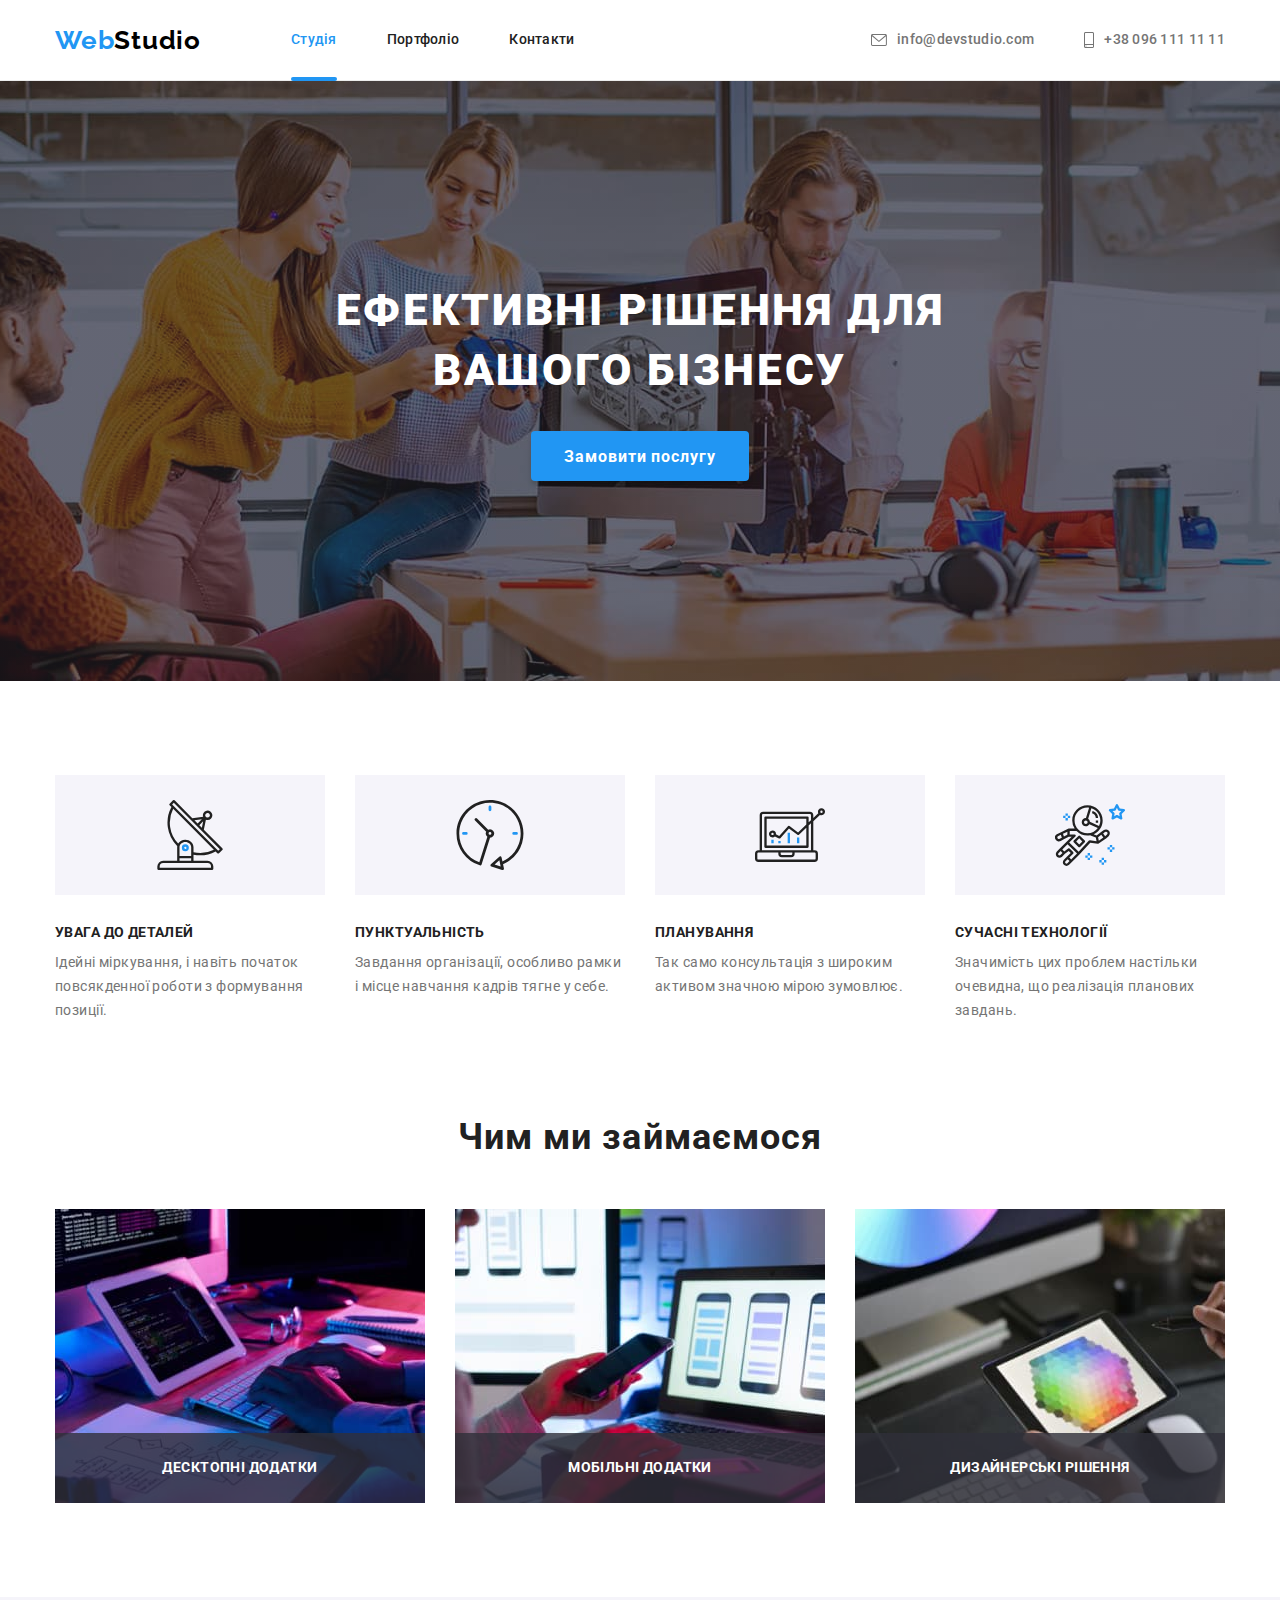
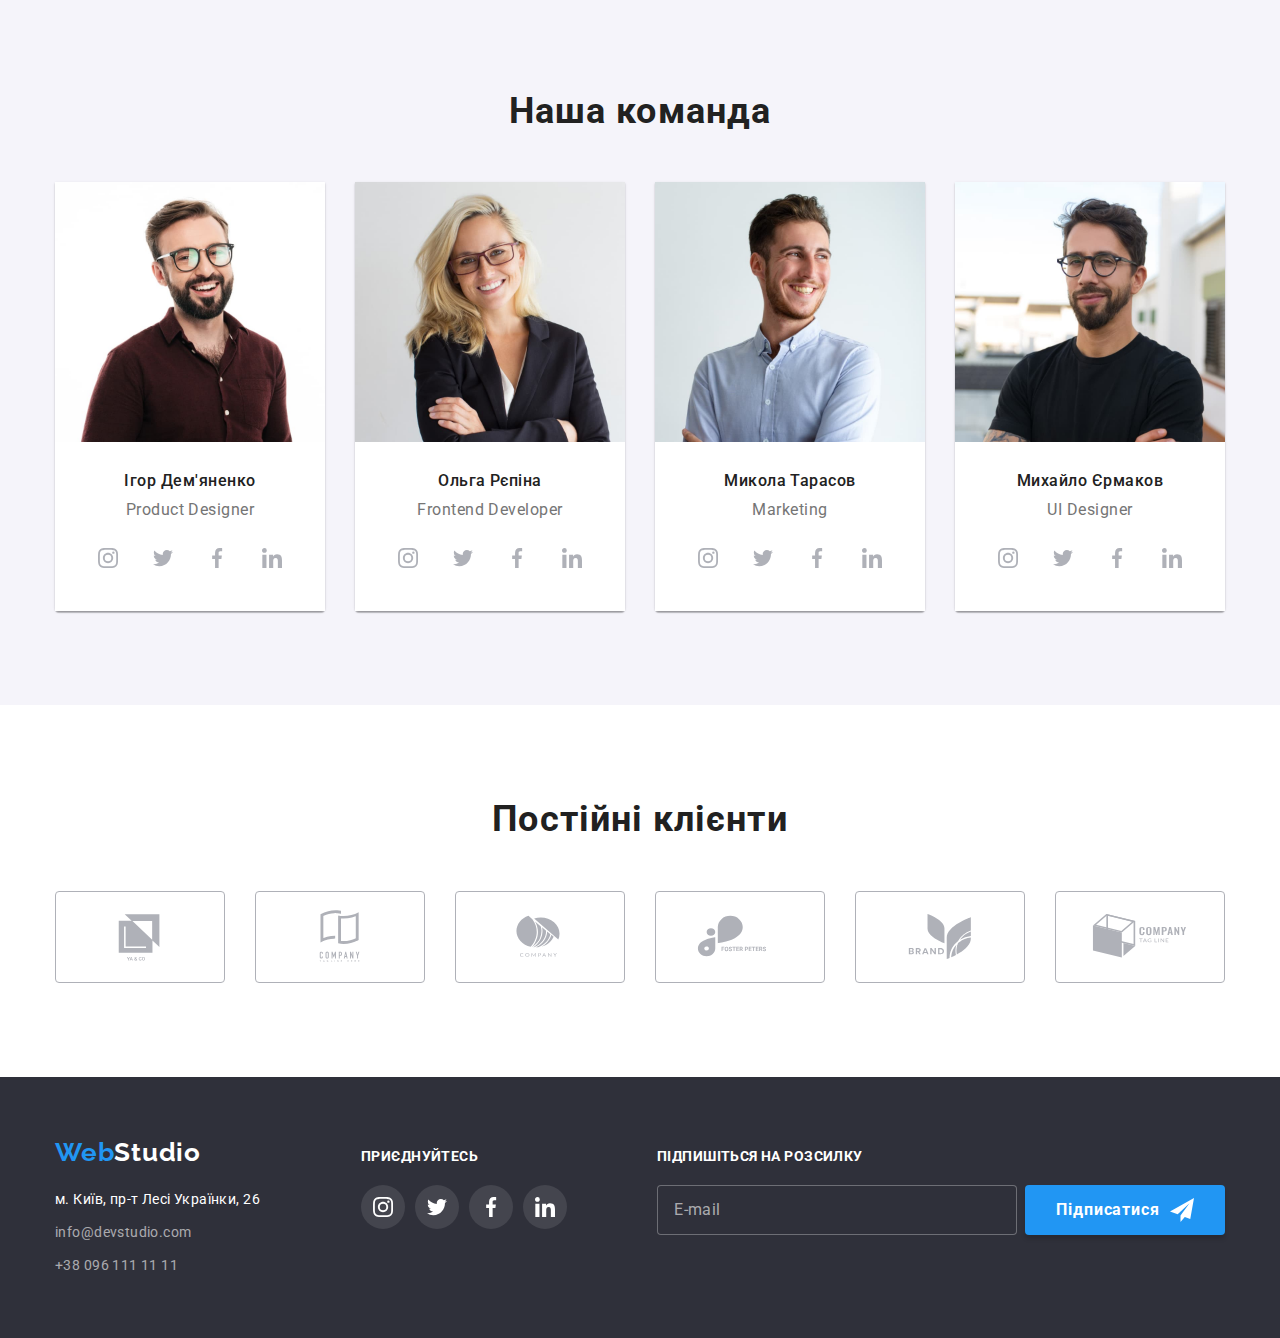
==== index.html @ 919ce1b7 "Initial commit" ====
<!DOCTYPE html>
<html lang="uk">

<head>
  <meta charset="UTF-8">
  <meta http-equiv="X-UA-Compatible" content="IE=edge">
  <meta name="viewport" content="width=device-width, initial-scale=1.0">
  <title>WebStudio</title>
  <link rel="preconnect" href="https://fonts.googleapis.com">
  <link rel="preconnect" href="https://fonts.gstatic.com" crossorigin>
  <link href="https://fonts.googleapis.com/css2?family=Raleway:wght@700&family=Roboto:wght@400;500;700;900&display=swap"
    rel="stylesheet">
  <link rel="stylesheet" href="./css/main.min.css">
</head>

<body>
  <header class="header">
    <div class="header__container container">
      <nav class="header-nav">
        <a href="./index.html" class="logo">
          <span lang="en" class="logo__first-letter">Web</span><span lang="en" class="logo__second-letter">Studio</span>
        </a>
        <ul class="site-nav">
          <li><a href="./index.html" class="site-nav__link site-nav__link--current">Студія</a></li>
          <li><a href="./portfolio.html" class="site-nav__link">Портфоліо</a></li>
          <li><a href="" class="site-nav__link">Контакти</a></li>
        </ul>
      </nav>
      <ul class="header-contacts">
        <li>
          <a class="header-contacts__mail" href="mailto:info@devstudio.com"><svg class="header-contacts__icon-mail"
              width="16" height="12">
              <use href="./images/icons.svg#icon-mail"></use>
            </svg>
            info@devstudio.com</a>
        </li>
        <li>
          <a class="header-contacts__phone" href="tel:+380961111111">
            <svg class="header-contacts__icon-phone" width="10" height="16">
              <use href="./images/icons.svg#icon-smartphone"></use>
            </svg>
            +38 096 111 11 11</a>
        </li>
      </ul>
    </div>
  </header>

  <main>
    <section class="solutions">
      <div class="solutions__container container">
        <h1 class="solutions__title">Ефективні рішення для вашого бізнесу</h1>
        <button type="button" class="button button--solutions" aria-label="Замовити послугу" data-modal-open>
          Замовити послугу
        </button>
      </div>
    </section>

    <section class="features">
      <div class="features__container container">
        <h2 class="hidden">Особливості</h2>
        <ul class="features__list">
          <li>
            <div class="features__background">
              <svg class="features__icon" width="70" height="70">
                <use href="./images/icons.svg#icon-antenna"></use>
              </svg>
            </div>
            <h3 class="features__title">УВАГА ДО ДЕТАЛЕЙ</h3>
            <p class="features__text">
              Ідейні міркування, і навіть початок повсякденної роботи з
              формування позиції.
            </p>
          </li>
          <li>
            <div class="features__background">
              <svg class="features__icon" width="70" height="70">
                <use href="images/icons.svg#icon-clock"></use>
              </svg>
            </div>
            <h3 class="features__title">ПУНКТУАЛЬНІСТЬ</h3>
            <p class="features__text">
              Завдання організації, особливо рамки і місце навчання кадрів
              тягне у себе.
            </p>
          </li>
          <li>
            <div class="features__background">
              <svg class="features__icon" width="70" height="70">
                <use href="./images/icons.svg#icon-diagram"></use>
              </svg>
            </div>
            <h3 class="features__title">ПЛАНУВАННЯ</h3>
            <p class="features__text">
              Так само консультація з широким активом значною мірою зумовлює.
            </p>
          </li>
          <li>
            <div class="features__background">
              <svg class="features__icon" width="70" height="70">
                <use href="./images/icons.svg#icon-astronaut"></use>
              </svg>
            </div>
            <h3 class="features__title">СУЧАСНІ ТЕХНОЛОГІЇ</h3>
            <p class="features__text">
              Значимість цих проблем настільки очевидна, що реалізація
              планових завдань.
            </p>
          </li>
        </ul>
      </div>
    </section>

    <section class="about">
      <div class="about__container container">
        <h2 class="about__title">Чим ми займаємося</h2>
        <ul class="about__itemlist">
          <li class="about__picture">
            <img src="./images/1.jpg" alt="людина займається програмуванням" width="370">
            <p class="about__text">Десктопні додатки</p>
          </li>
          <li class="about__picture">
            <img src="./images/2.jpg" alt="людина вибирає стилі для мобільного додатку" width="370">
            <p class="about__text">Мобільні додатки</p>
          </li>
          <li class="about__picture">
            <img src="./images/3.jpg" alt="дизайнер вибирає колір на палітрі" width="370">
            <p class="about__text">Дизайнерські рішення</p>
          </li>
        </ul>
      </div>
    </section>

    <section class="team">
      <div class="team__container container">
        <h2 class="team__title">Наша команда</h2>
        <ul class="team__members">
          <li class="member-profile">
            <img src="./images/4.jpg" alt="Ігор Дем'яненко" width="270">
            <div class="member-profile__footer">
              <h3 class="member-profile__name">Ігор Дем'яненко</h3>
              <p class="member-profile__position">Product Designer</p>
              <ul class="member-profile__links">
                <li class="member-profile__link-item">
                  <a href="https://instagram.com" class="member-profile__social-link" target="_blank"
                    rel="noopener noreferrer">
                    <svg width="20" height="20" class="member-profile__social-icon">
                      <use href="./images/icons.svg#icon-instagram"></use>
                    </svg>
                  </a>
                </li>
                <li class="member-profile__link-item">
                  <a href="https://twitter.com" class="member-profile__social-link" target="_blank"
                    rel="noopener noreferrer">
                    <svg width="20" height="20" class="member-profile__social-icon">
                      <use href="./images/icons.svg#icon-twitter"></use>
                    </svg>
                  </a>
                </li>
                <li class="member-profile__link-item">
                  <a href="https://facebook.com" class="member-profile__social-link" target="_blank"
                    rel="noopener noreferrer">
                    <svg width="20" height="20" class="member-profile__social-icon">
                      <use href="./images/icons.svg#icon-facebook"></use>
                    </svg>
                  </a>
                </li>
                <li class="member-profile__link-item">
                  <a href="https://linkedin.com" class="member-profile__social-link" target="_blank"
                    rel="noopener noreferrer">
                    <svg width="20" height="20" class="member-profile__social-icon">
                      <use href="./images/icons.svg#icon-linkedin"></use>
                    </svg>
                  </a>
                </li>
              </ul>
            </div>
          </li>
          <li class="member-profile">
            <img src="./images/5.jpg" alt="Ольга Рєпіна" width="270">
            <div class="member-profile__footer">
              <h3 class="member-profile__name">Ольга Рєпіна</h3>
              <p class="member-profile__position">Frontend Developer</p>
              <ul class="member-profile__links">
                <li class="member-profile__link-item">
                  <a href="https://instagram.com" class="member-profile__social-link" target="_blank"
                    rel="noopener noreferrer">
                    <svg width="20" height="20" class="member-profile__social-icon">
                      <use href="./images/icons.svg#icon-instagram"></use>
                    </svg>
                  </a>
                </li>
                <li class="member-profile__link-item">
                  <a href="https://twitter.com" class="member-profile__social-link" target="_blank"
                    rel="noopener noreferrer">
                    <svg width="20" height="20" class="member-profile__social-icon">
                      <use href="./images/icons.svg#icon-twitter"></use>
                    </svg>
                  </a>
                </li>
                <li class="member-profile__link-item">
                  <a href="https://facebook.com" class="member-profile__social-link" target="_blank"
                    rel="noopener noreferrer">
                    <svg width="20" height="20" class="member-profile__social-icon">
                      <use href="./images/icons.svg#icon-facebook"></use>
                    </svg>
                  </a>
                </li>
                <li class="member-profile__link-item">
                  <a href="https://linkedin.com" class="member-profile__social-link" target="_blank"
                    rel="noopener noreferrer">
                    <svg width="20" height="20" class="member-profile__social-icon">
                      <use href="./images/icons.svg#icon-linkedin"></use>
                    </svg>
                  </a>
                </li>
              </ul>
            </div>
          </li>
          <li class="member-profile">
            <img src="./images/6.jpg" alt="Микола Тарасов" width="270">
            <div class="member-profile__footer">
              <h3 class="member-profile__name">Микола Тарасов</h3>
              <p class="member-profile__position">Marketing</p>
              <ul class="member-profile__links">
                <li class="member-profile__link-item">
                  <a href="https://instagram.com" class="member-profile__social-link" target="_blank"
                    rel="noopener noreferrer">
                    <svg width="20" height="20" class="member-profile__social-icon">
                      <use href="./images/icons.svg#icon-instagram"></use>
                    </svg>
                  </a>
                </li>
                <li class="member-profile__link-item">
                  <a href="https://twitter.com" class="member-profile__social-link" target="_blank"
                    rel="noopener noreferrer">
                    <svg width="20" height="20" class="member-profile__social-icon">
                      <use href="./images/icons.svg#icon-twitter"></use>
                    </svg>
                  </a>
                </li>
                <li class="member-profile__link-item">
                  <a href="https://facebook.com" class="member-profile__social-link" target="_blank"
                    rel="noopener noreferrer">
                    <svg width="20" height="20" class="member-profile__social-icon">
                      <use href="./images/icons.svg#icon-facebook"></use>
                    </svg>
                  </a>
                </li>
                <li class="member-profile__link-item">
                  <a href="https://linkedin.com" class="member-profile__social-link" target="_blank"
                    rel="noopener noreferrer">
                    <svg width="20" height="20" class="member-profile__social-icon">
                      <use href="./images/icons.svg#icon-linkedin"></use>
                    </svg>
                  </a>
                </li>
              </ul>
            </div>
          </li>
          <li class="member-profile">
            <img src="./images/7.jpg" alt="Михайло Єрмаков" width="270">
            <div class="member-profile__footer">
              <h3 class="member-profile__name">Михайло Єрмаков</h3>
              <p class="member-profile__position">UI Designer</p>
              <ul class="member-profile__links">
                <li class="member-profile__link-item">
                  <a href="https://instagram.com" class="member-profile__social-link" target="_blank"
                    rel="noopener noreferrer">
                    <svg width="20" height="20" class="member-profile__social-icon">
                      <use href="./images/icons.svg#icon-instagram"></use>
                    </svg>
                  </a>
                </li>
                <li class="member-profile__link-item">
                  <a href="https://twitter.com" class="member-profile__social-link" target="_blank"
                    rel="noopener noreferrer">
                    <svg width="20" height="20" class="member-profile__social-icon">
                      <use href="./images/icons.svg#icon-twitter"></use>
                    </svg>
                  </a>
                </li>
                <li class="member-profile__link-item">
                  <a href="https://facebook.com" class="member-profile__social-link" target="_blank"
                    rel="noopener noreferrer">
                    <svg width="20" height="20" class="member-profile__social-icon">
                      <use href="./images/icons.svg#icon-facebook"></use>
                    </svg>
                  </a>
                </li>
                <li class="member-profile__link-item">
                  <a href="https://linkedin.com" class="member-profile__social-link" target="_blank"
                    rel="noopener noreferrer">
                    <svg width="20" height="20" class="member-profile__social-icon">
                      <use href="./images/icons.svg#icon-linkedin"></use>
                    </svg>
                  </a>
                </li>
              </ul>
            </div>
          </li>
        </ul>
      </div>
    </section>
    <section class="clients">
      <div class="clients__container container">
        <h2 class="clients__title">Постійні клієнти</h2>
        <ul class="company-list">
          <li class="company-list__item">
            <a class="company-list__link" href="">
              <svg class="company-list__logo" width="106" height="60">
                <use href="./images/icons.svg#icon-Logo"></use>
              </svg>
            </a>
          </li>
          <li class="company-list__item">
            <a class="company-list__link" href="">
              <svg class="company-list__logo" width="106" height="60">
                <use href="./images/icons.svg#icon-Logo-1"></use>
              </svg>
            </a>
          </li>
          <li class="company-list__item">
            <a class="company-list__link" href="">
              <svg class="company-list__logo" width="106" height="60">
                <use href="./images/icons.svg#icon-Logo-2"></use>
              </svg>
            </a>
          </li>
          <li class="company-list__item">
            <a class="company-list__link" href="">
              <svg class="company-list__logo" width="106" height="60">
                <use href="./images/icons.svg#icon-Logo-3"></use>
              </svg>
            </a>
          </li>
          <li class="company-list__item">
            <a class="company-list__link" href="">
              <svg class="company-list__logo" width="106" height="60">
                <use href="./images/icons.svg#icon-Logo-4"></use>
              </svg>
            </a>
          </li>
          <li class="company-list__item">
            <a class="company-list__link" href="">
              <svg class="company-list__logo" width="106" height="60">
                <use href="./images/icons.svg#icon-Logo-5"></use>
              </svg>
            </a>
          </li>
        </ul>
      </div>
    </section>
  </main>
  <footer class="footer">
    <div class="footer__container container">
      <div class="adress">
        <a href="./index.html" class="logo logo--footer">
          <span lang="en" class="logo__first-letter">Web</span><span lang="en"
            class="logo__second-letter--footer">Studio</span>
        </a>
        <address class="adress__container">
          <a href="https://goo.gl/maps/vysby4eH8hZGUarZA" target="_blank" rel="noopener noreferrer"
            class="adress__companyLocation">м. Київ, пр-т Лесі Українки, 26</a>
          <ul class="adress__contacts">
            <li>
              <a class="adress__mail" href="mailto:info@devstudio.com">info@devstudio.com</a>
            </li>
            <li>
              <a class="adress__tel" href="tel:+380961111111">+38 096 111 11 11</a>
            </li>
          </ul>
        </address>
      </div>
      <div class="footer-links">
        <p class="footer-links__title">приєднуйтесь</p>
        <ul class="footer-links__container">
          <li class="footer-links__item">
            <a href="https://instagram.com" class="footer-links__social-link" target="_blank" rel="noopener noreferrer">
              <svg width="20" height="20" class="footer-links__social-icon">
                <use href="./images/icons.svg#icon-instagram"></use>
              </svg>
            </a>
          </li>
          <li class="footer-links__item">
            <a href="https://twitter.com" class="footer-links__social-link" target="_blank" rel="noopener noreferrer">
              <svg width="20" height="20" class="footer-links__social-icon">
                <use href="./images/icons.svg#icon-twitter"></use>
              </svg>
            </a>
          </li>
          <li class="footer-links__item">
            <a href="https://facebook.com" class="footer-links__social-link" target="_blank" rel="noopener noreferrer">
              <svg width="20" height="20" class="footer-links__social-icon">
                <use href="./images/icons.svg#icon-facebook"></use>
              </svg>
            </a>
          </li>
          <li class="footer-links__item">
            <a href="https://linkedin.com" class="footer-links__social-link" target="_blank" rel="noopener noreferrer">
              <svg width="20" height="20" class="footer-links__social-icon">
                <use href="./images/icons.svg#icon-linkedin"></use>
              </svg>
            </a>
          </li>
        </ul>
      </div>
      <div>
        <form name="submit" autocomplete="off" class="footer-form">
          <p class="footer-form__label">Підпишіться на розсилку</p>
          <input type="email" name="email" placeholder="E-mail" class="footer-form__input">
          <button type="submit" class="button button--footer">
            Підписатися
            <svg width="24" height="24" class="submit-icon">
              <use href="./images/icons.svg#icon-submit"></use>
            </svg>
          </button>
        </form>
      </div>
    </div>
  </footer>
  <div class="backdrop is-hidden" data-modal>
    <div class="modal">
      <p class="modal__title">Залиште свої дані,ми вам передзвонимо</p>
      <button data-modal-close class="modal__button">
        <svg width="11" height="11" class="modal__icon">
          <use href="./images/icons.svg#icon-close"></use>
        </svg>
      </button>
      <form class="form" autocomplete="off">
        <label class="form__field">
          <input type="text" class="form__input" name="name">
          <span class="form__label">Ім’я</span>
          <svg width="18" height="18" class="form__icon">
            <use href="./images/icons.svg#icon-form-person"></use>
          </svg>
        </label>
        <label class="form__field">
          <input type="tel" class="form__input" name="tel">
          <span class="form__label">Телефон</span>
          <svg width="18" height="18" class="form__icon">
            <use href="./images/icons.svg#icon-form-phone"></use>
          </svg>
        </label>
        <label class="form__field">
          <input type="email" class="form__input" name="email">
          <span class="form__label">Пошта</span>
          <svg width="18" height="18" class="form__icon">
            <use href="./images/icons.svg#icon-form-email"></use>
          </svg>
        </label>
        <label class="form__field">
          <textarea name="feedback" cols="1" rows="4" class="form__textarea" placeholder="Введіть текст"></textarea>
          <span class="form__label">Коментар</span>
        </label>
        <label class="checkbox">
          <input type="checkbox" class="hidden" name="checkbox">
          <span class="checkbox__label">Погоджуюся з розсилкою та приймаю
            <a href="./" class="checkbox__policy">Умови договору</a>
          </span>
          <svg width="16px" height="15px" class="checkbox__icon">
            <use href="./images/icons.svg#icon-checked"></use>
          </svg>
        </label>
        <button type="submit" class="button button--modal">Відправити</button>
      </form>
    </div>
  </div>
  <script src="./js/modal.js"></script>
</body>

</html>
---- css/main.min.css ----
/*! modern-normalize v1.1.0 | MIT License | https://github.com/sindresorhus/modern-normalize */*,::before,::after{box-sizing:border-box}html{line-height:1.15;-webkit-text-size-adjust:100%;-moz-tab-size:4;-o-tab-size:4;tab-size:4}body{margin:0;font-family:system-ui,-apple-system,"Segoe UI",Roboto,Helvetica,Arial,sans-serif,"Apple Color Emoji","Segoe UI Emoji"}hr{height:0;color:inherit}abbr[title]{-webkit-text-decoration:underline dotted;text-decoration:underline dotted}b,strong{font-weight:bolder}code,kbd,samp,pre{font-family:ui-monospace,SFMono-Regular,Consolas,"Liberation Mono",Menlo,monospace;font-size:1em}small{font-size:80%}sub,sup{font-size:75%;line-height:0;position:relative;vertical-align:baseline}sub{bottom:-0.25em}sup{top:-0.5em}table{text-indent:0;border-color:inherit}button,input,optgroup,select,textarea{font-family:inherit;font-size:100%;line-height:1.15;margin:0}button,select{text-transform:none}button,[type=button],[type=reset],[type=submit]{-webkit-appearance:button}::-moz-focus-inner{border-style:none;padding:0}:-moz-focusring{outline:1px dotted ButtonText}:-moz-ui-invalid{box-shadow:none}legend{padding:0}progress{vertical-align:baseline}::-webkit-inner-spin-button,::-webkit-outer-spin-button{height:auto}[type=search]{-webkit-appearance:textfield;outline-offset:-2px}::-webkit-search-decoration{-webkit-appearance:none}::-webkit-file-upload-button{-webkit-appearance:button;font:inherit}summary{display:list-item}body,h1,h2,h3,h4,p,li{margin:0;padding:0}ul{list-style:none;margin:0;padding:0}img{display:block}a{text-decoration:none;font-style:normal}body{font-family:"Roboto",Arial,Helvetica,sans-serif;background-color:#fff;color:#757575}.hidden{position:absolute;white-space:nowrap;width:1px;height:1px;overflow:hidden;border:0;padding:0;clip:rect(0 0 0 0);-webkit-clip-path:inset(50%);clip-path:inset(50%);margin:-1px}.container{width:1200px;margin-left:auto;margin-right:auto;padding:0px 15px}.logo{display:block;margin-right:90px;font-family:Raleway;font-size:26px;font-weight:700;line-height:1.19;letter-spacing:.03em}.logo__first-letter{color:#2196f3}.logo__second-letter{color:#000}.logo__second-letter--footer{color:#fff}.logo--footer{margin-bottom:20px}.button{min-width:200px;height:50px;padding:10px;background-color:#2196f3;color:#fff;font-family:inherit;font-weight:700;font-size:16px;line-height:1.87;letter-spacing:.06em;border:1px solid rgba(0,0,0,0);border-radius:4px;box-shadow:0px 4px 4px rgba(0,0,0,.15);cursor:pointer;transition:background-color 250ms cubic-bezier(0.4, 0, 0.2, 1)}.button:hover,.button:focus{background-color:#188ce8}.button--solutions{padding:10px 32px}.button--footer{display:flex;align-items:center;justify-content:center;gap:10px}.modal__button{position:absolute;display:flex;align-items:center;justify-content:center;right:8px;top:8px;width:30px;height:30px;padding:0;background-color:#fff;border:1px solid rgba(0,0,0,.1);border-radius:50%;cursor:pointer}.button--modal{display:block;margin-left:auto;margin-right:auto}.hero-filters__button{padding:6px 22px;color:#212121;background-color:#f5f4fa;font-weight:500;font-size:16px;line-height:1.63;letter-spacing:.03em;border:1px solid rgba(0,0,0,0);border-radius:4px;cursor:pointer;transition:background-color 250ms cubic-bezier(0.4, 0, 0.2, 1),color 250ms cubic-bezier(0.4, 0, 0.2, 1),box-shadow 250ms cubic-bezier(0.4, 0, 0.2, 1)}.hero-filters__button:hover,.hero-filters__button:focus{background-color:#2196f3;color:#fff;box-shadow:0px 3px 1px rgba(0,0,0,.1),0px 1px 2px rgba(0,0,0,.08),0px 2px 2px rgba(0,0,0,.12)}.header__container,.header-nav{display:flex;justify-content:space-between;align-items:center}.header{border-bottom:1px solid #ececec}.site-nav{display:flex;gap:50px}.site-nav__link{display:block;color:#212121;font-size:14px;line-height:1.14;font-weight:500;letter-spacing:.02em;transition:color 250ms cubic-bezier(0.4, 0, 0.2, 1);padding:32px 0px}.site-nav__link:hover,.site-nav__link:focus{color:#2196f3}.header-contacts{display:flex;gap:50px}.header-contacts__mail,.header-contacts__phone{display:flex;align-items:center;padding:32px 0px;color:#757575;font-style:normal;font-size:14px;line-height:1.14;font-weight:500;letter-spacing:.02em;transition:color 250ms cubic-bezier(0.4, 0, 0.2, 1)}.header-contacts__mail:hover,.header-contacts__mail:focus,.header-contacts__phone:hover,.header-contacts__phone:focus{color:#2196f3}.header-contacts__icon-mail,.header-contacts__icon-phone{fill:#757575;margin-right:10px;transition:fill 250ms cubic-bezier(0.4, 0, 0.2, 1)}.header-contacts__mail:hover .header-contacts__icon-mail,.header-contacts__phone:hover .header-contacts__icon-phone{fill:#2196f3}.site-nav__link--current{color:#2196f3;position:relative}.site-nav__link--current::after{content:"";position:absolute;left:0;bottom:-1px;background-color:#2196f3;width:100%;height:4px;border-radius:2px}.solutions{height:600px;max-width:1600px;padding:200px 0px;background-color:#c4c4c4;background-image:linear-gradient(to bottom, rgba(47, 48, 58, 0.4), rgba(47, 48, 58, 0.4)),url(../images/background.jpg);background-position:center;background-repeat:no-repeat;background-size:cover;margin-right:auto;margin-left:auto}.solutions__container{display:flex;flex-direction:column;align-items:center}.solutions__title{color:#fff;font-weight:900;font-size:44px;line-height:1.36;text-align:center;letter-spacing:.06em;text-transform:uppercase;max-width:700px;margin-bottom:30px}.features{padding:94px 0px}.features__list{display:flex;gap:30px}.features__background{width:270px;height:120px;display:flex;align-items:center;justify-content:center;margin-bottom:30px;background-color:#f5f4fa}.features__title{color:#212121;font-weight:700;font-size:14px;line-height:1.14;letter-spacing:.03em;text-transform:uppercase;margin-bottom:10px}.features__text{font-weight:400;font-size:14px;line-height:1.71;letter-spacing:.03em}.about{padding-bottom:94px}.about__title{color:#212121;font-weight:700;font-size:36px;line-height:1.16;letter-spacing:.03em;text-align:center;margin-bottom:50px}.about__itemlist{display:flex;gap:30px}.about__picture{position:relative}.about__text{position:absolute;display:flex;position:absolute;align-items:center;justify-content:center;left:0;bottom:0;color:#fff;font-weight:700;font-size:14px;line-height:1.14;text-align:center;letter-spacing:.03em;text-transform:uppercase;width:100%;height:70px;background:rgba(47,48,58,.8)}.team{padding:94px 0px;background-color:#f5f4fa}.team__title{color:#212121;font-weight:700;font-size:36px;line-height:1.16;letter-spacing:.03em;text-align:center;margin-bottom:50px}.team__members{display:flex;gap:30px}.member-profile{box-shadow:0px 1px 3px rgba(0,0,0,.12),0px 1px 1px rgba(0,0,0,.14),0px 2px 1px rgba(0,0,0,.2);border-radius:0px 0px 4px 4px}.member-profile__footer{max-width:270px;padding:30px;background-color:#fff;text-align:center;border-right:solid 1px rgba(0,0,0,0);border-bottom:solid 1px rgba(0,0,0,0);border-left:solid 1px rgba(0,0,0,0)}.member-profile__links{display:flex;justify-content:space-between}.member-profile__name{color:#212121;font-weight:500;font-size:16px;line-height:1.18;letter-spacing:.03em;margin-bottom:10px}.member-profile__position{font-weight:400;font-size:16px;line-height:1.18;letter-spacing:.03em;margin-bottom:16px}.member-profile__link-item{width:44px;height:44px}.member-profile__social-link{width:100%;height:100%;display:flex;align-items:center;justify-content:center;border-radius:50%;transition:background-color 250ms cubic-bezier(0.4, 0, 0.2, 1)}.member-profile__social-link:hover,.member-profile__social-link:focus{background-color:#2196f3}.member-profile__social-icon{fill:#afb1b8;transition:fill 250ms cubic-bezier(0.4, 0, 0.2, 1)}.member-profile__social-link:hover .member-profile__social-icon,.member-profile__social-link:focus .member-profile__social-icon{fill:#fff}.clients{padding:94px 0px}.clients__title{color:#212121;font-weight:700;font-size:36px;line-height:1.16;letter-spacing:.03em;text-align:center;margin-bottom:50px}.company-list{display:flex;gap:30px}.company-list__item{width:170px;height:92px;border-radius:4px}.company-list__link{height:100%;width:100%;display:flex;justify-content:center;align-items:center;border:1px solid #afb1b8;border-radius:4px;transition:border 250ms cubic-bezier(0.4, 0, 0.2, 1)}.company-list__link:hover,.company-list__linkfocus{border:1px solid #2196f3}.company-list__logo{fill:#afb1b8;transition:fill 250ms cubic-bezier(0.4, 0, 0.2, 1)}.company-list__link:hover .company-list__logo,.company-list__link:focus .company-list__logo{fill:#2196f3}.company-list__link:hover .company-list__item,.company-list__link:focus .company-list__item{border:1px solid #2196f3}.footer{padding:60px 0px;background-color:#2f303a}.footer__container{display:flex;align-items:baseline}.adress{display:inline-flex;flex-direction:column;margin-right:70px}.adress__companyLocation{display:block;font-style:normal;color:#fff;font-size:14px;line-height:1.71;font-weight:400;letter-spacing:.03em;margin-bottom:9px}.adress__mail,.adress__tel{display:block;color:rgba(255,255,255,.6);font-size:14px;line-height:1.71;font-weight:400;letter-spacing:.03em;transition:color 250ms cubic-bezier(0.4, 0, 0.2, 1)}.adress__mail:hover,.adress__mailfocus,.adress__tel:hover,.adress__telfocus{color:#fff}.adress__mail{margin-bottom:9px}.footer-links{margin-right:90px}.footer-links__title,.footer-form__label{font-weight:700;font-size:14px;line-height:1.14;letter-spacing:.03em;text-transform:uppercase;color:#fff;margin-bottom:20px}.footer-links__container{display:flex;gap:10px}.footer-links__item{width:44px;height:44px;display:flex;justify-content:center;align-items:center}.footer-links__social-link{width:100%;height:100%;border-radius:50%;display:flex;justify-content:center;align-items:center;background-color:rgba(255,255,255,.1);transition:background-color 250ms cubic-bezier(0.4, 0, 0.2, 1)}.footer-links__social-icon{fill:#fff}.footer-links__social-link:hover,.footer-links__social-link:focus{background-color:#2196f3}.footer-form{display:flex;flex-wrap:wrap;justify-content:space-between}.footer-form__label{display:inline-block;width:100%;font-weight:700;font-size:14px;line-height:1.14;letter-spacing:.03em;text-transform:uppercase;color:#fff;margin-bottom:20px}.footer-form__input{width:360px;height:50px;padding:15px 16px;background-color:#2f303a;border:1px solid rgba(255,255,255,.3);border-radius:4px;color:#fff;transition:border 250ms cubic-bezier(0.4, 0, 0.2, 1)}.footer-form__input::-moz-placeholder{font-weight:400;font-size:16px;line-height:1.25;letter-spacing:.03em;color:rgba(255,255,255,.6)}.footer-form__input:-ms-input-placeholder{font-weight:400;font-size:16px;line-height:1.25;letter-spacing:.03em;color:rgba(255,255,255,.6)}.footer-form__input::placeholder{font-weight:400;font-size:16px;line-height:1.25;letter-spacing:.03em;color:rgba(255,255,255,.6)}.footer-form__input:focus{outline:1px solid rgba(0,0,0,0);border:1px solid #fff}.submit-icon{fill:#fff}.backdrop{position:fixed;top:0;left:0;width:100%;height:100%;background:rgba(0,0,0,.2);opacity:1;visibility:visible;transition:opacity 250ms cubic-bezier(0.4, 0, 0.2, 1),visibility 250ms cubic-bezier(0.4, 0, 0.2, 1)}.backdrop.is-hidden{opacity:0;visibility:hidden;pointer-events:none}.modal{position:absolute;top:50%;left:50%;padding:40px;opacity:1;transform:translate(-50%, -50%);width:530px;height:580px;background-color:#fff;box-shadow:0px 1px 3px rgba(0,0,0,.12),0px 1px 1px rgba(0,0,0,.14),0px 2px 1px rgba(0,0,0,.2);border-radius:4px}.modal__title{margin-bottom:12px;font-weight:700;font-size:20px;line-height:1.15;text-align:center;letter-spacing:.03em;color:#212121}.form__field{display:inline-flex;position:relative;flex-direction:column-reverse;width:100%}.form__input{width:100%;height:40px;padding:12px 12px 12px 42px;margin-bottom:10px;border:1px solid rgba(33,33,33,.2);border-radius:4px;transition:border 250ms cubic-bezier(0.4, 0, 0.2, 1)}.form__input:focus{outline:1px solid rgba(0,0,0,0);border:1px solid #2196f3}.form__label{margin-bottom:4px;font-weight:400;font-size:12px;line-height:1.16;letter-spacing:.01em}.form__icon{position:absolute;top:29px;left:12px;transition:fill 250ms cubic-bezier(0.4, 0, 0.2, 1)}.form__field:focus-within .form__icon{fill:#2196f3}.form__textarea{resize:none;height:120px;padding:12px 16px;margin-bottom:20px;border:1px solid rgba(33,33,33,.2);border-radius:4px;transition:border 250ms cubic-bezier(0.4, 0, 0.2, 1)}.form__textarea:focus{outline:1px solid rgba(0,0,0,0);border:1px solid #2196f3}.form__textarea::-moz-placeholder{padding-top:2px;font-weight:400;font-size:12px;line-height:1.16;letter-spacing:.01em;color:rgba(117,117,117,.5)}.form__textarea:-ms-input-placeholder{padding-top:2px;font-weight:400;font-size:12px;line-height:1.16;letter-spacing:.01em;color:rgba(117,117,117,.5)}.form__textarea::placeholder{padding-top:2px;font-weight:400;font-size:12px;line-height:1.16;letter-spacing:.01em;color:rgba(117,117,117,.5)}.checkbox__label{font-weight:400;font-size:14px;line-height:1.71;letter-spacing:.03em}.checkbox__policy{text-decoration:underline;color:#2196f3}.checkbox__icon{fill:#fff;border:2px solid #2a2a2a;border-radius:4px;transition:background-color 250ms cubic-bezier(0.4, 0, 0.2, 1),border 250ms cubic-bezier(0.4, 0, 0.2, 1)}.checkbox{display:flex;flex-direction:row-reverse;align-items:center;justify-content:center;flex-wrap:wrap;gap:7px;margin-bottom:30px}.hidden:checked~.checkbox__icon{fill:#fff;background-color:#2196f3;background-origin:border-box;border:2px solid #2196f3}.hero{padding:94px 0px}.filters{display:flex;justify-content:center;gap:8px;margin-bottom:50px}.projects{display:flex;flex-wrap:wrap;gap:30px}.projects__card{width:370px}.thumb{position:relative;overflow:hidden}.thumb__footer{padding:20px 24px;border-right:1px solid #ececec;border-bottom:1px solid #ececec;border-left:1px solid #ececec}.thumb__lable{color:#212121;font-weight:700;font-size:18px;line-height:2;letter-spacing:.06em;margin-bottom:4px}.thumb__title{color:#757575;font-weight:400;font-size:16px;line-height:1.88;letter-spacing:.03em}.projects__overlay{display:block;position:absolute;left:0;top:100%;width:100%;height:100%;padding:63px 24px;font-weight:400;font-size:18px;line-height:1.56;letter-spacing:.03em;color:#fff;text-align:left;background:rgba(33,150,243,.9);transition:transform 250ms cubic-bezier(0.4, 0, 0.2, 1)}.projecs__link:hover .projects__overlay,.projecs__link:focus .projects__overlay{transform:translateY(-100%)}.projecs__link{display:block;transition:box-shadow 250ms cubic-bezier(0.4, 0, 0.2, 1);overflow:hidden}.projecs__link:hover,.projecs__link:focus{box-shadow:0px 1px 1px rgba(0,0,0,.12),0px 4px 4px rgba(0,0,0,.06),1px 4px 6px rgba(0,0,0,.16)}/*# sourceMappingURL=main.min.css.map */
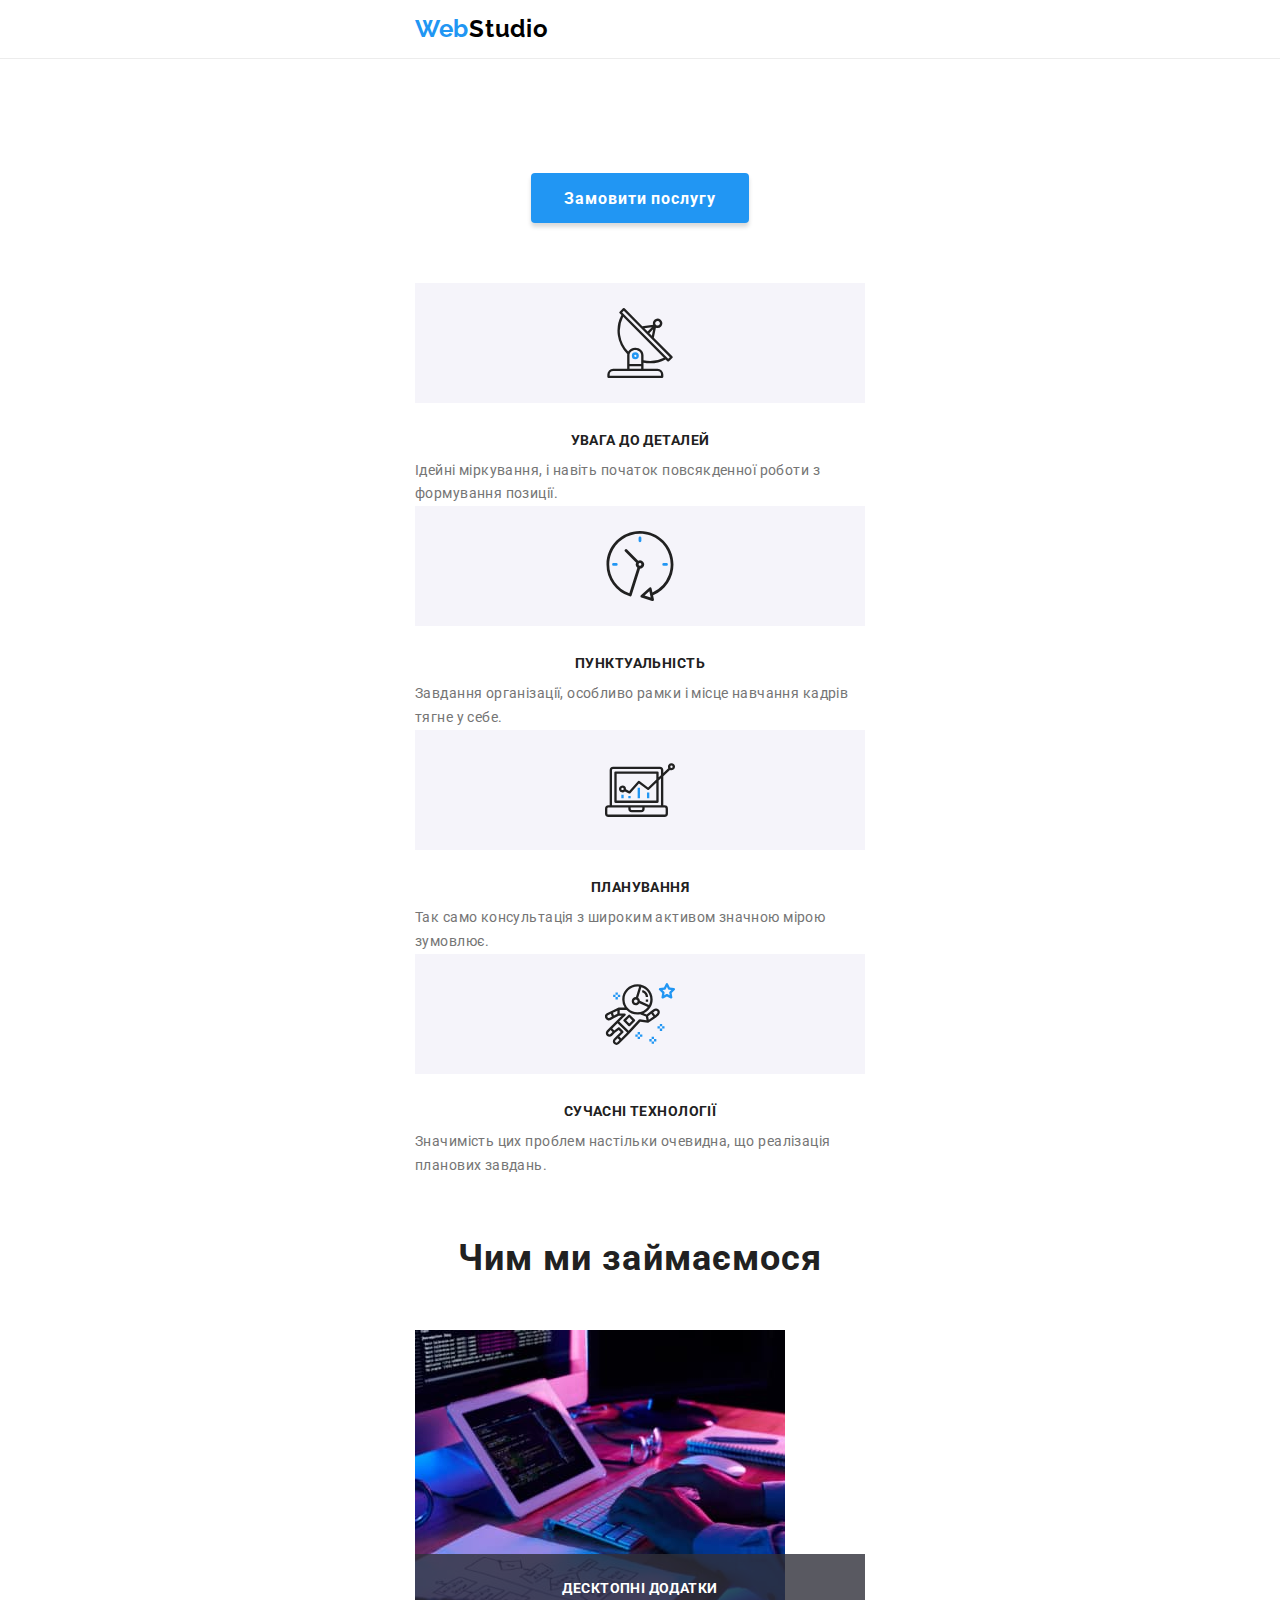
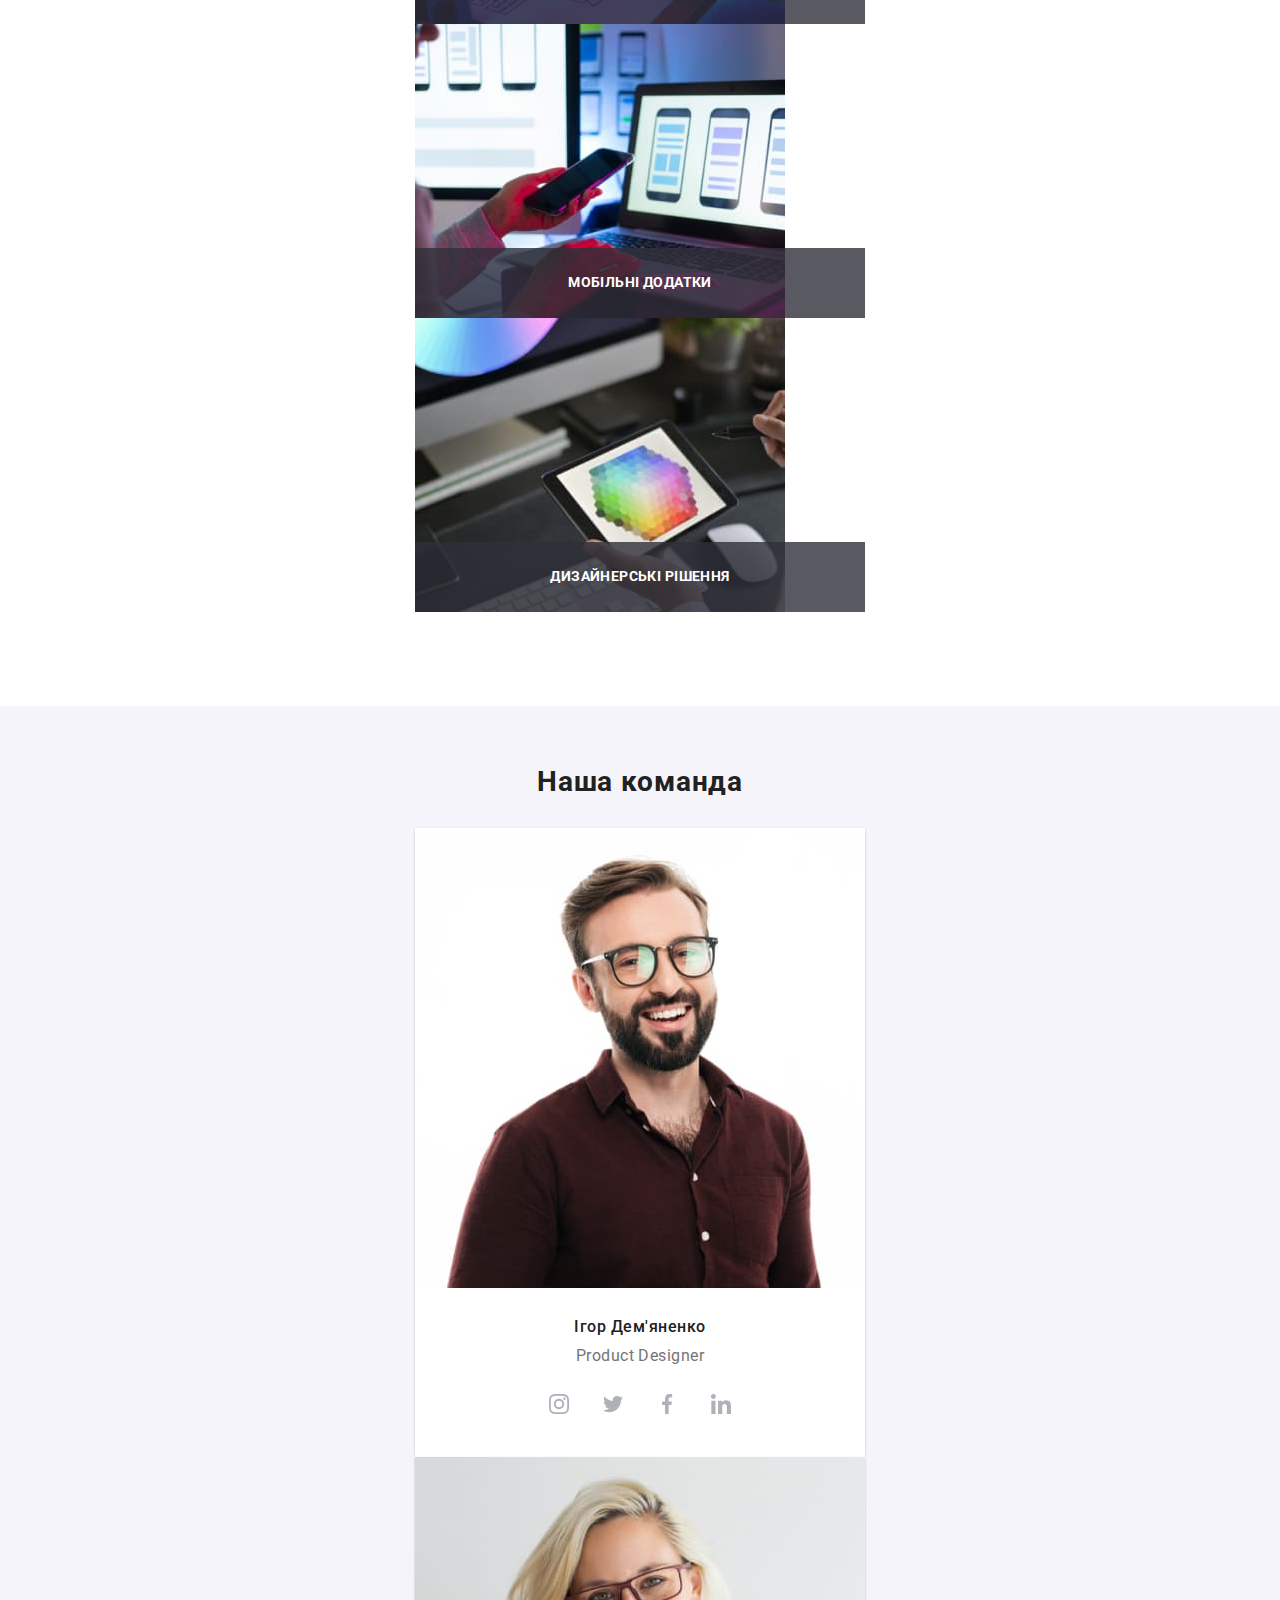
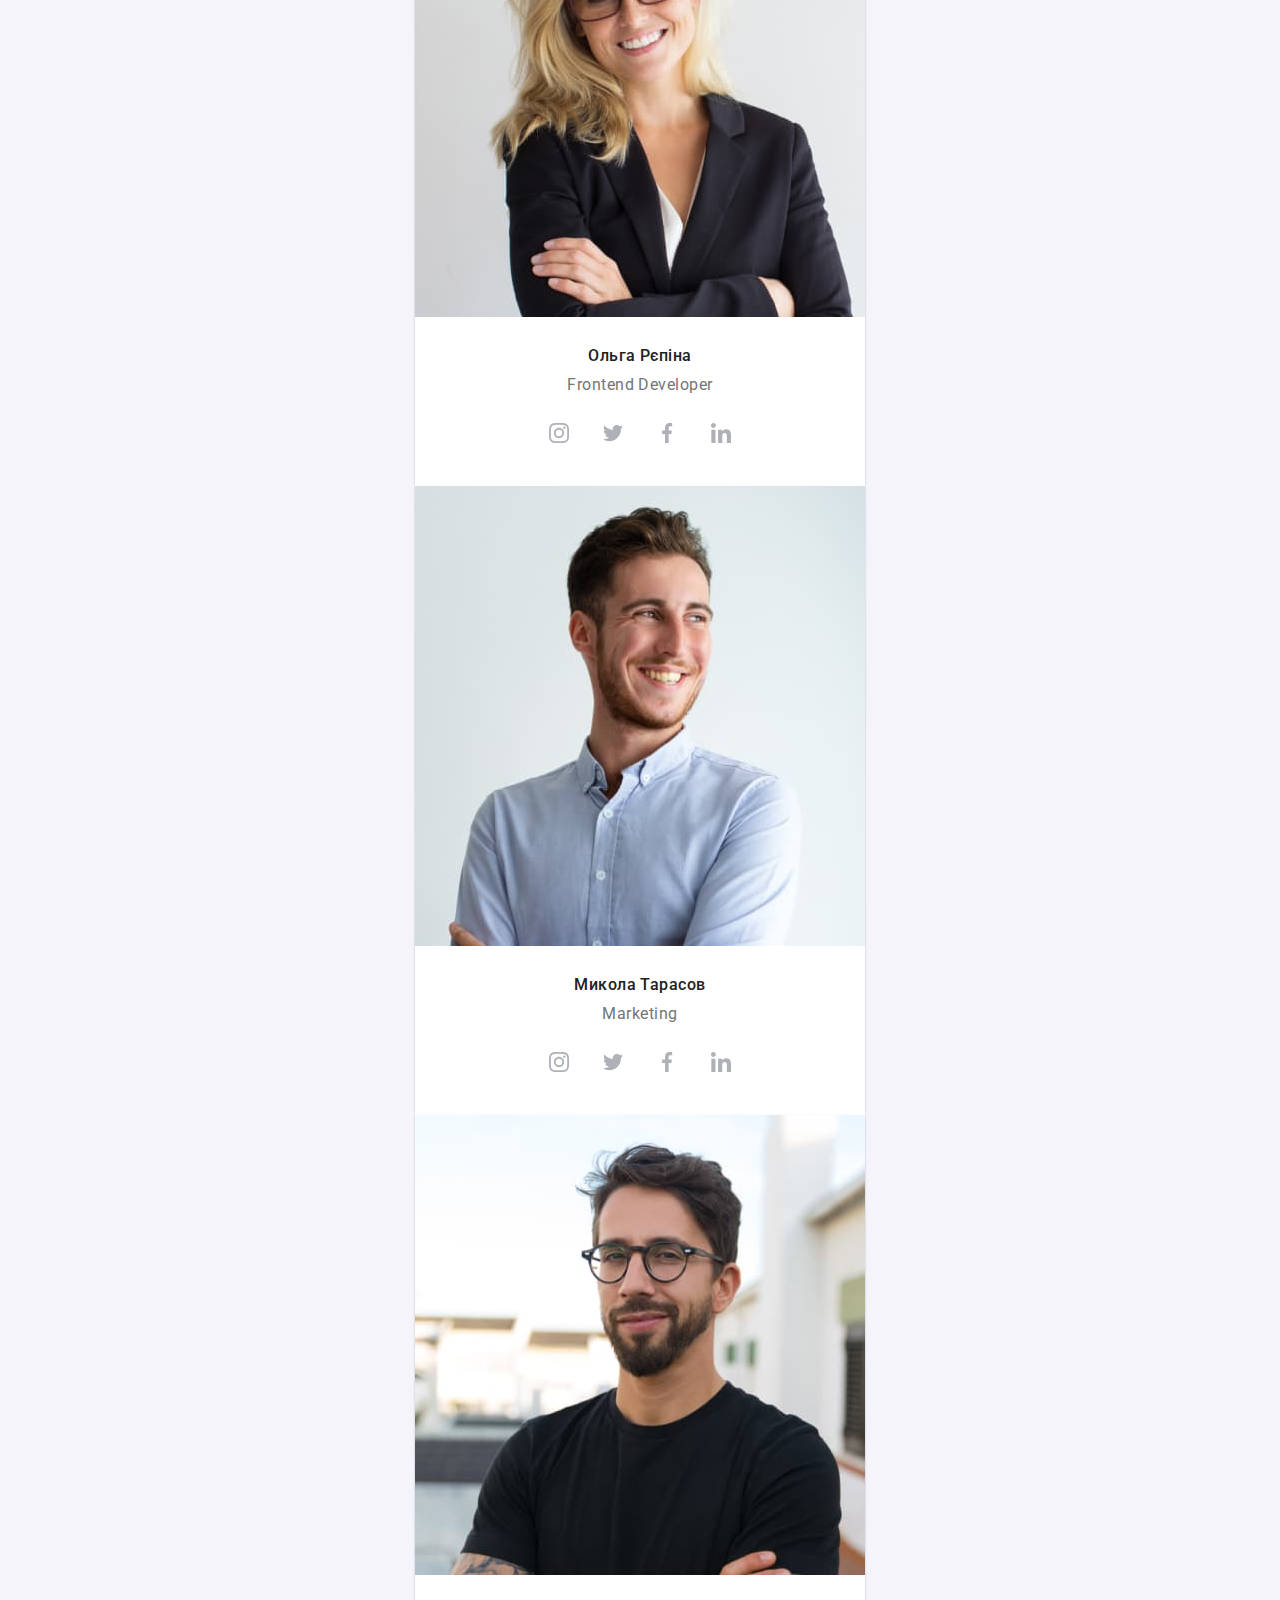
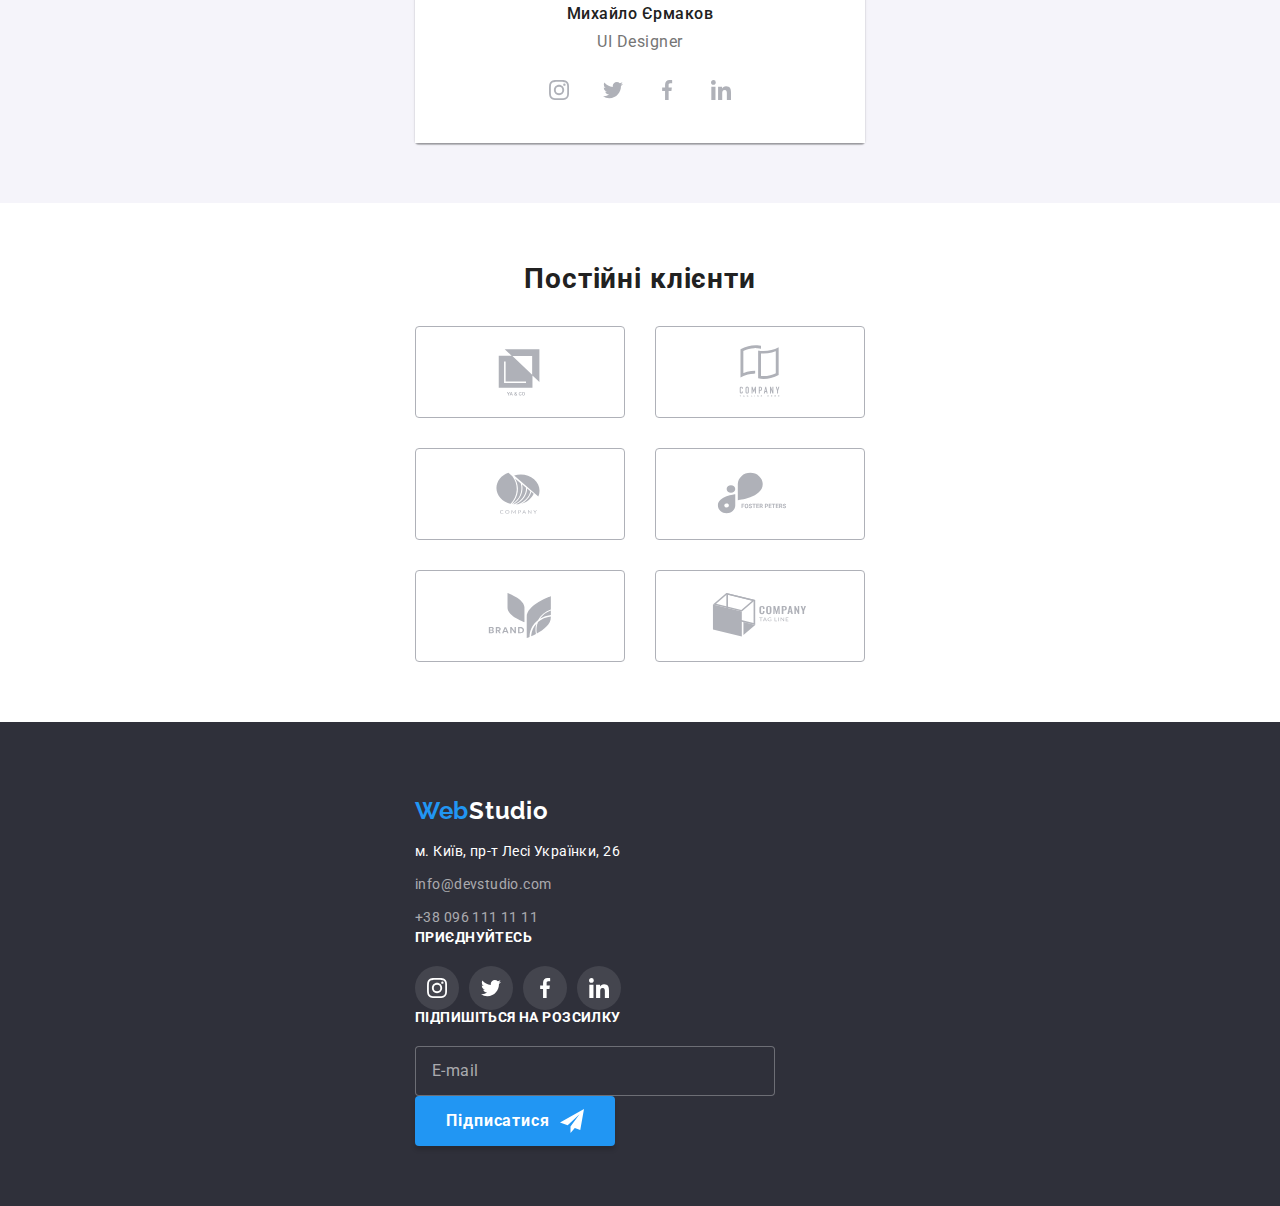
==== commit 2c0d0fce: "start" ====
--- a/index.html
+++ b/index.html
@@ -16,32 +16,35 @@
 <body>
   <header class="header">
     <div class="header__container container">
-      <nav class="header-nav">
-        <a href="./index.html" class="logo">
-          <span lang="en" class="logo__first-letter">Web</span><span lang="en" class="logo__second-letter">Studio</span>
-        </a>
-        <ul class="site-nav">
-          <li><a href="./index.html" class="site-nav__link site-nav__link--current">Студія</a></li>
-          <li><a href="./portfolio.html" class="site-nav__link">Портфоліо</a></li>
-          <li><a href="" class="site-nav__link">Контакти</a></li>
-        </ul>
-      </nav>
-      <ul class="header-contacts">
-        <li>
-          <a class="header-contacts__mail" href="mailto:info@devstudio.com"><svg class="header-contacts__icon-mail"
-              width="16" height="12">
-              <use href="./images/icons.svg#icon-mail"></use>
-            </svg>
-            info@devstudio.com</a>
-        </li>
-        <li>
-          <a class="header-contacts__phone" href="tel:+380961111111">
-            <svg class="header-contacts__icon-phone" width="10" height="16">
-              <use href="./images/icons.svg#icon-smartphone"></use>
-            </svg>
-            +38 096 111 11 11</a>
-        </li>
-      </ul>
+      <a href="./index.html" class="logo">
+        <span lang="en" class="logo__first-letter">Web</span><span lang="en" class="logo__second-letter">Studio</span>
+      </a>
+      <div class="header-nav__container">
+        <nav class="header-nav">
+          <ul class="site-nav">
+            <li><a href="./index.html" class="site-nav__link site-nav__link--current">Студія</a></li>
+            <li><a href="./portfolio.html" class="site-nav__link">Портфоліо</a></li>
+            <li><a href="" class="site-nav__link">Контакти</a></li>
+          </ul>
+        </nav>
+        <ul class="header-contacts">
+          <li>
+            <a class="header-contacts__mail" href="mailto:info@devstudio.com"><svg class="header-contacts__icon-mail"
+                width="16" height="12">
+                <use href="./images/icons.svg#icon-mail"></use>
+              </svg>
+              info@devstudio.com</a>
+          </li>
+          <li>
+            <a class="header-contacts__phone" href="tel:+380961111111">
+              <svg class="header-contacts__icon-phone" width="10" height="16">
+                <use href="./images/icons.svg#icon-smartphone"></use>
+              </svg>
+              +38 096 111 11 11</a>
+          </li>
+        </ul>
+      </div>
+
     </div>
   </header>
 
@@ -135,7 +138,8 @@
         <h2 class="team__title">Наша команда</h2>
         <ul class="team__members">
           <li class="member-profile">
-            <img src="./images/4.jpg" alt="Ігор Дем'яненко" width="270">
+            <img srcset="./images/igor450.jpg 1x, ./images/igor@2x450.jpg 2x" sizes="300px" src="./images/igor450.jpg"
+              alt="Ігор Дем'яненко">
             <div class="member-profile__footer">
               <h3 class="member-profile__name">Ігор Дем'яненко</h3>
               <p class="member-profile__position">Product Designer</p>
@@ -176,7 +180,9 @@
             </div>
           </li>
           <li class="member-profile">
-            <img src="./images/5.jpg" alt="Ольга Рєпіна" width="270">
+            <img srcset="./images/olha450.jpg 1x, ./images/olha@2x450.jpg 2x"
+              sizes="300px" src="./images/igor450.jpg"
+              alt="Ігор Дем'яненко">
             <div class="member-profile__footer">
               <h3 class="member-profile__name">Ольга Рєпіна</h3>
               <p class="member-profile__position">Frontend Developer</p>
@@ -217,7 +223,9 @@
             </div>
           </li>
           <li class="member-profile">
-            <img src="./images/6.jpg" alt="Микола Тарасов" width="270">
+            <img srcset="./images/mykola450.jpg 1x, ./images/mykola@2x450.jpg 2x"
+              sizes="300px" src="./images/igor450.jpg"
+              alt="Ігор Дем'яненко">
             <div class="member-profile__footer">
               <h3 class="member-profile__name">Микола Тарасов</h3>
               <p class="member-profile__position">Marketing</p>
@@ -258,7 +266,9 @@
             </div>
           </li>
           <li class="member-profile">
-            <img src="./images/7.jpg" alt="Михайло Єрмаков" width="270">
+            <img srcset="./images/misha450.jpg 1x, ./images/misha@2x450.jpg 2x" 
+              sizes="300px" src="./images/igor450.jpg"
+              alt="Ігор Дем'яненко">
             <div class="member-profile__footer">
               <h3 class="member-profile__name">Михайло Єрмаков</h3>
               <p class="member-profile__position">UI Designer</p>
--- a/css/main.min.css
+++ b/css/main.min.css
@@ -1 +1 @@
-/*! modern-normalize v1.1.0 | MIT License | https://github.com/sindresorhus/modern-normalize */*,::before,::after{box-sizing:border-box}html{line-height:1.15;-webkit-text-size-adjust:100%;-moz-tab-size:4;-o-tab-size:4;tab-size:4}body{margin:0;font-family:system-ui,-apple-system,"Segoe UI",Roboto,Helvetica,Arial,sans-serif,"Apple Color Emoji","Segoe UI Emoji"}hr{height:0;color:inherit}abbr[title]{-webkit-text-decoration:underline dotted;text-decoration:underline dotted}b,strong{font-weight:bolder}code,kbd,samp,pre{font-family:ui-monospace,SFMono-Regular,Consolas,"Liberation Mono",Menlo,monospace;font-size:1em}small{font-size:80%}sub,sup{font-size:75%;line-height:0;position:relative;vertical-align:baseline}sub{bottom:-0.25em}sup{top:-0.5em}table{text-indent:0;border-color:inherit}button,input,optgroup,select,textarea{font-family:inherit;font-size:100%;line-height:1.15;margin:0}button,select{text-transform:none}button,[type=button],[type=reset],[type=submit]{-webkit-appearance:button}::-moz-focus-inner{border-style:none;padding:0}:-moz-focusring{outline:1px dotted ButtonText}:-moz-ui-invalid{box-shadow:none}legend{padding:0}progress{vertical-align:baseline}::-webkit-inner-spin-button,::-webkit-outer-spin-button{height:auto}[type=search]{-webkit-appearance:textfield;outline-offset:-2px}::-webkit-search-decoration{-webkit-appearance:none}::-webkit-file-upload-button{-webkit-appearance:button;font:inherit}summary{display:list-item}body,h1,h2,h3,h4,p,li{margin:0;padding:0}ul{list-style:none;margin:0;padding:0}img{display:block}a{text-decoration:none;font-style:normal}body{font-family:"Roboto",Arial,Helvetica,sans-serif;background-color:#fff;color:#757575}.hidden{position:absolute;white-space:nowrap;width:1px;height:1px;overflow:hidden;border:0;padding:0;clip:rect(0 0 0 0);-webkit-clip-path:inset(50%);clip-path:inset(50%);margin:-1px}.container{width:1200px;margin-left:auto;margin-right:auto;padding:0px 15px}.logo{display:block;margin-right:90px;font-family:Raleway;font-size:26px;font-weight:700;line-height:1.19;letter-spacing:.03em}.logo__first-letter{color:#2196f3}.logo__second-letter{color:#000}.logo__second-letter--footer{color:#fff}.logo--footer{margin-bottom:20px}.button{min-width:200px;height:50px;padding:10px;background-color:#2196f3;color:#fff;font-family:inherit;font-weight:700;font-size:16px;line-height:1.87;letter-spacing:.06em;border:1px solid rgba(0,0,0,0);border-radius:4px;box-shadow:0px 4px 4px rgba(0,0,0,.15);cursor:pointer;transition:background-color 250ms cubic-bezier(0.4, 0, 0.2, 1)}.button:hover,.button:focus{background-color:#188ce8}.button--solutions{padding:10px 32px}.button--footer{display:flex;align-items:center;justify-content:center;gap:10px}.modal__button{position:absolute;display:flex;align-items:center;justify-content:center;right:8px;top:8px;width:30px;height:30px;padding:0;background-color:#fff;border:1px solid rgba(0,0,0,.1);border-radius:50%;cursor:pointer}.button--modal{display:block;margin-left:auto;margin-right:auto}.hero-filters__button{padding:6px 22px;color:#212121;background-color:#f5f4fa;font-weight:500;font-size:16px;line-height:1.63;letter-spacing:.03em;border:1px solid rgba(0,0,0,0);border-radius:4px;cursor:pointer;transition:background-color 250ms cubic-bezier(0.4, 0, 0.2, 1),color 250ms cubic-bezier(0.4, 0, 0.2, 1),box-shadow 250ms cubic-bezier(0.4, 0, 0.2, 1)}.hero-filters__button:hover,.hero-filters__button:focus{background-color:#2196f3;color:#fff;box-shadow:0px 3px 1px rgba(0,0,0,.1),0px 1px 2px rgba(0,0,0,.08),0px 2px 2px rgba(0,0,0,.12)}.header__container,.header-nav{display:flex;justify-content:space-between;align-items:center}.header{border-bottom:1px solid #ececec}.site-nav{display:flex;gap:50px}.site-nav__link{display:block;color:#212121;font-size:14px;line-height:1.14;font-weight:500;letter-spacing:.02em;transition:color 250ms cubic-bezier(0.4, 0, 0.2, 1);padding:32px 0px}.site-nav__link:hover,.site-nav__link:focus{color:#2196f3}.header-contacts{display:flex;gap:50px}.header-contacts__mail,.header-contacts__phone{display:flex;align-items:center;padding:32px 0px;color:#757575;font-style:normal;font-size:14px;line-height:1.14;font-weight:500;letter-spacing:.02em;transition:color 250ms cubic-bezier(0.4, 0, 0.2, 1)}.header-contacts__mail:hover,.header-contacts__mail:focus,.header-contacts__phone:hover,.header-contacts__phone:focus{color:#2196f3}.header-contacts__icon-mail,.header-contacts__icon-phone{fill:#757575;margin-right:10px;transition:fill 250ms cubic-bezier(0.4, 0, 0.2, 1)}.header-contacts__mail:hover .header-contacts__icon-mail,.header-contacts__phone:hover .header-contacts__icon-phone{fill:#2196f3}.site-nav__link--current{color:#2196f3;position:relative}.site-nav__link--current::after{content:"";position:absolute;left:0;bottom:-1px;background-color:#2196f3;width:100%;height:4px;border-radius:2px}.solutions{height:600px;max-width:1600px;padding:200px 0px;background-color:#c4c4c4;background-image:linear-gradient(to bottom, rgba(47, 48, 58, 0.4), rgba(47, 48, 58, 0.4)),url(../images/background.jpg);background-position:center;background-repeat:no-repeat;background-size:cover;margin-right:auto;margin-left:auto}.solutions__container{display:flex;flex-direction:column;align-items:center}.solutions__title{color:#fff;font-weight:900;font-size:44px;line-height:1.36;text-align:center;letter-spacing:.06em;text-transform:uppercase;max-width:700px;margin-bottom:30px}.features{padding:94px 0px}.features__list{display:flex;gap:30px}.features__background{width:270px;height:120px;display:flex;align-items:center;justify-content:center;margin-bottom:30px;background-color:#f5f4fa}.features__title{color:#212121;font-weight:700;font-size:14px;line-height:1.14;letter-spacing:.03em;text-transform:uppercase;margin-bottom:10px}.features__text{font-weight:400;font-size:14px;line-height:1.71;letter-spacing:.03em}.about{padding-bottom:94px}.about__title{color:#212121;font-weight:700;font-size:36px;line-height:1.16;letter-spacing:.03em;text-align:center;margin-bottom:50px}.about__itemlist{display:flex;gap:30px}.about__picture{position:relative}.about__text{position:absolute;display:flex;position:absolute;align-items:center;justify-content:center;left:0;bottom:0;color:#fff;font-weight:700;font-size:14px;line-height:1.14;text-align:center;letter-spacing:.03em;text-transform:uppercase;width:100%;height:70px;background:rgba(47,48,58,.8)}.team{padding:94px 0px;background-color:#f5f4fa}.team__title{color:#212121;font-weight:700;font-size:36px;line-height:1.16;letter-spacing:.03em;text-align:center;margin-bottom:50px}.team__members{display:flex;gap:30px}.member-profile{box-shadow:0px 1px 3px rgba(0,0,0,.12),0px 1px 1px rgba(0,0,0,.14),0px 2px 1px rgba(0,0,0,.2);border-radius:0px 0px 4px 4px}.member-profile__footer{max-width:270px;padding:30px;background-color:#fff;text-align:center;border-right:solid 1px rgba(0,0,0,0);border-bottom:solid 1px rgba(0,0,0,0);border-left:solid 1px rgba(0,0,0,0)}.member-profile__links{display:flex;justify-content:space-between}.member-profile__name{color:#212121;font-weight:500;font-size:16px;line-height:1.18;letter-spacing:.03em;margin-bottom:10px}.member-profile__position{font-weight:400;font-size:16px;line-height:1.18;letter-spacing:.03em;margin-bottom:16px}.member-profile__link-item{width:44px;height:44px}.member-profile__social-link{width:100%;height:100%;display:flex;align-items:center;justify-content:center;border-radius:50%;transition:background-color 250ms cubic-bezier(0.4, 0, 0.2, 1)}.member-profile__social-link:hover,.member-profile__social-link:focus{background-color:#2196f3}.member-profile__social-icon{fill:#afb1b8;transition:fill 250ms cubic-bezier(0.4, 0, 0.2, 1)}.member-profile__social-link:hover .member-profile__social-icon,.member-profile__social-link:focus .member-profile__social-icon{fill:#fff}.clients{padding:94px 0px}.clients__title{color:#212121;font-weight:700;font-size:36px;line-height:1.16;letter-spacing:.03em;text-align:center;margin-bottom:50px}.company-list{display:flex;gap:30px}.company-list__item{width:170px;height:92px;border-radius:4px}.company-list__link{height:100%;width:100%;display:flex;justify-content:center;align-items:center;border:1px solid #afb1b8;border-radius:4px;transition:border 250ms cubic-bezier(0.4, 0, 0.2, 1)}.company-list__link:hover,.company-list__linkfocus{border:1px solid #2196f3}.company-list__logo{fill:#afb1b8;transition:fill 250ms cubic-bezier(0.4, 0, 0.2, 1)}.company-list__link:hover .company-list__logo,.company-list__link:focus .company-list__logo{fill:#2196f3}.company-list__link:hover .company-list__item,.company-list__link:focus .company-list__item{border:1px solid #2196f3}.footer{padding:60px 0px;background-color:#2f303a}.footer__container{display:flex;align-items:baseline}.adress{display:inline-flex;flex-direction:column;margin-right:70px}.adress__companyLocation{display:block;font-style:normal;color:#fff;font-size:14px;line-height:1.71;font-weight:400;letter-spacing:.03em;margin-bottom:9px}.adress__mail,.adress__tel{display:block;color:rgba(255,255,255,.6);font-size:14px;line-height:1.71;font-weight:400;letter-spacing:.03em;transition:color 250ms cubic-bezier(0.4, 0, 0.2, 1)}.adress__mail:hover,.adress__mailfocus,.adress__tel:hover,.adress__telfocus{color:#fff}.adress__mail{margin-bottom:9px}.footer-links{margin-right:90px}.footer-links__title,.footer-form__label{font-weight:700;font-size:14px;line-height:1.14;letter-spacing:.03em;text-transform:uppercase;color:#fff;margin-bottom:20px}.footer-links__container{display:flex;gap:10px}.footer-links__item{width:44px;height:44px;display:flex;justify-content:center;align-items:center}.footer-links__social-link{width:100%;height:100%;border-radius:50%;display:flex;justify-content:center;align-items:center;background-color:rgba(255,255,255,.1);transition:background-color 250ms cubic-bezier(0.4, 0, 0.2, 1)}.footer-links__social-icon{fill:#fff}.footer-links__social-link:hover,.footer-links__social-link:focus{background-color:#2196f3}.footer-form{display:flex;flex-wrap:wrap;justify-content:space-between}.footer-form__label{display:inline-block;width:100%;font-weight:700;font-size:14px;line-height:1.14;letter-spacing:.03em;text-transform:uppercase;color:#fff;margin-bottom:20px}.footer-form__input{width:360px;height:50px;padding:15px 16px;background-color:#2f303a;border:1px solid rgba(255,255,255,.3);border-radius:4px;color:#fff;transition:border 250ms cubic-bezier(0.4, 0, 0.2, 1)}.footer-form__input::-moz-placeholder{font-weight:400;font-size:16px;line-height:1.25;letter-spacing:.03em;color:rgba(255,255,255,.6)}.footer-form__input:-ms-input-placeholder{font-weight:400;font-size:16px;line-height:1.25;letter-spacing:.03em;color:rgba(255,255,255,.6)}.footer-form__input::placeholder{font-weight:400;font-size:16px;line-height:1.25;letter-spacing:.03em;color:rgba(255,255,255,.6)}.footer-form__input:focus{outline:1px solid rgba(0,0,0,0);border:1px solid #fff}.submit-icon{fill:#fff}.backdrop{position:fixed;top:0;left:0;width:100%;height:100%;background:rgba(0,0,0,.2);opacity:1;visibility:visible;transition:opacity 250ms cubic-bezier(0.4, 0, 0.2, 1),visibility 250ms cubic-bezier(0.4, 0, 0.2, 1)}.backdrop.is-hidden{opacity:0;visibility:hidden;pointer-events:none}.modal{position:absolute;top:50%;left:50%;padding:40px;opacity:1;transform:translate(-50%, -50%);width:530px;height:580px;background-color:#fff;box-shadow:0px 1px 3px rgba(0,0,0,.12),0px 1px 1px rgba(0,0,0,.14),0px 2px 1px rgba(0,0,0,.2);border-radius:4px}.modal__title{margin-bottom:12px;font-weight:700;font-size:20px;line-height:1.15;text-align:center;letter-spacing:.03em;color:#212121}.form__field{display:inline-flex;position:relative;flex-direction:column-reverse;width:100%}.form__input{width:100%;height:40px;padding:12px 12px 12px 42px;margin-bottom:10px;border:1px solid rgba(33,33,33,.2);border-radius:4px;transition:border 250ms cubic-bezier(0.4, 0, 0.2, 1)}.form__input:focus{outline:1px solid rgba(0,0,0,0);border:1px solid #2196f3}.form__label{margin-bottom:4px;font-weight:400;font-size:12px;line-height:1.16;letter-spacing:.01em}.form__icon{position:absolute;top:29px;left:12px;transition:fill 250ms cubic-bezier(0.4, 0, 0.2, 1)}.form__field:focus-within .form__icon{fill:#2196f3}.form__textarea{resize:none;height:120px;padding:12px 16px;margin-bottom:20px;border:1px solid rgba(33,33,33,.2);border-radius:4px;transition:border 250ms cubic-bezier(0.4, 0, 0.2, 1)}.form__textarea:focus{outline:1px solid rgba(0,0,0,0);border:1px solid #2196f3}.form__textarea::-moz-placeholder{padding-top:2px;font-weight:400;font-size:12px;line-height:1.16;letter-spacing:.01em;color:rgba(117,117,117,.5)}.form__textarea:-ms-input-placeholder{padding-top:2px;font-weight:400;font-size:12px;line-height:1.16;letter-spacing:.01em;color:rgba(117,117,117,.5)}.form__textarea::placeholder{padding-top:2px;font-weight:400;font-size:12px;line-height:1.16;letter-spacing:.01em;color:rgba(117,117,117,.5)}.checkbox__label{font-weight:400;font-size:14px;line-height:1.71;letter-spacing:.03em}.checkbox__policy{text-decoration:underline;color:#2196f3}.checkbox__icon{fill:#fff;border:2px solid #2a2a2a;border-radius:4px;transition:background-color 250ms cubic-bezier(0.4, 0, 0.2, 1),border 250ms cubic-bezier(0.4, 0, 0.2, 1)}.checkbox{display:flex;flex-direction:row-reverse;align-items:center;justify-content:center;flex-wrap:wrap;gap:7px;margin-bottom:30px}.hidden:checked~.checkbox__icon{fill:#fff;background-color:#2196f3;background-origin:border-box;border:2px solid #2196f3}.hero{padding:94px 0px}.filters{display:flex;justify-content:center;gap:8px;margin-bottom:50px}.projects{display:flex;flex-wrap:wrap;gap:30px}.projects__card{width:370px}.thumb{position:relative;overflow:hidden}.thumb__footer{padding:20px 24px;border-right:1px solid #ececec;border-bottom:1px solid #ececec;border-left:1px solid #ececec}.thumb__lable{color:#212121;font-weight:700;font-size:18px;line-height:2;letter-spacing:.06em;margin-bottom:4px}.thumb__title{color:#757575;font-weight:400;font-size:16px;line-height:1.88;letter-spacing:.03em}.projects__overlay{display:block;position:absolute;left:0;top:100%;width:100%;height:100%;padding:63px 24px;font-weight:400;font-size:18px;line-height:1.56;letter-spacing:.03em;color:#fff;text-align:left;background:rgba(33,150,243,.9);transition:transform 250ms cubic-bezier(0.4, 0, 0.2, 1)}.projecs__link:hover .projects__overlay,.projecs__link:focus .projects__overlay{transform:translateY(-100%)}.projecs__link{display:block;transition:box-shadow 250ms cubic-bezier(0.4, 0, 0.2, 1);overflow:hidden}.projecs__link:hover,.projecs__link:focus{box-shadow:0px 1px 1px rgba(0,0,0,.12),0px 4px 4px rgba(0,0,0,.06),1px 4px 6px rgba(0,0,0,.16)}/*# sourceMappingURL=main.min.css.map */+/*! modern-normalize v1.1.0 | MIT License | https://github.com/sindresorhus/modern-normalize */*,::before,::after{box-sizing:border-box}html{line-height:1.15;-webkit-text-size-adjust:100%;-moz-tab-size:4;-o-tab-size:4;tab-size:4}body{margin:0;font-family:system-ui,-apple-system,"Segoe UI",Roboto,Helvetica,Arial,sans-serif,"Apple Color Emoji","Segoe UI Emoji"}hr{height:0;color:inherit}abbr[title]{-webkit-text-decoration:underline dotted;text-decoration:underline dotted}b,strong{font-weight:bolder}code,kbd,samp,pre{font-family:ui-monospace,SFMono-Regular,Consolas,"Liberation Mono",Menlo,monospace;font-size:1em}small{font-size:80%}sub,sup{font-size:75%;line-height:0;position:relative;vertical-align:baseline}sub{bottom:-0.25em}sup{top:-0.5em}table{text-indent:0;border-color:inherit}button,input,optgroup,select,textarea{font-family:inherit;font-size:100%;line-height:1.15;margin:0}button,select{text-transform:none}button,[type=button],[type=reset],[type=submit]{-webkit-appearance:button}::-moz-focus-inner{border-style:none;padding:0}:-moz-focusring{outline:1px dotted ButtonText}:-moz-ui-invalid{box-shadow:none}legend{padding:0}progress{vertical-align:baseline}::-webkit-inner-spin-button,::-webkit-outer-spin-button{height:auto}[type=search]{-webkit-appearance:textfield;outline-offset:-2px}::-webkit-search-decoration{-webkit-appearance:none}::-webkit-file-upload-button{-webkit-appearance:button;font:inherit}summary{display:list-item}body,h1,h2,h3,h4,p,li{margin:0;padding:0}ul{list-style:none;margin:0;padding:0}img{display:block}a{text-decoration:none;font-style:normal}img{display:block;max-width:100%;height:auto}body{font-family:"Roboto",Arial,Helvetica,sans-serif;background-color:#fff;color:#757575}.hidden{position:absolute;white-space:nowrap;width:1px;height:1px;overflow:hidden;border:0;padding:0;clip:rect(0 0 0 0);-webkit-clip-path:inset(50%);clip-path:inset(50%);margin:-1px}.container{padding:0px 15px}@media screen and (min-width: 480px){.container{max-width:480px;margin-left:auto;margin-right:auto}}@media screen and (min-width: 768px){.container{max-width:480px;margin-left:auto;margin-right:auto}}.logo{display:block;width:135px;font-family:Raleway;font-style:normal;font-weight:700;font-size:24px;line-height:1.16;letter-spacing:.03em}.logo__first-letter{color:#2196f3}.logo__second-letter{color:#000}.logo__second-letter--footer{color:#fff}.logo--footer{margin-bottom:20px}.button{min-width:200px;height:50px;padding:10px;background-color:#2196f3;color:#fff;font-family:inherit;font-weight:700;font-size:16px;line-height:1.87;letter-spacing:.06em;border:1px solid rgba(0,0,0,0);border-radius:4px;box-shadow:0px 4px 4px rgba(0,0,0,.15);cursor:pointer;transition:background-color 250ms cubic-bezier(0.4, 0, 0.2, 1)}.button:hover,.button:focus{background-color:#188ce8}.button--solutions{padding:10px 32px}.button--footer{display:flex;align-items:center;justify-content:center;gap:10px}.modal__button{position:absolute;display:flex;align-items:center;justify-content:center;right:8px;top:8px;width:30px;height:30px;padding:0;background-color:#fff;border:1px solid rgba(0,0,0,.1);border-radius:50%;cursor:pointer}.button--modal{display:block;margin-left:auto;margin-right:auto}.hero-filters__button{padding:6px 22px;color:#212121;background-color:#f5f4fa;font-weight:500;font-size:16px;line-height:1.63;letter-spacing:.03em;border:1px solid rgba(0,0,0,0);border-radius:4px;cursor:pointer;transition:background-color 250ms cubic-bezier(0.4, 0, 0.2, 1),color 250ms cubic-bezier(0.4, 0, 0.2, 1),box-shadow 250ms cubic-bezier(0.4, 0, 0.2, 1)}.hero-filters__button:hover,.hero-filters__button:focus{background-color:#2196f3;color:#fff;box-shadow:0px 3px 1px rgba(0,0,0,.1),0px 1px 2px rgba(0,0,0,.08),0px 2px 2px rgba(0,0,0,.12)}.logo{display:block;margin:15px 0px}.header-nav__container{display:none}.header{border-bottom:1px solid #ececec}.site-nav{display:flex;gap:50px}.site-nav__link{display:block;color:#212121;font-size:14px;line-height:1.14;font-weight:500;letter-spacing:.02em;transition:color 250ms cubic-bezier(0.4, 0, 0.2, 1);padding:32px 0px}.site-nav__link:hover,.site-nav__link:focus{color:#2196f3}.header-contacts{display:flex;gap:50px}.header-contacts__mail,.header-contacts__phone{display:flex;align-items:center;padding:32px 0px;color:#757575;font-style:normal;font-size:14px;line-height:1.14;font-weight:500;letter-spacing:.02em;transition:color 250ms cubic-bezier(0.4, 0, 0.2, 1)}.header-contacts__mail:hover,.header-contacts__mail:focus,.header-contacts__phone:hover,.header-contacts__phone:focus{color:#2196f3}.header-contacts__icon-mail,.header-contacts__icon-phone{fill:#757575;margin-right:10px;transition:fill 250ms cubic-bezier(0.4, 0, 0.2, 1)}.header-contacts__mail:hover .header-contacts__icon-mail,.header-contacts__phone:hover .header-contacts__icon-phone{fill:#2196f3}.site-nav__link--current{color:#2196f3;position:relative}.site-nav__link--current::after{content:"";position:absolute;left:0;bottom:-1px;background-color:#2196f3;width:100%;height:4px;border-radius:2px}.solutions__container{display:flex;flex-direction:column;align-items:center}.solutions__title{color:#fff;font-weight:900;font-size:26px;line-height:1.61;text-align:center;letter-spacing:.06em;text-transform:uppercase;max-width:700px;margin-bottom:30px}.features{padding:60px 0px}.features__background{display:flex;align-items:center;justify-content:center;margin-bottom:30px;padding:25px;background-color:#f5f4fa}.features__title{text-align:center;color:#212121;font-weight:700;font-size:14px;line-height:1.14;letter-spacing:.03em;text-transform:uppercase;margin-bottom:10px}.features__text{font-weight:400;font-size:14px;line-height:1.71;letter-spacing:.03em}.about{padding-bottom:94px}@media screen and (max-width: 1200px){.about{display:none}}.about__title{color:#212121;font-weight:700;font-size:36px;line-height:1.16;letter-spacing:.03em;text-align:center;margin-bottom:50px}.about__picture{position:relative}.about__text{position:absolute;display:flex;position:absolute;align-items:center;justify-content:center;left:0;bottom:0;color:#fff;font-weight:700;font-size:14px;line-height:1.14;text-align:center;letter-spacing:.03em;text-transform:uppercase;width:100%;height:70px;background:rgba(47,48,58,.8)}.team{padding:60px 0px;background-color:#f5f4fa}.team__title{margin-bottom:30px;color:#212121;font-weight:700;font-size:28px;line-height:1.17;text-align:center;letter-spacing:.03em}.member-profile{box-shadow:0px 1px 3px rgba(0,0,0,.12),0px 1px 1px rgba(0,0,0,.14),0px 2px 1px rgba(0,0,0,.2);border-radius:0px 0px 4px 4px}.member-profile__footer{padding:30px;background-color:#fff;text-align:center;border-right:solid 1px rgba(0,0,0,0);border-bottom:solid 1px rgba(0,0,0,0);border-left:solid 1px rgba(0,0,0,0)}.member-profile__links{display:flex;justify-content:center;gap:10px}.member-profile__name{color:#212121;font-weight:500;font-size:16px;line-height:1.18;letter-spacing:.03em;margin-bottom:10px}.member-profile__position{font-weight:400;font-size:16px;line-height:1.18;letter-spacing:.03em;margin-bottom:16px}.member-profile__link-item{width:44px;height:44px}.member-profile__social-link{width:100%;height:100%;display:flex;align-items:center;justify-content:center;border-radius:50%;transition:background-color 250ms cubic-bezier(0.4, 0, 0.2, 1)}.member-profile__social-link:hover,.member-profile__social-link:focus{background-color:#2196f3}.member-profile__social-icon{fill:#afb1b8;transition:fill 250ms cubic-bezier(0.4, 0, 0.2, 1)}.member-profile__social-link:hover .member-profile__social-icon,.member-profile__social-link:focus .member-profile__social-icon{fill:#fff}.clients{padding:60px 0px}.clients__title{margin-bottom:30px;color:#212121;font-weight:700;font-size:28px;line-height:1.17;text-align:center;letter-spacing:.03em}.company-list{display:flex;flex-wrap:wrap;gap:30px}.company-list__item{width:210px;height:92px;border-radius:4px}.company-list__link{height:100%;width:100%;display:flex;justify-content:center;align-items:center;border:1px solid #afb1b8;border-radius:4px;transition:border 250ms cubic-bezier(0.4, 0, 0.2, 1)}.company-list__link:hover,.company-list__linkfocus{border:1px solid #2196f3}.company-list__logo{fill:#afb1b8;transition:fill 250ms cubic-bezier(0.4, 0, 0.2, 1)}.company-list__link:hover .company-list__logo,.company-list__link:focus .company-list__logo{fill:#2196f3}.company-list__link:hover .company-list__item,.company-list__link:focus .company-list__item{border:1px solid #2196f3}.footer{padding:60px 0px;background-color:#2f303a}.adress{display:inline-flex;flex-direction:column;margin-right:70px}.adress__companyLocation{display:block;font-style:normal;color:#fff;font-size:14px;line-height:1.71;font-weight:400;letter-spacing:.03em;margin-bottom:9px}.adress__mail,.adress__tel{display:block;color:rgba(255,255,255,.6);font-size:14px;line-height:1.71;font-weight:400;letter-spacing:.03em;transition:color 250ms cubic-bezier(0.4, 0, 0.2, 1)}.adress__mail:hover,.adress__mailfocus,.adress__tel:hover,.adress__telfocus{color:#fff}.adress__mail{margin-bottom:9px}.footer-links{margin-right:90px}.footer-links__title,.footer-form__label{font-weight:700;font-size:14px;line-height:1.14;letter-spacing:.03em;text-transform:uppercase;color:#fff;margin-bottom:20px}.footer-links__container{display:flex;gap:10px}.footer-links__item{width:44px;height:44px;display:flex;justify-content:center;align-items:center}.footer-links__social-link{width:100%;height:100%;border-radius:50%;display:flex;justify-content:center;align-items:center;background-color:rgba(255,255,255,.1);transition:background-color 250ms cubic-bezier(0.4, 0, 0.2, 1)}.footer-links__social-icon{fill:#fff}.footer-links__social-link:hover,.footer-links__social-link:focus{background-color:#2196f3}.footer-form{display:flex;flex-wrap:wrap;justify-content:space-between}.footer-form__label{display:inline-block;width:100%;font-weight:700;font-size:14px;line-height:1.14;letter-spacing:.03em;text-transform:uppercase;color:#fff;margin-bottom:20px}.footer-form__input{width:360px;height:50px;padding:15px 16px;background-color:#2f303a;border:1px solid rgba(255,255,255,.3);border-radius:4px;color:#fff;transition:border 250ms cubic-bezier(0.4, 0, 0.2, 1)}.footer-form__input::-moz-placeholder{font-weight:400;font-size:16px;line-height:1.25;letter-spacing:.03em;color:rgba(255,255,255,.6)}.footer-form__input:-ms-input-placeholder{font-weight:400;font-size:16px;line-height:1.25;letter-spacing:.03em;color:rgba(255,255,255,.6)}.footer-form__input::placeholder{font-weight:400;font-size:16px;line-height:1.25;letter-spacing:.03em;color:rgba(255,255,255,.6)}.footer-form__input:focus{outline:1px solid rgba(0,0,0,0);border:1px solid #fff}.submit-icon{fill:#fff}.backdrop{position:fixed;top:0;left:0;width:100%;height:100%;background:rgba(0,0,0,.2);opacity:1;visibility:visible;transition:opacity 250ms cubic-bezier(0.4, 0, 0.2, 1),visibility 250ms cubic-bezier(0.4, 0, 0.2, 1)}.backdrop.is-hidden{opacity:0;visibility:hidden;pointer-events:none}.modal{position:absolute;top:50%;left:50%;padding:40px;opacity:1;transform:translate(-50%, -50%);width:530px;height:580px;background-color:#fff;box-shadow:0px 1px 3px rgba(0,0,0,.12),0px 1px 1px rgba(0,0,0,.14),0px 2px 1px rgba(0,0,0,.2);border-radius:4px}.modal__title{margin-bottom:12px;font-weight:700;font-size:20px;line-height:1.15;text-align:center;letter-spacing:.03em;color:#212121}.form__field{display:inline-flex;position:relative;flex-direction:column-reverse;width:100%}.form__input{width:100%;height:40px;padding:12px 12px 12px 42px;margin-bottom:10px;border:1px solid rgba(33,33,33,.2);border-radius:4px;transition:border 250ms cubic-bezier(0.4, 0, 0.2, 1)}.form__input:focus{outline:1px solid rgba(0,0,0,0);border:1px solid #2196f3}.form__label{margin-bottom:4px;font-weight:400;font-size:12px;line-height:1.16;letter-spacing:.01em}.form__icon{position:absolute;top:29px;left:12px;transition:fill 250ms cubic-bezier(0.4, 0, 0.2, 1)}.form__field:focus-within .form__icon{fill:#2196f3}.form__textarea{resize:none;height:120px;padding:12px 16px;margin-bottom:20px;border:1px solid rgba(33,33,33,.2);border-radius:4px;transition:border 250ms cubic-bezier(0.4, 0, 0.2, 1)}.form__textarea:focus{outline:1px solid rgba(0,0,0,0);border:1px solid #2196f3}.form__textarea::-moz-placeholder{padding-top:2px;font-weight:400;font-size:12px;line-height:1.16;letter-spacing:.01em;color:rgba(117,117,117,.5)}.form__textarea:-ms-input-placeholder{padding-top:2px;font-weight:400;font-size:12px;line-height:1.16;letter-spacing:.01em;color:rgba(117,117,117,.5)}.form__textarea::placeholder{padding-top:2px;font-weight:400;font-size:12px;line-height:1.16;letter-spacing:.01em;color:rgba(117,117,117,.5)}.checkbox__label{font-weight:400;font-size:14px;line-height:1.71;letter-spacing:.03em}.checkbox__policy{text-decoration:underline;color:#2196f3}.checkbox__icon{fill:#fff;border:2px solid #2a2a2a;border-radius:4px;transition:background-color 250ms cubic-bezier(0.4, 0, 0.2, 1),border 250ms cubic-bezier(0.4, 0, 0.2, 1)}.checkbox{display:flex;flex-direction:row-reverse;align-items:center;justify-content:center;flex-wrap:wrap;gap:7px;margin-bottom:30px}.hidden:checked~.checkbox__icon{fill:#fff;background-color:#2196f3;background-origin:border-box;border:2px solid #2196f3}.hero{padding:94px 0px}.filters{display:flex;justify-content:center;gap:8px;margin-bottom:50px}.projects{display:flex;flex-wrap:wrap;gap:30px}.projects__card{width:370px}.thumb{position:relative;overflow:hidden}.thumb__footer{padding:20px 24px;border-right:1px solid #ececec;border-bottom:1px solid #ececec;border-left:1px solid #ececec}.thumb__lable{color:#212121;font-weight:700;font-size:18px;line-height:2;letter-spacing:.06em;margin-bottom:4px}.thumb__title{color:#757575;font-weight:400;font-size:16px;line-height:1.88;letter-spacing:.03em}.projects__overlay{display:block;position:absolute;left:0;top:100%;width:100%;height:100%;padding:63px 24px;font-weight:400;font-size:18px;line-height:1.56;letter-spacing:.03em;color:#fff;text-align:left;background:rgba(33,150,243,.9);transition:transform 250ms cubic-bezier(0.4, 0, 0.2, 1)}.projecs__link:hover .projects__overlay,.projecs__link:focus .projects__overlay{transform:translateY(-100%)}.projecs__link{display:block;transition:box-shadow 250ms cubic-bezier(0.4, 0, 0.2, 1);overflow:hidden}.projecs__link:hover,.projecs__link:focus{box-shadow:0px 1px 1px rgba(0,0,0,.12),0px 4px 4px rgba(0,0,0,.06),1px 4px 6px rgba(0,0,0,.16)}/*# sourceMappingURL=main.min.css.map */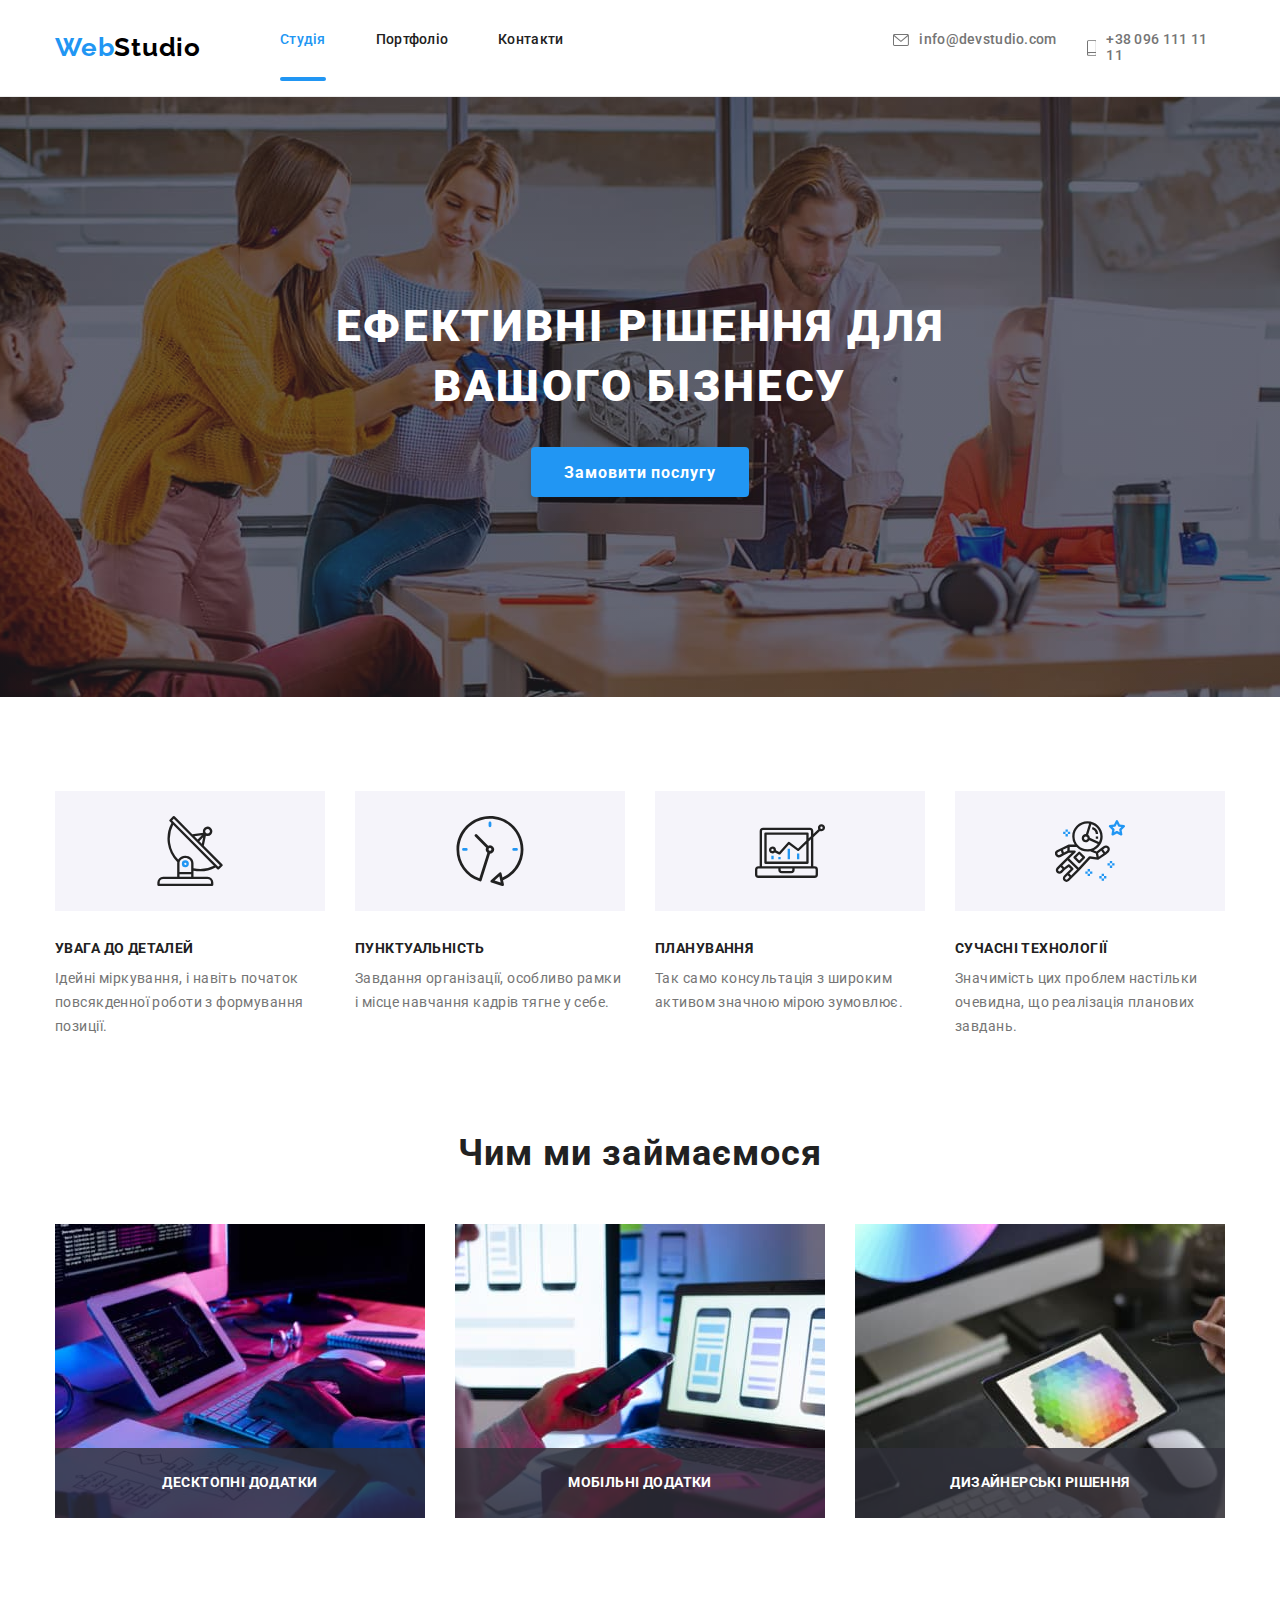
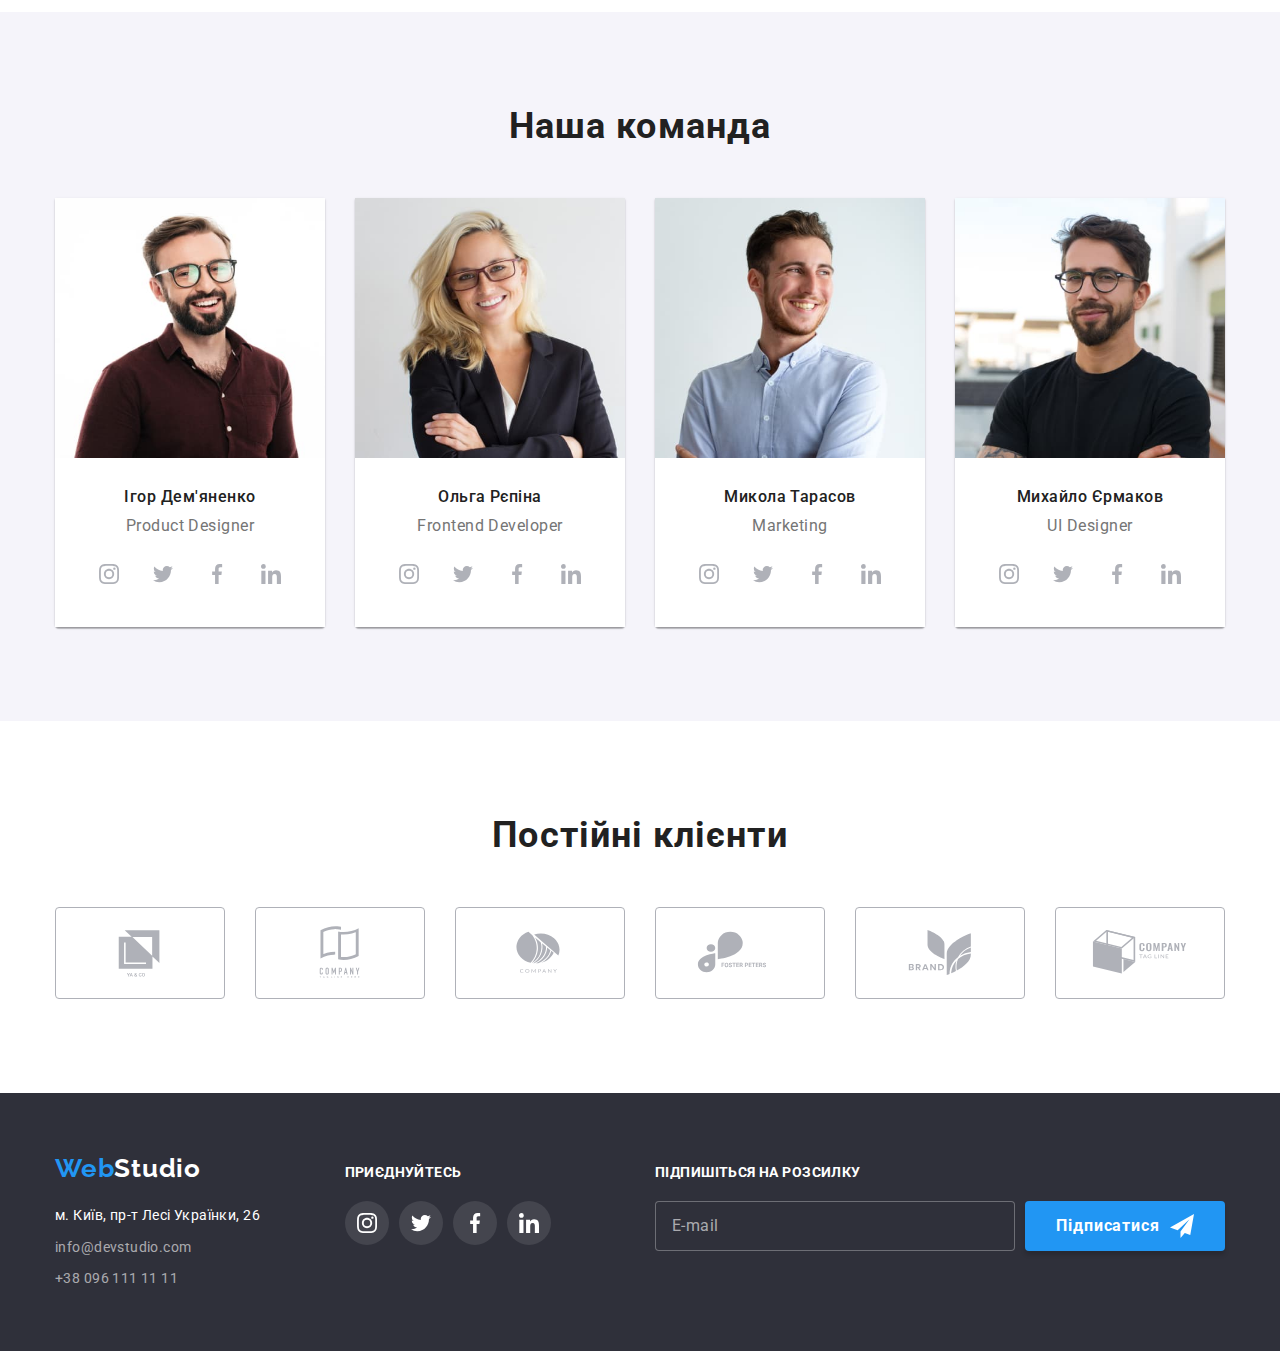
==== commit eddb47ee: "no menu" ====
--- a/index.html
+++ b/index.html
@@ -16,7 +16,7 @@
 <body>
   <header class="header">
     <div class="header__container container">
-      <a href="./index.html" class="logo">
+      <a href="./index.html" class="logo logo--header">
         <span lang="en" class="logo__first-letter">Web</span><span lang="en" class="logo__second-letter">Studio</span>
       </a>
       <div class="header-nav__container">
@@ -29,8 +29,7 @@
         </nav>
         <ul class="header-contacts">
           <li>
-            <a class="header-contacts__mail" href="mailto:info@devstudio.com"><svg class="header-contacts__icon-mail"
-                width="16" height="12">
+            <a class="header-contacts__mail" href="mailto:info@devstudio.com"><svg class="header-contacts__icon-mail">
                 <use href="./images/icons.svg#icon-mail"></use>
               </svg>
               info@devstudio.com</a>
@@ -61,8 +60,8 @@
     <section class="features">
       <div class="features__container container">
         <h2 class="hidden">Особливості</h2>
-        <ul class="features__list">
-          <li>
+        <ul class="features-list">
+          <li class="features-list__item">
             <div class="features__background">
               <svg class="features__icon" width="70" height="70">
                 <use href="./images/icons.svg#icon-antenna"></use>
@@ -74,7 +73,7 @@
               формування позиції.
             </p>
           </li>
-          <li>
+          <li class="features-list__item">
             <div class="features__background">
               <svg class="features__icon" width="70" height="70">
                 <use href="images/icons.svg#icon-clock"></use>
@@ -86,7 +85,7 @@
               тягне у себе.
             </p>
           </li>
-          <li>
+          <li class="features-list__item">
             <div class="features__background">
               <svg class="features__icon" width="70" height="70">
                 <use href="./images/icons.svg#icon-diagram"></use>
@@ -97,7 +96,7 @@
               Так само консультація з широким активом значною мірою зумовлює.
             </p>
           </li>
-          <li>
+          <li class="features-list__item">
             <div class="features__background">
               <svg class="features__icon" width="70" height="70">
                 <use href="./images/icons.svg#icon-astronaut"></use>
@@ -180,8 +179,7 @@
             </div>
           </li>
           <li class="member-profile">
-            <img srcset="./images/olha450.jpg 1x, ./images/olha@2x450.jpg 2x"
-              sizes="300px" src="./images/igor450.jpg"
+            <img srcset="./images/olha450.jpg 1x, ./images/olha@2x450.jpg 2x" sizes="300px" src="./images/igor450.jpg"
               alt="Ігор Дем'яненко">
             <div class="member-profile__footer">
               <h3 class="member-profile__name">Ольга Рєпіна</h3>
@@ -223,9 +221,8 @@
             </div>
           </li>
           <li class="member-profile">
-            <img srcset="./images/mykola450.jpg 1x, ./images/mykola@2x450.jpg 2x"
-              sizes="300px" src="./images/igor450.jpg"
-              alt="Ігор Дем'яненко">
+            <img srcset="./images/mykola450.jpg 1x, ./images/mykola@2x450.jpg 2x" sizes="300px"
+              src="./images/igor450.jpg" alt="Ігор Дем'яненко">
             <div class="member-profile__footer">
               <h3 class="member-profile__name">Микола Тарасов</h3>
               <p class="member-profile__position">Marketing</p>
@@ -266,8 +263,7 @@
             </div>
           </li>
           <li class="member-profile">
-            <img srcset="./images/misha450.jpg 1x, ./images/misha@2x450.jpg 2x" 
-              sizes="300px" src="./images/igor450.jpg"
+            <img srcset="./images/misha450.jpg 1x, ./images/misha@2x450.jpg 2x" sizes="300px" src="./images/igor450.jpg"
               alt="Ігор Дем'яненко">
             <div class="member-profile__footer">
               <h3 class="member-profile__name">Михайло Єрмаков</h3>
--- a/css/main.min.css
+++ b/css/main.min.css
@@ -1 +1 @@
-/*! modern-normalize v1.1.0 | MIT License | https://github.com/sindresorhus/modern-normalize */*,::before,::after{box-sizing:border-box}html{line-height:1.15;-webkit-text-size-adjust:100%;-moz-tab-size:4;-o-tab-size:4;tab-size:4}body{margin:0;font-family:system-ui,-apple-system,"Segoe UI",Roboto,Helvetica,Arial,sans-serif,"Apple Color Emoji","Segoe UI Emoji"}hr{height:0;color:inherit}abbr[title]{-webkit-text-decoration:underline dotted;text-decoration:underline dotted}b,strong{font-weight:bolder}code,kbd,samp,pre{font-family:ui-monospace,SFMono-Regular,Consolas,"Liberation Mono",Menlo,monospace;font-size:1em}small{font-size:80%}sub,sup{font-size:75%;line-height:0;position:relative;vertical-align:baseline}sub{bottom:-0.25em}sup{top:-0.5em}table{text-indent:0;border-color:inherit}button,input,optgroup,select,textarea{font-family:inherit;font-size:100%;line-height:1.15;margin:0}button,select{text-transform:none}button,[type=button],[type=reset],[type=submit]{-webkit-appearance:button}::-moz-focus-inner{border-style:none;padding:0}:-moz-focusring{outline:1px dotted ButtonText}:-moz-ui-invalid{box-shadow:none}legend{padding:0}progress{vertical-align:baseline}::-webkit-inner-spin-button,::-webkit-outer-spin-button{height:auto}[type=search]{-webkit-appearance:textfield;outline-offset:-2px}::-webkit-search-decoration{-webkit-appearance:none}::-webkit-file-upload-button{-webkit-appearance:button;font:inherit}summary{display:list-item}body,h1,h2,h3,h4,p,li{margin:0;padding:0}ul{list-style:none;margin:0;padding:0}img{display:block}a{text-decoration:none;font-style:normal}img{display:block;max-width:100%;height:auto}body{font-family:"Roboto",Arial,Helvetica,sans-serif;background-color:#fff;color:#757575}.hidden{position:absolute;white-space:nowrap;width:1px;height:1px;overflow:hidden;border:0;padding:0;clip:rect(0 0 0 0);-webkit-clip-path:inset(50%);clip-path:inset(50%);margin:-1px}.container{padding:0px 15px}@media screen and (min-width: 480px){.container{max-width:480px;margin-left:auto;margin-right:auto}}@media screen and (min-width: 768px){.container{max-width:480px;margin-left:auto;margin-right:auto}}.logo{display:block;width:135px;font-family:Raleway;font-style:normal;font-weight:700;font-size:24px;line-height:1.16;letter-spacing:.03em}.logo__first-letter{color:#2196f3}.logo__second-letter{color:#000}.logo__second-letter--footer{color:#fff}.logo--footer{margin-bottom:20px}.button{min-width:200px;height:50px;padding:10px;background-color:#2196f3;color:#fff;font-family:inherit;font-weight:700;font-size:16px;line-height:1.87;letter-spacing:.06em;border:1px solid rgba(0,0,0,0);border-radius:4px;box-shadow:0px 4px 4px rgba(0,0,0,.15);cursor:pointer;transition:background-color 250ms cubic-bezier(0.4, 0, 0.2, 1)}.button:hover,.button:focus{background-color:#188ce8}.button--solutions{padding:10px 32px}.button--footer{display:flex;align-items:center;justify-content:center;gap:10px}.modal__button{position:absolute;display:flex;align-items:center;justify-content:center;right:8px;top:8px;width:30px;height:30px;padding:0;background-color:#fff;border:1px solid rgba(0,0,0,.1);border-radius:50%;cursor:pointer}.button--modal{display:block;margin-left:auto;margin-right:auto}.hero-filters__button{padding:6px 22px;color:#212121;background-color:#f5f4fa;font-weight:500;font-size:16px;line-height:1.63;letter-spacing:.03em;border:1px solid rgba(0,0,0,0);border-radius:4px;cursor:pointer;transition:background-color 250ms cubic-bezier(0.4, 0, 0.2, 1),color 250ms cubic-bezier(0.4, 0, 0.2, 1),box-shadow 250ms cubic-bezier(0.4, 0, 0.2, 1)}.hero-filters__button:hover,.hero-filters__button:focus{background-color:#2196f3;color:#fff;box-shadow:0px 3px 1px rgba(0,0,0,.1),0px 1px 2px rgba(0,0,0,.08),0px 2px 2px rgba(0,0,0,.12)}.logo{display:block;margin:15px 0px}.header-nav__container{display:none}.header{border-bottom:1px solid #ececec}.site-nav{display:flex;gap:50px}.site-nav__link{display:block;color:#212121;font-size:14px;line-height:1.14;font-weight:500;letter-spacing:.02em;transition:color 250ms cubic-bezier(0.4, 0, 0.2, 1);padding:32px 0px}.site-nav__link:hover,.site-nav__link:focus{color:#2196f3}.header-contacts{display:flex;gap:50px}.header-contacts__mail,.header-contacts__phone{display:flex;align-items:center;padding:32px 0px;color:#757575;font-style:normal;font-size:14px;line-height:1.14;font-weight:500;letter-spacing:.02em;transition:color 250ms cubic-bezier(0.4, 0, 0.2, 1)}.header-contacts__mail:hover,.header-contacts__mail:focus,.header-contacts__phone:hover,.header-contacts__phone:focus{color:#2196f3}.header-contacts__icon-mail,.header-contacts__icon-phone{fill:#757575;margin-right:10px;transition:fill 250ms cubic-bezier(0.4, 0, 0.2, 1)}.header-contacts__mail:hover .header-contacts__icon-mail,.header-contacts__phone:hover .header-contacts__icon-phone{fill:#2196f3}.site-nav__link--current{color:#2196f3;position:relative}.site-nav__link--current::after{content:"";position:absolute;left:0;bottom:-1px;background-color:#2196f3;width:100%;height:4px;border-radius:2px}.solutions__container{display:flex;flex-direction:column;align-items:center}.solutions__title{color:#fff;font-weight:900;font-size:26px;line-height:1.61;text-align:center;letter-spacing:.06em;text-transform:uppercase;max-width:700px;margin-bottom:30px}.features{padding:60px 0px}.features__background{display:flex;align-items:center;justify-content:center;margin-bottom:30px;padding:25px;background-color:#f5f4fa}.features__title{text-align:center;color:#212121;font-weight:700;font-size:14px;line-height:1.14;letter-spacing:.03em;text-transform:uppercase;margin-bottom:10px}.features__text{font-weight:400;font-size:14px;line-height:1.71;letter-spacing:.03em}.about{padding-bottom:94px}@media screen and (max-width: 1200px){.about{display:none}}.about__title{color:#212121;font-weight:700;font-size:36px;line-height:1.16;letter-spacing:.03em;text-align:center;margin-bottom:50px}.about__picture{position:relative}.about__text{position:absolute;display:flex;position:absolute;align-items:center;justify-content:center;left:0;bottom:0;color:#fff;font-weight:700;font-size:14px;line-height:1.14;text-align:center;letter-spacing:.03em;text-transform:uppercase;width:100%;height:70px;background:rgba(47,48,58,.8)}.team{padding:60px 0px;background-color:#f5f4fa}.team__title{margin-bottom:30px;color:#212121;font-weight:700;font-size:28px;line-height:1.17;text-align:center;letter-spacing:.03em}.member-profile{box-shadow:0px 1px 3px rgba(0,0,0,.12),0px 1px 1px rgba(0,0,0,.14),0px 2px 1px rgba(0,0,0,.2);border-radius:0px 0px 4px 4px}.member-profile__footer{padding:30px;background-color:#fff;text-align:center;border-right:solid 1px rgba(0,0,0,0);border-bottom:solid 1px rgba(0,0,0,0);border-left:solid 1px rgba(0,0,0,0)}.member-profile__links{display:flex;justify-content:center;gap:10px}.member-profile__name{color:#212121;font-weight:500;font-size:16px;line-height:1.18;letter-spacing:.03em;margin-bottom:10px}.member-profile__position{font-weight:400;font-size:16px;line-height:1.18;letter-spacing:.03em;margin-bottom:16px}.member-profile__link-item{width:44px;height:44px}.member-profile__social-link{width:100%;height:100%;display:flex;align-items:center;justify-content:center;border-radius:50%;transition:background-color 250ms cubic-bezier(0.4, 0, 0.2, 1)}.member-profile__social-link:hover,.member-profile__social-link:focus{background-color:#2196f3}.member-profile__social-icon{fill:#afb1b8;transition:fill 250ms cubic-bezier(0.4, 0, 0.2, 1)}.member-profile__social-link:hover .member-profile__social-icon,.member-profile__social-link:focus .member-profile__social-icon{fill:#fff}.clients{padding:60px 0px}.clients__title{margin-bottom:30px;color:#212121;font-weight:700;font-size:28px;line-height:1.17;text-align:center;letter-spacing:.03em}.company-list{display:flex;flex-wrap:wrap;gap:30px}.company-list__item{width:210px;height:92px;border-radius:4px}.company-list__link{height:100%;width:100%;display:flex;justify-content:center;align-items:center;border:1px solid #afb1b8;border-radius:4px;transition:border 250ms cubic-bezier(0.4, 0, 0.2, 1)}.company-list__link:hover,.company-list__linkfocus{border:1px solid #2196f3}.company-list__logo{fill:#afb1b8;transition:fill 250ms cubic-bezier(0.4, 0, 0.2, 1)}.company-list__link:hover .company-list__logo,.company-list__link:focus .company-list__logo{fill:#2196f3}.company-list__link:hover .company-list__item,.company-list__link:focus .company-list__item{border:1px solid #2196f3}.footer{padding:60px 0px;background-color:#2f303a}.adress{display:inline-flex;flex-direction:column;margin-right:70px}.adress__companyLocation{display:block;font-style:normal;color:#fff;font-size:14px;line-height:1.71;font-weight:400;letter-spacing:.03em;margin-bottom:9px}.adress__mail,.adress__tel{display:block;color:rgba(255,255,255,.6);font-size:14px;line-height:1.71;font-weight:400;letter-spacing:.03em;transition:color 250ms cubic-bezier(0.4, 0, 0.2, 1)}.adress__mail:hover,.adress__mailfocus,.adress__tel:hover,.adress__telfocus{color:#fff}.adress__mail{margin-bottom:9px}.footer-links{margin-right:90px}.footer-links__title,.footer-form__label{font-weight:700;font-size:14px;line-height:1.14;letter-spacing:.03em;text-transform:uppercase;color:#fff;margin-bottom:20px}.footer-links__container{display:flex;gap:10px}.footer-links__item{width:44px;height:44px;display:flex;justify-content:center;align-items:center}.footer-links__social-link{width:100%;height:100%;border-radius:50%;display:flex;justify-content:center;align-items:center;background-color:rgba(255,255,255,.1);transition:background-color 250ms cubic-bezier(0.4, 0, 0.2, 1)}.footer-links__social-icon{fill:#fff}.footer-links__social-link:hover,.footer-links__social-link:focus{background-color:#2196f3}.footer-form{display:flex;flex-wrap:wrap;justify-content:space-between}.footer-form__label{display:inline-block;width:100%;font-weight:700;font-size:14px;line-height:1.14;letter-spacing:.03em;text-transform:uppercase;color:#fff;margin-bottom:20px}.footer-form__input{width:360px;height:50px;padding:15px 16px;background-color:#2f303a;border:1px solid rgba(255,255,255,.3);border-radius:4px;color:#fff;transition:border 250ms cubic-bezier(0.4, 0, 0.2, 1)}.footer-form__input::-moz-placeholder{font-weight:400;font-size:16px;line-height:1.25;letter-spacing:.03em;color:rgba(255,255,255,.6)}.footer-form__input:-ms-input-placeholder{font-weight:400;font-size:16px;line-height:1.25;letter-spacing:.03em;color:rgba(255,255,255,.6)}.footer-form__input::placeholder{font-weight:400;font-size:16px;line-height:1.25;letter-spacing:.03em;color:rgba(255,255,255,.6)}.footer-form__input:focus{outline:1px solid rgba(0,0,0,0);border:1px solid #fff}.submit-icon{fill:#fff}.backdrop{position:fixed;top:0;left:0;width:100%;height:100%;background:rgba(0,0,0,.2);opacity:1;visibility:visible;transition:opacity 250ms cubic-bezier(0.4, 0, 0.2, 1),visibility 250ms cubic-bezier(0.4, 0, 0.2, 1)}.backdrop.is-hidden{opacity:0;visibility:hidden;pointer-events:none}.modal{position:absolute;top:50%;left:50%;padding:40px;opacity:1;transform:translate(-50%, -50%);width:530px;height:580px;background-color:#fff;box-shadow:0px 1px 3px rgba(0,0,0,.12),0px 1px 1px rgba(0,0,0,.14),0px 2px 1px rgba(0,0,0,.2);border-radius:4px}.modal__title{margin-bottom:12px;font-weight:700;font-size:20px;line-height:1.15;text-align:center;letter-spacing:.03em;color:#212121}.form__field{display:inline-flex;position:relative;flex-direction:column-reverse;width:100%}.form__input{width:100%;height:40px;padding:12px 12px 12px 42px;margin-bottom:10px;border:1px solid rgba(33,33,33,.2);border-radius:4px;transition:border 250ms cubic-bezier(0.4, 0, 0.2, 1)}.form__input:focus{outline:1px solid rgba(0,0,0,0);border:1px solid #2196f3}.form__label{margin-bottom:4px;font-weight:400;font-size:12px;line-height:1.16;letter-spacing:.01em}.form__icon{position:absolute;top:29px;left:12px;transition:fill 250ms cubic-bezier(0.4, 0, 0.2, 1)}.form__field:focus-within .form__icon{fill:#2196f3}.form__textarea{resize:none;height:120px;padding:12px 16px;margin-bottom:20px;border:1px solid rgba(33,33,33,.2);border-radius:4px;transition:border 250ms cubic-bezier(0.4, 0, 0.2, 1)}.form__textarea:focus{outline:1px solid rgba(0,0,0,0);border:1px solid #2196f3}.form__textarea::-moz-placeholder{padding-top:2px;font-weight:400;font-size:12px;line-height:1.16;letter-spacing:.01em;color:rgba(117,117,117,.5)}.form__textarea:-ms-input-placeholder{padding-top:2px;font-weight:400;font-size:12px;line-height:1.16;letter-spacing:.01em;color:rgba(117,117,117,.5)}.form__textarea::placeholder{padding-top:2px;font-weight:400;font-size:12px;line-height:1.16;letter-spacing:.01em;color:rgba(117,117,117,.5)}.checkbox__label{font-weight:400;font-size:14px;line-height:1.71;letter-spacing:.03em}.checkbox__policy{text-decoration:underline;color:#2196f3}.checkbox__icon{fill:#fff;border:2px solid #2a2a2a;border-radius:4px;transition:background-color 250ms cubic-bezier(0.4, 0, 0.2, 1),border 250ms cubic-bezier(0.4, 0, 0.2, 1)}.checkbox{display:flex;flex-direction:row-reverse;align-items:center;justify-content:center;flex-wrap:wrap;gap:7px;margin-bottom:30px}.hidden:checked~.checkbox__icon{fill:#fff;background-color:#2196f3;background-origin:border-box;border:2px solid #2196f3}.hero{padding:94px 0px}.filters{display:flex;justify-content:center;gap:8px;margin-bottom:50px}.projects{display:flex;flex-wrap:wrap;gap:30px}.projects__card{width:370px}.thumb{position:relative;overflow:hidden}.thumb__footer{padding:20px 24px;border-right:1px solid #ececec;border-bottom:1px solid #ececec;border-left:1px solid #ececec}.thumb__lable{color:#212121;font-weight:700;font-size:18px;line-height:2;letter-spacing:.06em;margin-bottom:4px}.thumb__title{color:#757575;font-weight:400;font-size:16px;line-height:1.88;letter-spacing:.03em}.projects__overlay{display:block;position:absolute;left:0;top:100%;width:100%;height:100%;padding:63px 24px;font-weight:400;font-size:18px;line-height:1.56;letter-spacing:.03em;color:#fff;text-align:left;background:rgba(33,150,243,.9);transition:transform 250ms cubic-bezier(0.4, 0, 0.2, 1)}.projecs__link:hover .projects__overlay,.projecs__link:focus .projects__overlay{transform:translateY(-100%)}.projecs__link{display:block;transition:box-shadow 250ms cubic-bezier(0.4, 0, 0.2, 1);overflow:hidden}.projecs__link:hover,.projecs__link:focus{box-shadow:0px 1px 1px rgba(0,0,0,.12),0px 4px 4px rgba(0,0,0,.06),1px 4px 6px rgba(0,0,0,.16)}/*# sourceMappingURL=main.min.css.map */+/*! modern-normalize v1.1.0 | MIT License | https://github.com/sindresorhus/modern-normalize */*,::before,::after{box-sizing:border-box}html{line-height:1.15;-webkit-text-size-adjust:100%;-moz-tab-size:4;-o-tab-size:4;tab-size:4}body{margin:0;font-family:system-ui,-apple-system,"Segoe UI",Roboto,Helvetica,Arial,sans-serif,"Apple Color Emoji","Segoe UI Emoji"}hr{height:0;color:inherit}abbr[title]{-webkit-text-decoration:underline dotted;text-decoration:underline dotted}b,strong{font-weight:bolder}code,kbd,samp,pre{font-family:ui-monospace,SFMono-Regular,Consolas,"Liberation Mono",Menlo,monospace;font-size:1em}small{font-size:80%}sub,sup{font-size:75%;line-height:0;position:relative;vertical-align:baseline}sub{bottom:-0.25em}sup{top:-0.5em}table{text-indent:0;border-color:inherit}button,input,optgroup,select,textarea{font-family:inherit;font-size:100%;line-height:1.15;margin:0}button,select{text-transform:none}button,[type=button],[type=reset],[type=submit]{-webkit-appearance:button}::-moz-focus-inner{border-style:none;padding:0}:-moz-focusring{outline:1px dotted ButtonText}:-moz-ui-invalid{box-shadow:none}legend{padding:0}progress{vertical-align:baseline}::-webkit-inner-spin-button,::-webkit-outer-spin-button{height:auto}[type=search]{-webkit-appearance:textfield;outline-offset:-2px}::-webkit-search-decoration{-webkit-appearance:none}::-webkit-file-upload-button{-webkit-appearance:button;font:inherit}summary{display:list-item}body,h1,h2,h3,h4,p,li{margin:0;padding:0}ul{list-style:none;margin:0;padding:0}img{display:block}a{text-decoration:none;font-style:normal}img{display:block;max-width:100%;height:auto}body{font-family:"Roboto",Arial,Helvetica,sans-serif;background-color:#fff;color:#757575}.hidden{position:absolute;white-space:nowrap;width:1px;height:1px;overflow:hidden;border:0;padding:0;clip:rect(0 0 0 0);-webkit-clip-path:inset(50%);clip-path:inset(50%);margin:-1px}.container{padding:0px 15px}@media screen and (min-width: 480px){.container{max-width:480px;margin-left:auto;margin-right:auto}}@media screen and (min-width: 768px){.container{max-width:768px;margin-left:auto;margin-right:auto}}@media screen and (min-width: 1200px){.container{max-width:1200px;margin-left:auto;margin-right:auto}}.logo{display:block;width:135px;font-family:Raleway;font-style:normal;font-weight:700;font-size:24px;line-height:1.16;letter-spacing:.03em}@media screen and (min-width: 768px){.logo{margin-right:90px}}@media screen and (min-width: 1200px){.logo{font-size:26px;line-height:1.19}}.logo__first-letter{color:#2196f3}.logo__second-letter{color:#000}.logo__second-letter--footer{color:#fff}@media screen and (max-width: 767px){.logo--header{margin-top:16px;margin-bottom:16px}}.logo--footer{display:block;margin-left:auto;margin-right:auto;margin-bottom:20px}@media screen and (min-width: 1200px){.logo--footer{margin:0 0 20px 0}}.button{min-width:200px;height:50px;padding:10px;background-color:#2196f3;color:#fff;font-family:inherit;font-weight:700;font-size:16px;line-height:1.87;letter-spacing:.06em;border:1px solid rgba(0,0,0,0);border-radius:4px;box-shadow:0px 4px 4px rgba(0,0,0,.15);cursor:pointer;transition:background-color 250ms cubic-bezier(0.4, 0, 0.2, 1)}.button:hover,.button:focus{background-color:#188ce8}.button--solutions{padding:10px 32px}.button--footer{display:flex;align-items:center;justify-content:center;gap:10px}.modal__button{position:absolute;display:flex;align-items:center;justify-content:center;right:8px;top:8px;width:30px;height:30px;padding:0;background-color:#fff;border:1px solid rgba(0,0,0,.1);border-radius:50%;cursor:pointer}.button--modal{display:block;margin-left:auto;margin-right:auto}.hero-filters__button{padding:6px 22px;color:#212121;background-color:#f5f4fa;font-weight:500;font-size:16px;line-height:1.63;letter-spacing:.03em;border:1px solid rgba(0,0,0,0);border-radius:4px;cursor:pointer;transition:background-color 250ms cubic-bezier(0.4, 0, 0.2, 1),color 250ms cubic-bezier(0.4, 0, 0.2, 1),box-shadow 250ms cubic-bezier(0.4, 0, 0.2, 1)}.hero-filters__button:hover,.hero-filters__button:focus{background-color:#2196f3;color:#fff;box-shadow:0px 3px 1px rgba(0,0,0,.1),0px 1px 2px rgba(0,0,0,.08),0px 2px 2px rgba(0,0,0,.12)}.header__container{display:flex;align-items:center}@media screen and (min-width: 768px){.header__container{justify-content:space-between}}@media screen and (min-width: 1200px){.header__container{justify-content:flex-start}}@media screen and (max-width: 767px){.header-nav__container{display:none}}@media screen and (min-width: 768px){.header-nav__container{display:flex;gap:88px}}@media screen and (min-width: 1200px){.header-nav__container{gap:330px}}.header{border-bottom:1px solid #ececec}.site-nav{display:flex;gap:50px}.site-nav__link{display:block;color:#212121;font-size:14px;line-height:1.14;font-weight:500;letter-spacing:.02em;transition:color 250ms cubic-bezier(0.4, 0, 0.2, 1);padding:32px 0px}.site-nav__link:hover,.site-nav__link:focus{color:#2196f3}.header-contacts{display:flex;gap:50px}@media screen and (min-width: 768px){.header-contacts{flex-direction:column;justify-content:center;gap:10px}}@media screen and (min-width: 1200px){.header-contacts{flex-direction:row;gap:30px}}.header-contacts__mail,.header-contacts__phone{display:flex;align-items:center;color:#757575;font-style:normal;font-size:12px;line-height:1.16;font-weight:500;letter-spacing:.02em;transition:color 250ms cubic-bezier(0.4, 0, 0.2, 1)}.header-contacts__mail:hover,.header-contacts__mail:focus,.header-contacts__phone:hover,.header-contacts__phone:focus{color:#2196f3}@media screen and (min-width: 1200px){.header-contacts__mail,.header-contacts__phone{padding:32px 0px;font-size:14px;line-height:1.14}}.header-contacts__icon-mail,.header-contacts__icon-phone{fill:#757575;margin-right:10px;transition:fill 250ms cubic-bezier(0.4, 0, 0.2, 1)}@media screen and (min-width: 768px){.header-contacts__icon-mail{width:14px;height:10px}}@media screen and (min-width: 1200px){.header-contacts__icon-mail{width:16px;height:12px}}@media screen and (min-width: 768px){.header-contacts__icon-phone{width:10px;height:14px}}@media screen and (min-width: 1200px){.header-contacts__icon-phone{width:10px;height:16px}}.header-contacts__mail:hover .header-contacts__icon-mail,.header-contacts__phone:hover .header-contacts__icon-phone{fill:#2196f3}.site-nav__link--current{color:#2196f3;position:relative}.site-nav__link--current::after{content:"";position:absolute;left:0;bottom:-1px;background-color:#2196f3;width:100%;height:4px;border-radius:2px}.solutions{height:400px;padding:118px 60px;background-color:#c4c4c4;background-image:linear-gradient(to bottom, rgba(47, 48, 58, 0.4), rgba(47, 48, 58, 0.4)),url(../images/backgroundmobile.jpg);background-position:center;background-repeat:no-repeat;background-size:480px 400px}@media screen and (max-width: 479px){.solutions{display:flex;align-items:center;padding:20px}}@media(min-device-pixel-ratio: 2),(-webkit-min-device-pixel-ratio: 2),(min-resolution: 192dpi),(min-resolution: 2dppx){.solutions{background-image:linear-gradient(to bottom, rgba(47, 48, 58, 0.4), rgba(47, 48, 58, 0.4)),url(../images/backgroundmobile@2x.jpg)}}@media screen and (min-width: 768px){.solutions{background-image:linear-gradient(to bottom, rgba(47, 48, 58, 0.4), rgba(47, 48, 58, 0.4)),url(../images/backgroundtablet.jpg);background-size:768px 400px}}@media screen and (min-width: 768px)and (min-device-pixel-ratio: 2),screen and (min-width: 768px)and (-webkit-min-device-pixel-ratio: 2),screen and (min-width: 768px)and (min-resolution: 192dpi),screen and (min-width: 768px)and (min-resolution: 2dppx){.solutions{background-image:linear-gradient(to bottom, rgba(47, 48, 58, 0.4), rgba(47, 48, 58, 0.4)),url(../images/backgroundtablet@2x.jpg)}}@media screen and (min-width: 1200px){.solutions{height:600px;padding:200px 0px;background-image:linear-gradient(to bottom, rgba(47, 48, 58, 0.4), rgba(47, 48, 58, 0.4)),url(../images/backgrounddesktop.jpg);background-size:1600px 600px}}@media screen and (min-width: 1200px)and (min-device-pixel-ratio: 2),screen and (min-width: 1200px)and (-webkit-min-device-pixel-ratio: 2),screen and (min-width: 1200px)and (min-resolution: 192dpi),screen and (min-width: 1200px)and (min-resolution: 2dppx){.solutions{background-image:linear-gradient(to bottom, rgba(47, 48, 58, 0.4), rgba(47, 48, 58, 0.4)),url(../images/backgrounddesktop@2x.jpg)}}.solutions__container{display:flex;flex-direction:column;align-items:center}@media screen and (max-width: 479px){.solutions__container{gap:50px}}.solutions__title{color:#fff;font-weight:900;font-size:26px;line-height:1.61;text-align:center;letter-spacing:.06em;text-transform:uppercase;text-align:center;margin-bottom:30px}@media screen and (max-width: 1199px){.solutions__title{width:360px}}@media screen and (min-width: 1200px){.solutions__title{font-size:44px;line-height:1.36;max-width:700px}}.features{padding:60px 0px}@media screen and (min-width: 1200px){.features{padding:94px 0px}}@media screen and (max-width: 767px){.features-list__item:not(:last-child){margin-bottom:30px}}@media screen and (min-width: 768px){.features-list{display:flex;flex-wrap:wrap;gap:30px}}@media screen and (min-width: 768px){.features-list__item{width:calc((100% - 30px)/2)}}@media screen and (min-width: 1200px){.features-list__item{width:calc((100% - 90px)/4)}}.features__background{display:flex;align-items:center;justify-content:center;margin-bottom:30px;padding:25px;background-color:#f5f4fa}.features__title{text-align:center;color:#212121;font-weight:700;font-size:14px;line-height:1.14;letter-spacing:.03em;text-transform:uppercase;margin-bottom:10px}@media screen and (min-width: 768px){.features__title{text-align:start}}.features__text{font-weight:400;font-size:14px;line-height:1.71;letter-spacing:.03em}.about{display:block;padding-bottom:94px}@media screen and (max-width: 1199px){.about{display:none}}.about__title{color:#212121;font-weight:700;font-size:36px;line-height:1.16;letter-spacing:.03em;text-align:center;margin-bottom:50px}.about__itemlist{display:flex;gap:30px}.about__picture{position:relative}.about__text{position:absolute;display:flex;position:absolute;align-items:center;justify-content:center;left:0;bottom:0;color:#fff;font-weight:700;font-size:14px;line-height:1.14;text-align:center;letter-spacing:.03em;text-transform:uppercase;width:100%;height:70px;background:rgba(47,48,58,.8)}.team{padding:60px 0px;background-color:#f5f4fa}@media screen and (min-width: 1200px){.team{padding:94px 0px}}.team__title{margin-bottom:30px;color:#212121;font-weight:700;font-size:28px;line-height:1.17;text-align:center;letter-spacing:.03em}@media screen and (min-width: 1200px){.team__title{font-size:36px;line-height:1.16;margin-bottom:50px}}@media screen and (min-width: 768px){.team__members{display:flex;flex-wrap:wrap;gap:30px}}.member-profile{box-shadow:0px 1px 3px rgba(0,0,0,.12),0px 1px 1px rgba(0,0,0,.14),0px 2px 1px rgba(0,0,0,.2);border-radius:0px 0px 4px 4px}@media screen and (max-width: 767px){.member-profile:not(:last-child){margin-bottom:30px}}@media screen and (min-width: 768px){.member-profile{width:calc((100% - 30px)/2)}.member-profile img{height:374px}}@media screen and (min-width: 1200px){.member-profile{width:calc((100% - 90px)/4)}.member-profile img{height:260px;width:270px}}.member-profile__footer{padding:30px;background-color:#fff;text-align:center;border-right:solid 1px rgba(0,0,0,0);border-bottom:solid 1px rgba(0,0,0,0);border-left:solid 1px rgba(0,0,0,0)}.member-profile__links{display:flex;justify-content:center;gap:10px}.member-profile__name{color:#212121;font-weight:500;font-size:16px;line-height:1.18;letter-spacing:.03em;margin-bottom:10px}.member-profile__position{font-weight:400;font-size:16px;line-height:1.18;letter-spacing:.03em;margin-bottom:16px}.member-profile__link-item{width:44px;height:44px}.member-profile__social-link{width:100%;height:100%;display:flex;align-items:center;justify-content:center;border-radius:50%;transition:background-color 250ms cubic-bezier(0.4, 0, 0.2, 1)}.member-profile__social-link:hover,.member-profile__social-link:focus{background-color:#2196f3}.member-profile__social-icon{fill:#afb1b8;transition:fill 250ms cubic-bezier(0.4, 0, 0.2, 1)}.member-profile__social-link:hover .member-profile__social-icon,.member-profile__social-link:focus .member-profile__social-icon{fill:#fff}.clients{padding:60px 0px}@media screen and (min-width: 1200px){.clients{padding:94px 0px}}.clients__title{margin-bottom:30px;color:#212121;font-weight:700;font-size:28px;line-height:1.17;text-align:center;letter-spacing:.03em}@media screen and (min-width: 1200px){.clients__title{font-size:36px;line-height:1.16;margin-bottom:50px}}.company-list{display:flex;flex-wrap:wrap;gap:30px}.company-list__item{height:92px;border-radius:4px}@media screen and (max-width: 767px){.company-list__item{width:calc((100% - 30px)/2)}}@media screen and (min-width: 768px){.company-list__item{width:calc((100% - 60px)/3)}}@media screen and (min-width: 1200px){.company-list__item{width:calc((100% - 150px)/6)}}.company-list__link{height:100%;width:100%;display:flex;justify-content:center;align-items:center;border:1px solid #afb1b8;border-radius:4px;transition:border 250ms cubic-bezier(0.4, 0, 0.2, 1)}.company-list__link:hover,.company-list__linkfocus{border:1px solid #2196f3}.company-list__logo{fill:#afb1b8;transition:fill 250ms cubic-bezier(0.4, 0, 0.2, 1)}.company-list__link:hover .company-list__logo,.company-list__link:focus .company-list__logo{fill:#2196f3}.company-list__link:hover .company-list__item,.company-list__link:focus .company-list__item{border:1px solid #2196f3}.footer{padding:60px 0px;background-color:#2f303a}@media screen and (min-width: 768px){.footer__container{display:flex;justify-content:space-between;align-items:baseline}}@media screen and (min-width: 1200px){.adress{display:inline-flex;flex-direction:column;margin-right:70px}}.adress__companyLocation{display:block;font-style:normal;color:#fff;font-size:14px;line-height:1.71;font-weight:400;letter-spacing:.03em;margin-bottom:8px;text-align:center}@media screen and (max-width: 1199px){.adress__contacts{text-align:center}}.adress__mail,.adress__tel{display:block;color:rgba(255,255,255,.6);font-size:14px;line-height:1.71;font-weight:400;letter-spacing:.03em;transition:color 250ms cubic-bezier(0.4, 0, 0.2, 1)}.adress__mail:hover,.adress__mailfocus,.adress__tel:hover,.adress__telfocus{color:#fff}.adress__mail{margin-bottom:8px}@media screen and (min-width: 1200px){.footer-links{margin-right:90px}}.footer-links__title,.footer-form__label{margin-bottom:20px;margin-top:60px;font-weight:700;font-size:14px;line-height:1.14;letter-spacing:.03em;text-transform:uppercase;color:#fff}@media screen and (max-width: 1199px){.footer-links__title,.footer-form__label{text-align:center}}@media screen and (min-width: 768px){.footer-links__title{margin-top:0}}@media screen and (min-width: 1200px){.footer-form__label{margin-top:0}}.footer-links__container{display:flex;gap:10px}.footer-links__item{width:44px;height:44px;display:flex;justify-content:center;align-items:center}.footer-links__social-link{width:100%;height:100%;border-radius:50%;display:flex;justify-content:center;align-items:center;background-color:rgba(255,255,255,.1);transition:background-color 250ms cubic-bezier(0.4, 0, 0.2, 1)}.footer-links__social-icon{fill:#fff}.footer-links__social-link:hover,.footer-links__social-link:focus{background-color:#2196f3}.footer-form{display:flex;flex-wrap:wrap;justify-content:space-between}@media screen and (min-width: 1200px){.footer-form{max-width:570px}}.footer-form__label{display:inline-block;width:100%;font-weight:700;font-size:14px;line-height:1.14;letter-spacing:.03em;text-transform:uppercase;color:#fff;margin-bottom:20px}.footer-form__input{width:100%;max-width:450px;height:50px;padding:15px 16px;margin-bottom:20px;background-color:#2f303a;border:1px solid rgba(255,255,255,.3);border-radius:4px;color:#fff;transition:border 250ms cubic-bezier(0.4, 0, 0.2, 1)}@media screen and (min-width: 1200px){.footer-form__input{width:360px;margin-bottom:0}}.footer-form__input::-moz-placeholder{font-weight:400;font-size:16px;line-height:1.25;letter-spacing:.03em;color:rgba(255,255,255,.6)}.footer-form__input:-ms-input-placeholder{font-weight:400;font-size:16px;line-height:1.25;letter-spacing:.03em;color:rgba(255,255,255,.6)}.footer-form__input::placeholder{font-weight:400;font-size:16px;line-height:1.25;letter-spacing:.03em;color:rgba(255,255,255,.6)}.footer-form__input:focus{outline:1px solid rgba(0,0,0,0);border:1px solid #fff}.submit-icon{fill:#fff}.backdrop{position:fixed;top:0;left:0;width:100%;height:100%;background:rgba(0,0,0,.2);opacity:1;visibility:visible;transition:opacity 250ms cubic-bezier(0.4, 0, 0.2, 1),visibility 250ms cubic-bezier(0.4, 0, 0.2, 1)}.backdrop.is-hidden{opacity:0;visibility:hidden;pointer-events:none}.modal{position:absolute;top:50%;left:50%;padding:40px;opacity:1;transform:translate(-50%, -50%);background-color:#fff;box-shadow:0px 1px 3px rgba(0,0,0,.12),0px 1px 1px rgba(0,0,0,.14),0px 2px 1px rgba(0,0,0,.2);border-radius:4px}@media screen and (max-width: 1199px){.modal{width:450px;margin-left:auto}}.modal__title{margin-bottom:12px;font-weight:700;font-size:20px;text-align:center;letter-spacing:.03em;color:#212121}@media screen and (max-width: 1199px){.modal__title{line-height:1.5}}.form__field{display:inline-flex;position:relative;flex-direction:column-reverse;width:100%}.form__input{width:100%;height:40px;padding:12px 12px 12px 42px;margin-bottom:10px;border:1px solid rgba(33,33,33,.2);border-radius:4px;transition:border 250ms cubic-bezier(0.4, 0, 0.2, 1)}.form__input:focus{outline:1px solid rgba(0,0,0,0);border:1px solid #2196f3}.form__label{margin-bottom:4px;font-weight:400;font-size:12px;line-height:1.16;letter-spacing:.01em}.form__icon{position:absolute;top:29px;left:12px;transition:fill 250ms cubic-bezier(0.4, 0, 0.2, 1)}.form__field:focus-within .form__icon{fill:#2196f3}.form__textarea{resize:none;height:120px;padding:12px 16px;margin-bottom:20px;border:1px solid rgba(33,33,33,.2);border-radius:4px;transition:border 250ms cubic-bezier(0.4, 0, 0.2, 1)}.form__textarea:focus{outline:1px solid rgba(0,0,0,0);border:1px solid #2196f3}.form__textarea::-moz-placeholder{padding-top:2px;font-weight:400;font-size:12px;line-height:1.16;letter-spacing:.01em;color:rgba(117,117,117,.5)}.form__textarea:-ms-input-placeholder{padding-top:2px;font-weight:400;font-size:12px;line-height:1.16;letter-spacing:.01em;color:rgba(117,117,117,.5)}.form__textarea::placeholder{padding-top:2px;font-weight:400;font-size:12px;line-height:1.16;letter-spacing:.01em;color:rgba(117,117,117,.5)}.checkbox__label{font-weight:400;font-size:14px;line-height:1.71;letter-spacing:.03em}@media screen and (max-width: 1199px){.checkbox__label{font-size:12px;line-height:1.16}}.checkbox__policy{text-decoration:underline;color:#2196f3}.checkbox__icon{fill:#fff;border:2px solid #2a2a2a;border-radius:4px;transition:background-color 250ms cubic-bezier(0.4, 0, 0.2, 1),border 250ms cubic-bezier(0.4, 0, 0.2, 1)}.checkbox{display:flex;flex-direction:row-reverse;align-items:center;justify-content:center;flex-wrap:wrap;gap:7px;margin-bottom:30px}.hidden:checked~.checkbox__icon{fill:#fff;background-color:#2196f3;background-origin:border-box;border:2px solid #2196f3}.hero{padding:94px 0px}.filters{display:flex;justify-content:center;gap:8px;margin-bottom:50px}.projects{display:flex;flex-wrap:wrap;gap:30px}.projects__card{width:370px}.thumb{position:relative;overflow:hidden}.thumb__footer{padding:20px 24px;border-right:1px solid #ececec;border-bottom:1px solid #ececec;border-left:1px solid #ececec}.thumb__lable{color:#212121;font-weight:700;font-size:18px;line-height:2;letter-spacing:.06em;margin-bottom:4px}.thumb__title{color:#757575;font-weight:400;font-size:16px;line-height:1.88;letter-spacing:.03em}.projects__overlay{display:block;position:absolute;left:0;top:100%;width:100%;height:100%;padding:63px 24px;font-weight:400;font-size:18px;line-height:1.56;letter-spacing:.03em;color:#fff;text-align:left;background:rgba(33,150,243,.9);transition:transform 250ms cubic-bezier(0.4, 0, 0.2, 1)}.projecs__link:hover .projects__overlay,.projecs__link:focus .projects__overlay{transform:translateY(-100%)}.projecs__link{display:block;transition:box-shadow 250ms cubic-bezier(0.4, 0, 0.2, 1);overflow:hidden}.projecs__link:hover,.projecs__link:focus{box-shadow:0px 1px 1px rgba(0,0,0,.12),0px 4px 4px rgba(0,0,0,.06),1px 4px 6px rgba(0,0,0,.16)}/*# sourceMappingURL=main.min.css.map */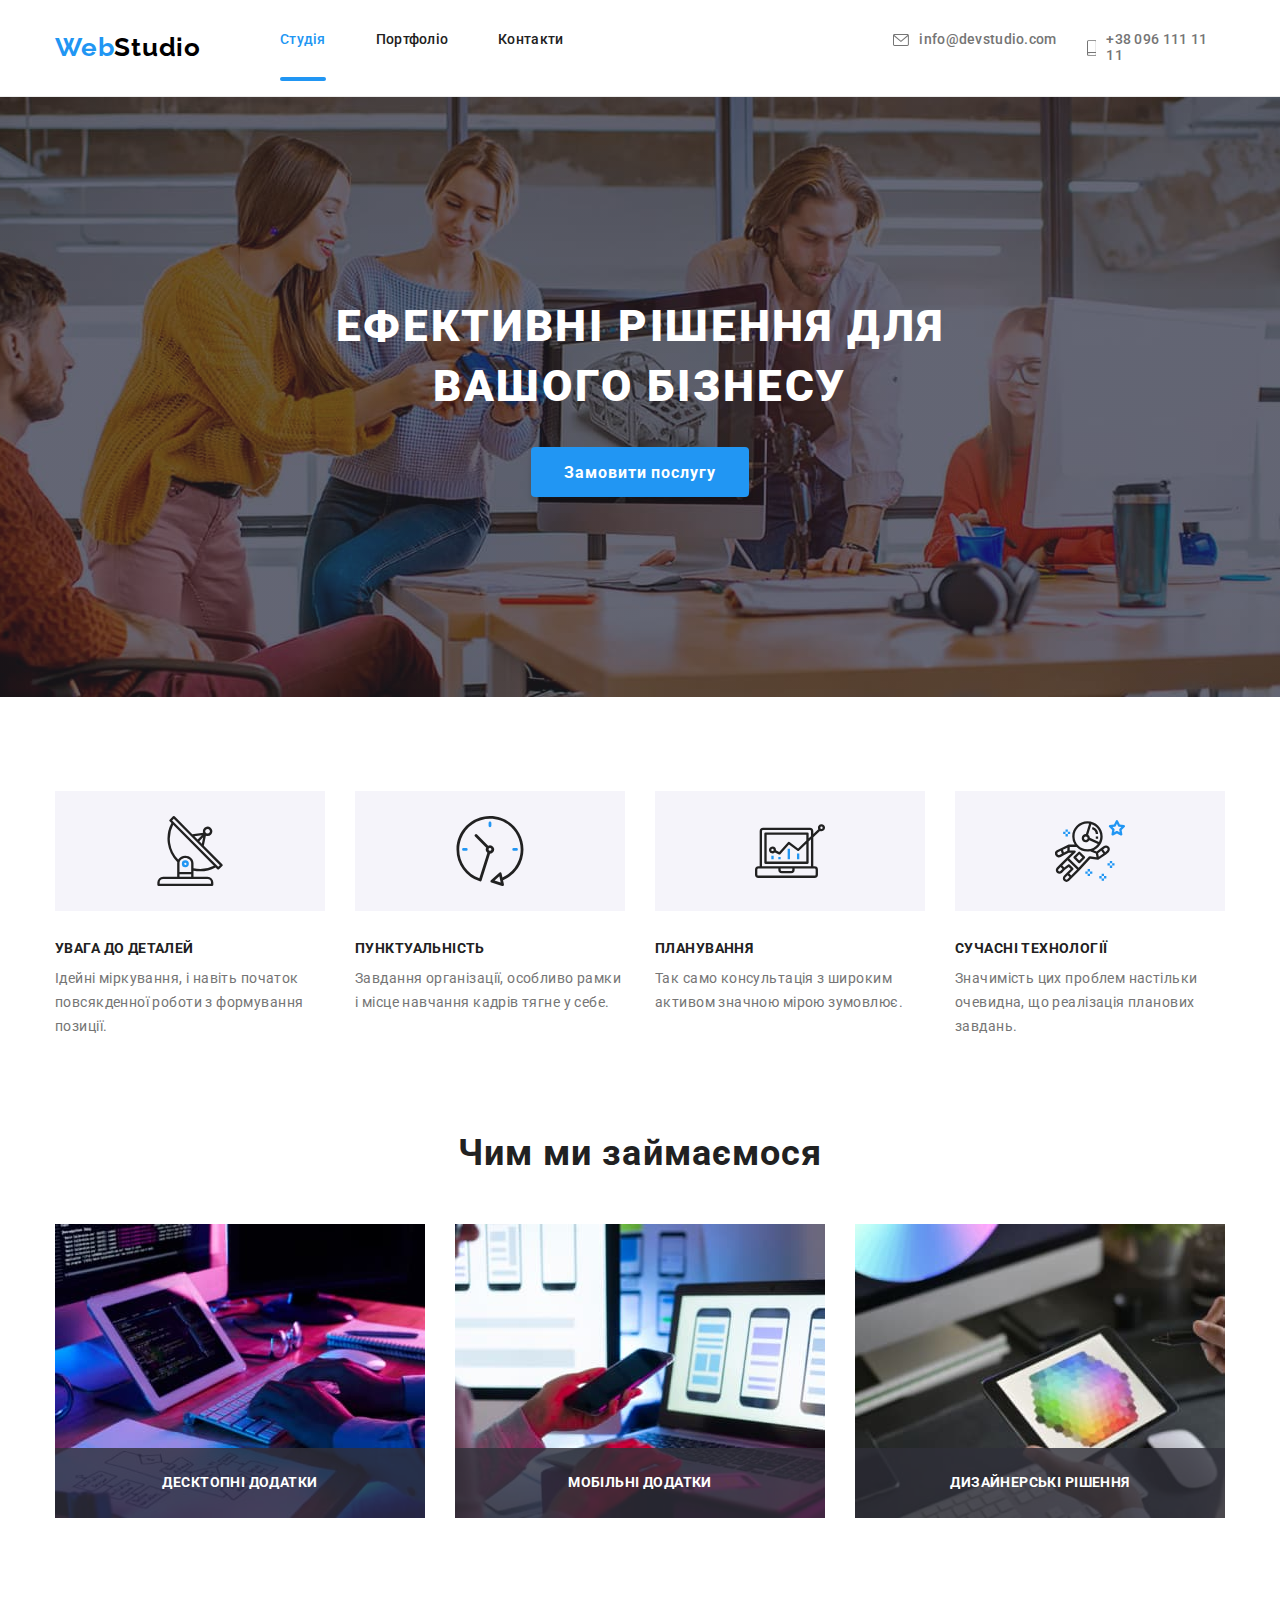
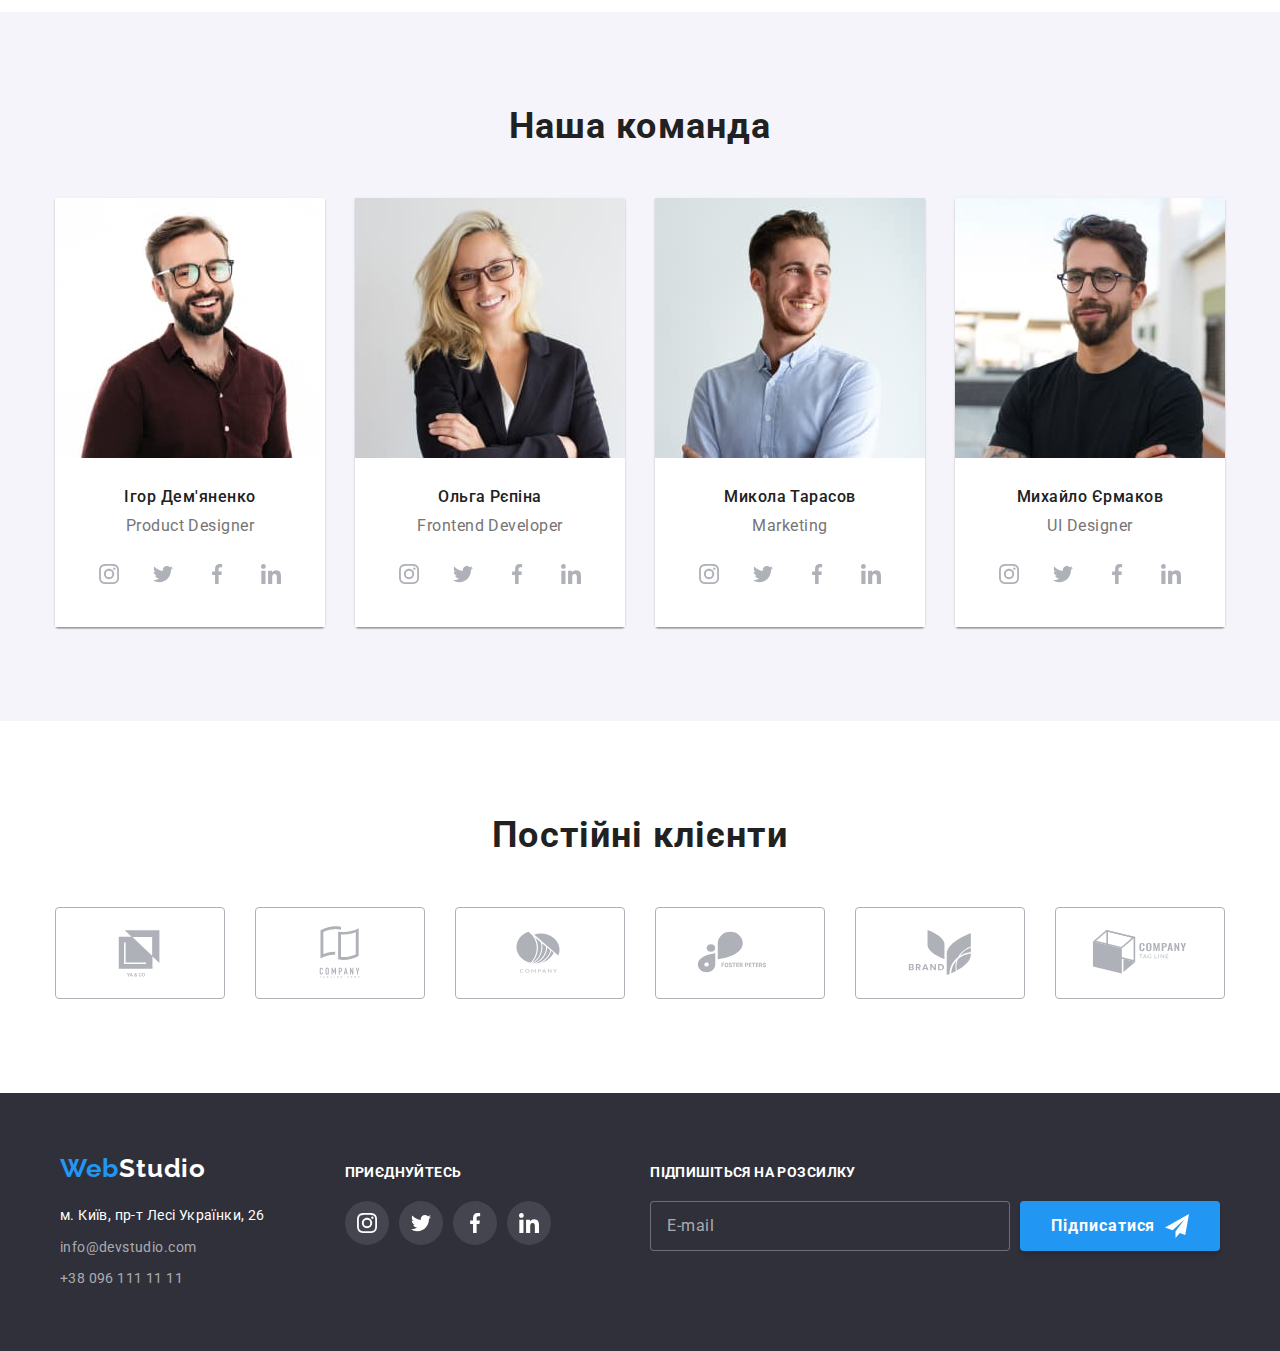
==== commit ad44512f: "fin" ====
--- a/index.html
+++ b/index.html
@@ -19,9 +19,15 @@
       <a href="./index.html" class="logo logo--header">
         <span lang="en" class="logo__first-letter">Web</span><span lang="en" class="logo__second-letter">Studio</span>
       </a>
-      <div class="header-nav__container">
+      <div class="header-nav__container js-menu-container">
         <nav class="header-nav">
+          <button type="button" class="menu-button menu-button--close is-open js-close-menu">
+            <svg class="icon-cross" width="19" height="19" aria-label="Кнопка меню">
+              <use href="./images/icons.svg#icon-cross"></use>
+            </svg>
+          </button>
           <ul class="site-nav">
+            
             <li><a href="./index.html" class="site-nav__link site-nav__link--current">Студія</a></li>
             <li><a href="./portfolio.html" class="site-nav__link">Портфоліо</a></li>
             <li><a href="" class="site-nav__link">Контакти</a></li>
@@ -41,9 +47,30 @@
               </svg>
               +38 096 111 11 11</a>
           </li>
-        </ul>
-      </div>
-
+          
+        </ul>
+        <ul class="menu-contacts">
+          <li class="menu-contacts__item">
+            <a class="menu-contacts__link" href="">Instagram</a>
+          </li>
+          <li class="menu-contacts__item">
+            <a class="menu-contacts__link" href="">Twitter</a>
+          </li>
+          <li class="menu-contacts__item">
+            <a class="menu-contacts__link" href="">Facebook</a>
+          </li>
+          <li class="menu-contacts__item">
+            <a class="menu-contacts__link" href="">LinkedIn</a>
+          </li>
+        </ul>
+        
+      </div>
+      <button type="button" class="menu-button is-open js-open-menu">
+        <svg class="icon-menu" width="24" height="16" aria-label="Кнопка меню">
+          <use  href="./images/icons.svg#icon-menu"></use>
+          
+        </svg>
+      </button>
     </div>
   </header>
 
@@ -117,15 +144,21 @@
         <h2 class="about__title">Чим ми займаємося</h2>
         <ul class="about__itemlist">
           <li class="about__picture">
-            <img src="./images/1.jpg" alt="людина займається програмуванням" width="370">
+            <img 
+            srcset="./images/1.jpg 1x, ./images/1@2x.jpg 2x"
+            src="./images/1.jpg" alt="людина займається програмуванням" width="370">
             <p class="about__text">Десктопні додатки</p>
           </li>
           <li class="about__picture">
-            <img src="./images/2.jpg" alt="людина вибирає стилі для мобільного додатку" width="370">
+            <img
+            srcset="./images/2.jpg 1x, ./images/2@2x.jpg 2x"
+            src="./images/2.jpg" alt="людина вибирає стилі для мобільного додатку" width="370">
             <p class="about__text">Мобільні додатки</p>
           </li>
           <li class="about__picture">
-            <img src="./images/3.jpg" alt="дизайнер вибирає колір на палітрі" width="370">
+            <img 
+            srcset="./images/3.jpg 1x, ./images/3@2x.jpg 2x"
+            src="./images/3.jpg" alt="дизайнер вибирає колір на палітрі" width="370">
             <p class="about__text">Дизайнерські рішення</p>
           </li>
         </ul>
@@ -137,8 +170,13 @@
         <h2 class="team__title">Наша команда</h2>
         <ul class="team__members">
           <li class="member-profile">
-            <img srcset="./images/igor450.jpg 1x, ./images/igor@2x450.jpg 2x" sizes="300px" src="./images/igor450.jpg"
-              alt="Ігор Дем'яненко">
+            <picture>
+              <source srcset="./images/igor270.jpg 1x, ./images/igor270@2x.jpg 2x" media="(min-width: 1200px)">
+              <source srcset="./images/igor354.jpg 1x, ./images/igor354@2x.jpg 2x" media="(min-width: 768px)">
+              <source srcset="./images/igor450.jpg 1x, ./images/igor450@2x.jpg 2x" media="(max-width: 767px)">
+              <img src="./images/igor270.jpg" alt="Ігор Дем'яненко">
+            </picture>
+
             <div class="member-profile__footer">
               <h3 class="member-profile__name">Ігор Дем'яненко</h3>
               <p class="member-profile__position">Product Designer</p>
@@ -179,8 +217,13 @@
             </div>
           </li>
           <li class="member-profile">
-            <img srcset="./images/olha450.jpg 1x, ./images/olha@2x450.jpg 2x" sizes="300px" src="./images/igor450.jpg"
-              alt="Ігор Дем'яненко">
+            <picture>
+              <source srcset="./images/olha270.jpg 1x, ./images/olha270@2x.jpg 2x" media="(min-width: 1200px)">
+              <source srcset="./images/olha354.jpg 1x, ./images/olha354@2x.jpg 2x" media="(min-width: 768px)">
+              <source srcset="./images/olha450.jpg 1x, ./images/olha450@2x.jpg 2x" media="(max-width: 767px)">
+              <img src="./images/olha270.jpg" alt="Ольга Рєпіна">
+            </picture>
+
             <div class="member-profile__footer">
               <h3 class="member-profile__name">Ольга Рєпіна</h3>
               <p class="member-profile__position">Frontend Developer</p>
@@ -221,8 +264,13 @@
             </div>
           </li>
           <li class="member-profile">
-            <img srcset="./images/mykola450.jpg 1x, ./images/mykola@2x450.jpg 2x" sizes="300px"
-              src="./images/igor450.jpg" alt="Ігор Дем'яненко">
+            <picture>
+              <source srcset="./images/mykola270.jpg 1x, ./images/mykola270@2x.jpg 2x" media="(min-width: 1200px)">
+              <source srcset="./images/mykola354.jpg 1x, ./images/mykola354@2x.jpg 2x" media="(min-width: 768px)">
+              <source srcset="./images/mykola450.jpg 1x, ./images/mykola450@2x.jpg 2x" media="(max-width: 767px)">
+              <img src="./images/mykola270.jpg" alt="Микола Тарасов">
+            </picture>
+
             <div class="member-profile__footer">
               <h3 class="member-profile__name">Микола Тарасов</h3>
               <p class="member-profile__position">Marketing</p>
@@ -263,8 +311,12 @@
             </div>
           </li>
           <li class="member-profile">
-            <img srcset="./images/misha450.jpg 1x, ./images/misha@2x450.jpg 2x" sizes="300px" src="./images/igor450.jpg"
-              alt="Ігор Дем'яненко">
+            <picture>
+              <source srcset="./images/misha270.jpg 1x, ./images/misha270@2x.jpg 2x" media="(min-width: 1200px)">
+              <source srcset="./images/misha354.jpg 1x, ./images/misha354@2x.jpg 2x" media="(min-width: 768px)">
+              <source srcset="./images/misha450.jpg 1x, ./images/misha450@2x.jpg 2x" media="(max-width: 767px)">
+              <img src="./images/misha270.jpg" alt="Михайло Єрмаков">
+            </picture>
             <div class="member-profile__footer">
               <h3 class="member-profile__name">Михайло Єрмаков</h3>
               <p class="member-profile__position">UI Designer</p>
@@ -472,6 +524,7 @@
     </div>
   </div>
   <script src="./js/modal.js"></script>
+  <script src="./js/mobileMenu.js"></script>
 </body>
 
 </html>--- a/css/main.min.css
+++ b/css/main.min.css
@@ -1 +1 @@
-/*! modern-normalize v1.1.0 | MIT License | https://github.com/sindresorhus/modern-normalize */*,::before,::after{box-sizing:border-box}html{line-height:1.15;-webkit-text-size-adjust:100%;-moz-tab-size:4;-o-tab-size:4;tab-size:4}body{margin:0;font-family:system-ui,-apple-system,"Segoe UI",Roboto,Helvetica,Arial,sans-serif,"Apple Color Emoji","Segoe UI Emoji"}hr{height:0;color:inherit}abbr[title]{-webkit-text-decoration:underline dotted;text-decoration:underline dotted}b,strong{font-weight:bolder}code,kbd,samp,pre{font-family:ui-monospace,SFMono-Regular,Consolas,"Liberation Mono",Menlo,monospace;font-size:1em}small{font-size:80%}sub,sup{font-size:75%;line-height:0;position:relative;vertical-align:baseline}sub{bottom:-0.25em}sup{top:-0.5em}table{text-indent:0;border-color:inherit}button,input,optgroup,select,textarea{font-family:inherit;font-size:100%;line-height:1.15;margin:0}button,select{text-transform:none}button,[type=button],[type=reset],[type=submit]{-webkit-appearance:button}::-moz-focus-inner{border-style:none;padding:0}:-moz-focusring{outline:1px dotted ButtonText}:-moz-ui-invalid{box-shadow:none}legend{padding:0}progress{vertical-align:baseline}::-webkit-inner-spin-button,::-webkit-outer-spin-button{height:auto}[type=search]{-webkit-appearance:textfield;outline-offset:-2px}::-webkit-search-decoration{-webkit-appearance:none}::-webkit-file-upload-button{-webkit-appearance:button;font:inherit}summary{display:list-item}body,h1,h2,h3,h4,p,li{margin:0;padding:0}ul{list-style:none;margin:0;padding:0}img{display:block}a{text-decoration:none;font-style:normal}img{display:block;max-width:100%;height:auto}body{font-family:"Roboto",Arial,Helvetica,sans-serif;background-color:#fff;color:#757575}.hidden{position:absolute;white-space:nowrap;width:1px;height:1px;overflow:hidden;border:0;padding:0;clip:rect(0 0 0 0);-webkit-clip-path:inset(50%);clip-path:inset(50%);margin:-1px}.container{padding:0px 15px}@media screen and (min-width: 480px){.container{max-width:480px;margin-left:auto;margin-right:auto}}@media screen and (min-width: 768px){.container{max-width:768px;margin-left:auto;margin-right:auto}}@media screen and (min-width: 1200px){.container{max-width:1200px;margin-left:auto;margin-right:auto}}.logo{display:block;width:135px;font-family:Raleway;font-style:normal;font-weight:700;font-size:24px;line-height:1.16;letter-spacing:.03em}@media screen and (min-width: 768px){.logo{margin-right:90px}}@media screen and (min-width: 1200px){.logo{font-size:26px;line-height:1.19}}.logo__first-letter{color:#2196f3}.logo__second-letter{color:#000}.logo__second-letter--footer{color:#fff}@media screen and (max-width: 767px){.logo--header{margin-top:16px;margin-bottom:16px}}.logo--footer{display:block;margin-left:auto;margin-right:auto;margin-bottom:20px}@media screen and (min-width: 1200px){.logo--footer{margin:0 0 20px 0}}.button{min-width:200px;height:50px;padding:10px;background-color:#2196f3;color:#fff;font-family:inherit;font-weight:700;font-size:16px;line-height:1.87;letter-spacing:.06em;border:1px solid rgba(0,0,0,0);border-radius:4px;box-shadow:0px 4px 4px rgba(0,0,0,.15);cursor:pointer;transition:background-color 250ms cubic-bezier(0.4, 0, 0.2, 1)}.button:hover,.button:focus{background-color:#188ce8}.button--solutions{padding:10px 32px}.button--footer{display:flex;align-items:center;justify-content:center;gap:10px}.modal__button{position:absolute;display:flex;align-items:center;justify-content:center;right:8px;top:8px;width:30px;height:30px;padding:0;background-color:#fff;border:1px solid rgba(0,0,0,.1);border-radius:50%;cursor:pointer}.button--modal{display:block;margin-left:auto;margin-right:auto}.hero-filters__button{padding:6px 22px;color:#212121;background-color:#f5f4fa;font-weight:500;font-size:16px;line-height:1.63;letter-spacing:.03em;border:1px solid rgba(0,0,0,0);border-radius:4px;cursor:pointer;transition:background-color 250ms cubic-bezier(0.4, 0, 0.2, 1),color 250ms cubic-bezier(0.4, 0, 0.2, 1),box-shadow 250ms cubic-bezier(0.4, 0, 0.2, 1)}.hero-filters__button:hover,.hero-filters__button:focus{background-color:#2196f3;color:#fff;box-shadow:0px 3px 1px rgba(0,0,0,.1),0px 1px 2px rgba(0,0,0,.08),0px 2px 2px rgba(0,0,0,.12)}.header__container{display:flex;align-items:center}@media screen and (min-width: 768px){.header__container{justify-content:space-between}}@media screen and (min-width: 1200px){.header__container{justify-content:flex-start}}@media screen and (max-width: 767px){.header-nav__container{display:none}}@media screen and (min-width: 768px){.header-nav__container{display:flex;gap:88px}}@media screen and (min-width: 1200px){.header-nav__container{gap:330px}}.header{border-bottom:1px solid #ececec}.site-nav{display:flex;gap:50px}.site-nav__link{display:block;color:#212121;font-size:14px;line-height:1.14;font-weight:500;letter-spacing:.02em;transition:color 250ms cubic-bezier(0.4, 0, 0.2, 1);padding:32px 0px}.site-nav__link:hover,.site-nav__link:focus{color:#2196f3}.header-contacts{display:flex;gap:50px}@media screen and (min-width: 768px){.header-contacts{flex-direction:column;justify-content:center;gap:10px}}@media screen and (min-width: 1200px){.header-contacts{flex-direction:row;gap:30px}}.header-contacts__mail,.header-contacts__phone{display:flex;align-items:center;color:#757575;font-style:normal;font-size:12px;line-height:1.16;font-weight:500;letter-spacing:.02em;transition:color 250ms cubic-bezier(0.4, 0, 0.2, 1)}.header-contacts__mail:hover,.header-contacts__mail:focus,.header-contacts__phone:hover,.header-contacts__phone:focus{color:#2196f3}@media screen and (min-width: 1200px){.header-contacts__mail,.header-contacts__phone{padding:32px 0px;font-size:14px;line-height:1.14}}.header-contacts__icon-mail,.header-contacts__icon-phone{fill:#757575;margin-right:10px;transition:fill 250ms cubic-bezier(0.4, 0, 0.2, 1)}@media screen and (min-width: 768px){.header-contacts__icon-mail{width:14px;height:10px}}@media screen and (min-width: 1200px){.header-contacts__icon-mail{width:16px;height:12px}}@media screen and (min-width: 768px){.header-contacts__icon-phone{width:10px;height:14px}}@media screen and (min-width: 1200px){.header-contacts__icon-phone{width:10px;height:16px}}.header-contacts__mail:hover .header-contacts__icon-mail,.header-contacts__phone:hover .header-contacts__icon-phone{fill:#2196f3}.site-nav__link--current{color:#2196f3;position:relative}.site-nav__link--current::after{content:"";position:absolute;left:0;bottom:-1px;background-color:#2196f3;width:100%;height:4px;border-radius:2px}.solutions{height:400px;padding:118px 60px;background-color:#c4c4c4;background-image:linear-gradient(to bottom, rgba(47, 48, 58, 0.4), rgba(47, 48, 58, 0.4)),url(../images/backgroundmobile.jpg);background-position:center;background-repeat:no-repeat;background-size:480px 400px}@media screen and (max-width: 479px){.solutions{display:flex;align-items:center;padding:20px}}@media(min-device-pixel-ratio: 2),(-webkit-min-device-pixel-ratio: 2),(min-resolution: 192dpi),(min-resolution: 2dppx){.solutions{background-image:linear-gradient(to bottom, rgba(47, 48, 58, 0.4), rgba(47, 48, 58, 0.4)),url(../images/backgroundmobile@2x.jpg)}}@media screen and (min-width: 768px){.solutions{background-image:linear-gradient(to bottom, rgba(47, 48, 58, 0.4), rgba(47, 48, 58, 0.4)),url(../images/backgroundtablet.jpg);background-size:768px 400px}}@media screen and (min-width: 768px)and (min-device-pixel-ratio: 2),screen and (min-width: 768px)and (-webkit-min-device-pixel-ratio: 2),screen and (min-width: 768px)and (min-resolution: 192dpi),screen and (min-width: 768px)and (min-resolution: 2dppx){.solutions{background-image:linear-gradient(to bottom, rgba(47, 48, 58, 0.4), rgba(47, 48, 58, 0.4)),url(../images/backgroundtablet@2x.jpg)}}@media screen and (min-width: 1200px){.solutions{height:600px;padding:200px 0px;background-image:linear-gradient(to bottom, rgba(47, 48, 58, 0.4), rgba(47, 48, 58, 0.4)),url(../images/backgrounddesktop.jpg);background-size:1600px 600px}}@media screen and (min-width: 1200px)and (min-device-pixel-ratio: 2),screen and (min-width: 1200px)and (-webkit-min-device-pixel-ratio: 2),screen and (min-width: 1200px)and (min-resolution: 192dpi),screen and (min-width: 1200px)and (min-resolution: 2dppx){.solutions{background-image:linear-gradient(to bottom, rgba(47, 48, 58, 0.4), rgba(47, 48, 58, 0.4)),url(../images/backgrounddesktop@2x.jpg)}}.solutions__container{display:flex;flex-direction:column;align-items:center}@media screen and (max-width: 479px){.solutions__container{gap:50px}}.solutions__title{color:#fff;font-weight:900;font-size:26px;line-height:1.61;text-align:center;letter-spacing:.06em;text-transform:uppercase;text-align:center;margin-bottom:30px}@media screen and (max-width: 1199px){.solutions__title{width:360px}}@media screen and (min-width: 1200px){.solutions__title{font-size:44px;line-height:1.36;max-width:700px}}.features{padding:60px 0px}@media screen and (min-width: 1200px){.features{padding:94px 0px}}@media screen and (max-width: 767px){.features-list__item:not(:last-child){margin-bottom:30px}}@media screen and (min-width: 768px){.features-list{display:flex;flex-wrap:wrap;gap:30px}}@media screen and (min-width: 768px){.features-list__item{width:calc((100% - 30px)/2)}}@media screen and (min-width: 1200px){.features-list__item{width:calc((100% - 90px)/4)}}.features__background{display:flex;align-items:center;justify-content:center;margin-bottom:30px;padding:25px;background-color:#f5f4fa}.features__title{text-align:center;color:#212121;font-weight:700;font-size:14px;line-height:1.14;letter-spacing:.03em;text-transform:uppercase;margin-bottom:10px}@media screen and (min-width: 768px){.features__title{text-align:start}}.features__text{font-weight:400;font-size:14px;line-height:1.71;letter-spacing:.03em}.about{display:block;padding-bottom:94px}@media screen and (max-width: 1199px){.about{display:none}}.about__title{color:#212121;font-weight:700;font-size:36px;line-height:1.16;letter-spacing:.03em;text-align:center;margin-bottom:50px}.about__itemlist{display:flex;gap:30px}.about__picture{position:relative}.about__text{position:absolute;display:flex;position:absolute;align-items:center;justify-content:center;left:0;bottom:0;color:#fff;font-weight:700;font-size:14px;line-height:1.14;text-align:center;letter-spacing:.03em;text-transform:uppercase;width:100%;height:70px;background:rgba(47,48,58,.8)}.team{padding:60px 0px;background-color:#f5f4fa}@media screen and (min-width: 1200px){.team{padding:94px 0px}}.team__title{margin-bottom:30px;color:#212121;font-weight:700;font-size:28px;line-height:1.17;text-align:center;letter-spacing:.03em}@media screen and (min-width: 1200px){.team__title{font-size:36px;line-height:1.16;margin-bottom:50px}}@media screen and (min-width: 768px){.team__members{display:flex;flex-wrap:wrap;gap:30px}}.member-profile{box-shadow:0px 1px 3px rgba(0,0,0,.12),0px 1px 1px rgba(0,0,0,.14),0px 2px 1px rgba(0,0,0,.2);border-radius:0px 0px 4px 4px}@media screen and (max-width: 767px){.member-profile:not(:last-child){margin-bottom:30px}}@media screen and (min-width: 768px){.member-profile{width:calc((100% - 30px)/2)}.member-profile img{height:374px}}@media screen and (min-width: 1200px){.member-profile{width:calc((100% - 90px)/4)}.member-profile img{height:260px;width:270px}}.member-profile__footer{padding:30px;background-color:#fff;text-align:center;border-right:solid 1px rgba(0,0,0,0);border-bottom:solid 1px rgba(0,0,0,0);border-left:solid 1px rgba(0,0,0,0)}.member-profile__links{display:flex;justify-content:center;gap:10px}.member-profile__name{color:#212121;font-weight:500;font-size:16px;line-height:1.18;letter-spacing:.03em;margin-bottom:10px}.member-profile__position{font-weight:400;font-size:16px;line-height:1.18;letter-spacing:.03em;margin-bottom:16px}.member-profile__link-item{width:44px;height:44px}.member-profile__social-link{width:100%;height:100%;display:flex;align-items:center;justify-content:center;border-radius:50%;transition:background-color 250ms cubic-bezier(0.4, 0, 0.2, 1)}.member-profile__social-link:hover,.member-profile__social-link:focus{background-color:#2196f3}.member-profile__social-icon{fill:#afb1b8;transition:fill 250ms cubic-bezier(0.4, 0, 0.2, 1)}.member-profile__social-link:hover .member-profile__social-icon,.member-profile__social-link:focus .member-profile__social-icon{fill:#fff}.clients{padding:60px 0px}@media screen and (min-width: 1200px){.clients{padding:94px 0px}}.clients__title{margin-bottom:30px;color:#212121;font-weight:700;font-size:28px;line-height:1.17;text-align:center;letter-spacing:.03em}@media screen and (min-width: 1200px){.clients__title{font-size:36px;line-height:1.16;margin-bottom:50px}}.company-list{display:flex;flex-wrap:wrap;gap:30px}.company-list__item{height:92px;border-radius:4px}@media screen and (max-width: 767px){.company-list__item{width:calc((100% - 30px)/2)}}@media screen and (min-width: 768px){.company-list__item{width:calc((100% - 60px)/3)}}@media screen and (min-width: 1200px){.company-list__item{width:calc((100% - 150px)/6)}}.company-list__link{height:100%;width:100%;display:flex;justify-content:center;align-items:center;border:1px solid #afb1b8;border-radius:4px;transition:border 250ms cubic-bezier(0.4, 0, 0.2, 1)}.company-list__link:hover,.company-list__linkfocus{border:1px solid #2196f3}.company-list__logo{fill:#afb1b8;transition:fill 250ms cubic-bezier(0.4, 0, 0.2, 1)}.company-list__link:hover .company-list__logo,.company-list__link:focus .company-list__logo{fill:#2196f3}.company-list__link:hover .company-list__item,.company-list__link:focus .company-list__item{border:1px solid #2196f3}.footer{padding:60px 0px;background-color:#2f303a}@media screen and (min-width: 768px){.footer__container{display:flex;justify-content:space-between;align-items:baseline}}@media screen and (min-width: 1200px){.adress{display:inline-flex;flex-direction:column;margin-right:70px}}.adress__companyLocation{display:block;font-style:normal;color:#fff;font-size:14px;line-height:1.71;font-weight:400;letter-spacing:.03em;margin-bottom:8px;text-align:center}@media screen and (max-width: 1199px){.adress__contacts{text-align:center}}.adress__mail,.adress__tel{display:block;color:rgba(255,255,255,.6);font-size:14px;line-height:1.71;font-weight:400;letter-spacing:.03em;transition:color 250ms cubic-bezier(0.4, 0, 0.2, 1)}.adress__mail:hover,.adress__mailfocus,.adress__tel:hover,.adress__telfocus{color:#fff}.adress__mail{margin-bottom:8px}@media screen and (min-width: 1200px){.footer-links{margin-right:90px}}.footer-links__title,.footer-form__label{margin-bottom:20px;margin-top:60px;font-weight:700;font-size:14px;line-height:1.14;letter-spacing:.03em;text-transform:uppercase;color:#fff}@media screen and (max-width: 1199px){.footer-links__title,.footer-form__label{text-align:center}}@media screen and (min-width: 768px){.footer-links__title{margin-top:0}}@media screen and (min-width: 1200px){.footer-form__label{margin-top:0}}.footer-links__container{display:flex;gap:10px}.footer-links__item{width:44px;height:44px;display:flex;justify-content:center;align-items:center}.footer-links__social-link{width:100%;height:100%;border-radius:50%;display:flex;justify-content:center;align-items:center;background-color:rgba(255,255,255,.1);transition:background-color 250ms cubic-bezier(0.4, 0, 0.2, 1)}.footer-links__social-icon{fill:#fff}.footer-links__social-link:hover,.footer-links__social-link:focus{background-color:#2196f3}.footer-form{display:flex;flex-wrap:wrap;justify-content:space-between}@media screen and (min-width: 1200px){.footer-form{max-width:570px}}.footer-form__label{display:inline-block;width:100%;font-weight:700;font-size:14px;line-height:1.14;letter-spacing:.03em;text-transform:uppercase;color:#fff;margin-bottom:20px}.footer-form__input{width:100%;max-width:450px;height:50px;padding:15px 16px;margin-bottom:20px;background-color:#2f303a;border:1px solid rgba(255,255,255,.3);border-radius:4px;color:#fff;transition:border 250ms cubic-bezier(0.4, 0, 0.2, 1)}@media screen and (min-width: 1200px){.footer-form__input{width:360px;margin-bottom:0}}.footer-form__input::-moz-placeholder{font-weight:400;font-size:16px;line-height:1.25;letter-spacing:.03em;color:rgba(255,255,255,.6)}.footer-form__input:-ms-input-placeholder{font-weight:400;font-size:16px;line-height:1.25;letter-spacing:.03em;color:rgba(255,255,255,.6)}.footer-form__input::placeholder{font-weight:400;font-size:16px;line-height:1.25;letter-spacing:.03em;color:rgba(255,255,255,.6)}.footer-form__input:focus{outline:1px solid rgba(0,0,0,0);border:1px solid #fff}.submit-icon{fill:#fff}.backdrop{position:fixed;top:0;left:0;width:100%;height:100%;background:rgba(0,0,0,.2);opacity:1;visibility:visible;transition:opacity 250ms cubic-bezier(0.4, 0, 0.2, 1),visibility 250ms cubic-bezier(0.4, 0, 0.2, 1)}.backdrop.is-hidden{opacity:0;visibility:hidden;pointer-events:none}.modal{position:absolute;top:50%;left:50%;padding:40px;opacity:1;transform:translate(-50%, -50%);background-color:#fff;box-shadow:0px 1px 3px rgba(0,0,0,.12),0px 1px 1px rgba(0,0,0,.14),0px 2px 1px rgba(0,0,0,.2);border-radius:4px}@media screen and (max-width: 1199px){.modal{width:450px;margin-left:auto}}.modal__title{margin-bottom:12px;font-weight:700;font-size:20px;text-align:center;letter-spacing:.03em;color:#212121}@media screen and (max-width: 1199px){.modal__title{line-height:1.5}}.form__field{display:inline-flex;position:relative;flex-direction:column-reverse;width:100%}.form__input{width:100%;height:40px;padding:12px 12px 12px 42px;margin-bottom:10px;border:1px solid rgba(33,33,33,.2);border-radius:4px;transition:border 250ms cubic-bezier(0.4, 0, 0.2, 1)}.form__input:focus{outline:1px solid rgba(0,0,0,0);border:1px solid #2196f3}.form__label{margin-bottom:4px;font-weight:400;font-size:12px;line-height:1.16;letter-spacing:.01em}.form__icon{position:absolute;top:29px;left:12px;transition:fill 250ms cubic-bezier(0.4, 0, 0.2, 1)}.form__field:focus-within .form__icon{fill:#2196f3}.form__textarea{resize:none;height:120px;padding:12px 16px;margin-bottom:20px;border:1px solid rgba(33,33,33,.2);border-radius:4px;transition:border 250ms cubic-bezier(0.4, 0, 0.2, 1)}.form__textarea:focus{outline:1px solid rgba(0,0,0,0);border:1px solid #2196f3}.form__textarea::-moz-placeholder{padding-top:2px;font-weight:400;font-size:12px;line-height:1.16;letter-spacing:.01em;color:rgba(117,117,117,.5)}.form__textarea:-ms-input-placeholder{padding-top:2px;font-weight:400;font-size:12px;line-height:1.16;letter-spacing:.01em;color:rgba(117,117,117,.5)}.form__textarea::placeholder{padding-top:2px;font-weight:400;font-size:12px;line-height:1.16;letter-spacing:.01em;color:rgba(117,117,117,.5)}.checkbox__label{font-weight:400;font-size:14px;line-height:1.71;letter-spacing:.03em}@media screen and (max-width: 1199px){.checkbox__label{font-size:12px;line-height:1.16}}.checkbox__policy{text-decoration:underline;color:#2196f3}.checkbox__icon{fill:#fff;border:2px solid #2a2a2a;border-radius:4px;transition:background-color 250ms cubic-bezier(0.4, 0, 0.2, 1),border 250ms cubic-bezier(0.4, 0, 0.2, 1)}.checkbox{display:flex;flex-direction:row-reverse;align-items:center;justify-content:center;flex-wrap:wrap;gap:7px;margin-bottom:30px}.hidden:checked~.checkbox__icon{fill:#fff;background-color:#2196f3;background-origin:border-box;border:2px solid #2196f3}.hero{padding:94px 0px}.filters{display:flex;justify-content:center;gap:8px;margin-bottom:50px}.projects{display:flex;flex-wrap:wrap;gap:30px}.projects__card{width:370px}.thumb{position:relative;overflow:hidden}.thumb__footer{padding:20px 24px;border-right:1px solid #ececec;border-bottom:1px solid #ececec;border-left:1px solid #ececec}.thumb__lable{color:#212121;font-weight:700;font-size:18px;line-height:2;letter-spacing:.06em;margin-bottom:4px}.thumb__title{color:#757575;font-weight:400;font-size:16px;line-height:1.88;letter-spacing:.03em}.projects__overlay{display:block;position:absolute;left:0;top:100%;width:100%;height:100%;padding:63px 24px;font-weight:400;font-size:18px;line-height:1.56;letter-spacing:.03em;color:#fff;text-align:left;background:rgba(33,150,243,.9);transition:transform 250ms cubic-bezier(0.4, 0, 0.2, 1)}.projecs__link:hover .projects__overlay,.projecs__link:focus .projects__overlay{transform:translateY(-100%)}.projecs__link{display:block;transition:box-shadow 250ms cubic-bezier(0.4, 0, 0.2, 1);overflow:hidden}.projecs__link:hover,.projecs__link:focus{box-shadow:0px 1px 1px rgba(0,0,0,.12),0px 4px 4px rgba(0,0,0,.06),1px 4px 6px rgba(0,0,0,.16)}/*# sourceMappingURL=main.min.css.map */+/*! modern-normalize v1.1.0 | MIT License | https://github.com/sindresorhus/modern-normalize */*,::before,::after{box-sizing:border-box}html{line-height:1.15;-webkit-text-size-adjust:100%;-moz-tab-size:4;-o-tab-size:4;tab-size:4}body{margin:0;font-family:system-ui,-apple-system,"Segoe UI",Roboto,Helvetica,Arial,sans-serif,"Apple Color Emoji","Segoe UI Emoji"}hr{height:0;color:inherit}abbr[title]{-webkit-text-decoration:underline dotted;text-decoration:underline dotted}b,strong{font-weight:bolder}code,kbd,samp,pre{font-family:ui-monospace,SFMono-Regular,Consolas,"Liberation Mono",Menlo,monospace;font-size:1em}small{font-size:80%}sub,sup{font-size:75%;line-height:0;position:relative;vertical-align:baseline}sub{bottom:-0.25em}sup{top:-0.5em}table{text-indent:0;border-color:inherit}button,input,optgroup,select,textarea{font-family:inherit;font-size:100%;line-height:1.15;margin:0}button,select{text-transform:none}button,[type=button],[type=reset],[type=submit]{-webkit-appearance:button}::-moz-focus-inner{border-style:none;padding:0}:-moz-focusring{outline:1px dotted ButtonText}:-moz-ui-invalid{box-shadow:none}legend{padding:0}progress{vertical-align:baseline}::-webkit-inner-spin-button,::-webkit-outer-spin-button{height:auto}[type=search]{-webkit-appearance:textfield;outline-offset:-2px}::-webkit-search-decoration{-webkit-appearance:none}::-webkit-file-upload-button{-webkit-appearance:button;font:inherit}summary{display:list-item}body,h1,h2,h3,h4,p,li{margin:0;padding:0}ul{list-style:none;margin:0;padding:0}img{display:block}a{text-decoration:none;font-style:normal}img{display:block;max-width:100%;height:auto}body{font-family:"Roboto",Arial,Helvetica,sans-serif;background-color:#fff;color:#757575}.hidden{position:absolute;white-space:nowrap;width:1px;height:1px;overflow:hidden;border:0;padding:0;clip:rect(0 0 0 0);-webkit-clip-path:inset(50%);clip-path:inset(50%);margin:-1px}.container{padding:0px 15px}@media screen and (min-width: 480px){.container{max-width:480px;margin-left:auto;margin-right:auto}}@media screen and (min-width: 768px){.container{max-width:768px;margin-left:auto;margin-right:auto}}@media screen and (min-width: 1200px){.container{max-width:1200px;margin-left:auto;margin-right:auto}}.logo{display:block;width:135px;font-family:Raleway;font-style:normal;font-weight:700;font-size:24px;line-height:1.16;letter-spacing:.03em}@media screen and (min-width: 768px){.logo{margin-right:90px}}@media screen and (min-width: 1200px){.logo{font-size:26px;line-height:1.19}}.logo__first-letter{color:#2196f3}.logo__second-letter{color:#000}.logo__second-letter--footer{color:#fff}@media screen and (max-width: 767px){.logo--header{margin-top:16px;margin-bottom:16px}}.logo--footer{display:block;margin-left:auto;margin-right:auto;margin-bottom:20px}@media screen and (min-width: 1200px){.logo--footer{margin:0 0 20px 0}}.button{min-width:200px;height:50px;padding:10px;background-color:#2196f3;color:#fff;font-family:inherit;font-weight:700;font-size:16px;line-height:1.87;letter-spacing:.06em;border:1px solid rgba(0,0,0,0);border-radius:4px;box-shadow:0px 4px 4px rgba(0,0,0,.15);cursor:pointer;transition:background-color 250ms cubic-bezier(0.4, 0, 0.2, 1)}.button:hover,.button:focus{background-color:#188ce8}.button--solutions{padding:10px 32px}.button--footer{display:flex;align-items:center;justify-content:center;gap:10px}.modal__button{position:absolute;display:flex;align-items:center;justify-content:center;right:8px;top:8px;width:30px;height:30px;padding:0;background-color:#fff;border:1px solid rgba(0,0,0,.1);border-radius:50%;cursor:pointer}.button--modal{display:block;margin-left:auto;margin-right:auto}.hero-filters__button{padding:6px 22px;color:#212121;background-color:#f5f4fa;font-weight:500;font-size:16px;line-height:1.63;letter-spacing:.03em;border:1px solid rgba(0,0,0,0);border-radius:4px;cursor:pointer;transition:background-color 250ms cubic-bezier(0.4, 0, 0.2, 1),color 250ms cubic-bezier(0.4, 0, 0.2, 1),box-shadow 250ms cubic-bezier(0.4, 0, 0.2, 1)}.hero-filters__button:hover,.hero-filters__button:focus{background-color:#2196f3;color:#fff;box-shadow:0px 3px 1px rgba(0,0,0,.1),0px 1px 2px rgba(0,0,0,.08),0px 2px 2px rgba(0,0,0,.12)}.menu-button{display:flex;align-items:center;justify-content:center;margin:0;padding:0;border:none;background-color:rgba(0,0,0,0);width:40px;height:40px}.menu-button--close{position:absolute;top:10px;right:15px}.menu-button:hover .icon-cross{fill:#2196f3}.menu-button:hover .icon-menu{fill:#2196f3}@media screen and (min-width: 768px){.menu-button{display:none}}.icon-cross,.icon-menu{fill:#212121;transition:fill 250ms cubic-bezier(0.4, 0, 0.2, 1)}.header__container{display:flex;align-items:center;justify-content:space-between}@media screen and (min-width: 768px){.header__container{justify-content:space-between}}@media screen and (min-width: 1200px){.header__container{justify-content:flex-start}}.header{border-bottom:1px solid #ececec}@media screen and (max-width: 767px){.header-nav__container{display:block;position:fixed;top:0;left:0;width:100vw;height:100vh;padding:48px 40px;background-color:#fff;transform:translateY(-400%);transition:transform 250ms cubic-bezier(0.4, 0, 0.2, 1)}.header-nav__container .site-nav{flex-direction:column;gap:32px}.header-nav__container .site-nav__link{font-size:40px;line-height:1.17;padding:0}.header-nav__container.is-open{transform:translateY(0)}}@media screen and (min-width: 768px){.header-nav__container{display:flex;gap:88px}}@media screen and (min-width: 1200px){.header-nav__container{gap:330px}}.site-nav{display:flex;gap:50px}@media screen and (max-width: 767px){.site-nav{margin-bottom:305px}}.site-nav__link{display:block;color:#212121;font-size:14px;line-height:1.14;font-weight:500;letter-spacing:.02em;transition:color 250ms cubic-bezier(0.4, 0, 0.2, 1);padding:32px 0px}.site-nav__link:hover,.site-nav__link:focus{color:#2196f3}.header-contacts{display:flex;gap:50px}@media screen and (max-width: 767px){.header-contacts{flex-direction:column-reverse}}@media screen and (min-width: 768px){.header-contacts{flex-direction:column;justify-content:center;gap:10px}}@media screen and (min-width: 1200px){.header-contacts{flex-direction:row;gap:30px}}.header-contacts__mail,.header-contacts__phone{display:flex;align-items:center;color:#757575;font-style:normal;font-size:12px;line-height:1.16;font-weight:500;letter-spacing:.02em;transition:color 250ms cubic-bezier(0.4, 0, 0.2, 1)}.header-contacts__mail:hover,.header-contacts__mail:focus,.header-contacts__phone:hover,.header-contacts__phone:focus{color:#2196f3}@media screen and (min-width: 1200px){.header-contacts__mail,.header-contacts__phone{padding:32px 0px;font-size:14px;line-height:1.14}}@media screen and (max-width: 767px){.header-contacts__phone{font-weight:500;font-size:34px;line-height:1.17;color:#2196f3}}@media screen and (max-width: 767px){.header-contacts__mail{font-weight:500;font-size:24px;line-height:1.16}}.menu-contacts{display:flex;margin-top:65px}.menu-contacts__item:not(:first-child){padding-left:10px}.menu-contacts__item:not(:last-child){border-right:1px solid rgba(33,33,33,.2);padding-right:10px}@media screen and (min-width: 768px){.menu-contacts{display:none}}.menu-contacts__link{font-family:inherit;color:#2196f3;font-weight:500;font-size:18px;line-height:1.22;letter-spacing:.02em}.header-contacts__icon-mail,.header-contacts__icon-phone{fill:#757575;margin-right:10px;transition:fill 250ms cubic-bezier(0.4, 0, 0.2, 1)}@media screen and (max-width: 767px){.header-contacts__icon-mail,.header-contacts__icon-phone{display:none}}@media screen and (min-width: 768px){.header-contacts__icon-mail{width:14px;height:10px}}@media screen and (min-width: 1200px){.header-contacts__icon-mail{width:16px;height:12px}}@media screen and (min-width: 768px){.header-contacts__icon-phone{width:10px;height:14px}}@media screen and (min-width: 1200px){.header-contacts__icon-phone{width:10px;height:16px}}.header-contacts__mail:hover .header-contacts__icon-mail,.header-contacts__phone:hover .header-contacts__icon-phone{fill:#2196f3}.site-nav__link--current{color:#2196f3;position:relative}@media screen and (min-width: 768px){.site-nav__link--current::after{content:"";display:block;position:absolute;left:0;bottom:-1px;background-color:#2196f3;width:100%;height:4px;border-radius:2px}}.solutions{height:400px;max-width:480px;padding:118px 60px;background-color:#c4c4c4;background-image:linear-gradient(to bottom, rgba(47, 48, 58, 0.4), rgba(47, 48, 58, 0.4)),url(../images/backgroundmobile.jpg);background-position:center;background-repeat:no-repeat;background-size:480px 400px;margin-right:auto;margin-left:auto}@media screen and (max-width: 479px){.solutions{display:flex;align-items:center;padding:20px}}@media(min-device-pixel-ratio: 2),(-webkit-min-device-pixel-ratio: 2),(min-resolution: 192dpi),(min-resolution: 2dppx){.solutions{background-image:linear-gradient(to bottom, rgba(47, 48, 58, 0.4), rgba(47, 48, 58, 0.4)),url(../images/backgroundmobile@2x.jpg)}}@media screen and (min-width: 768px){.solutions{background-image:linear-gradient(to bottom, rgba(47, 48, 58, 0.4), rgba(47, 48, 58, 0.4)),url(../images/backgroundtablet.jpg);background-size:768px 400px;max-width:768px}}@media screen and (min-width: 768px)and (min-device-pixel-ratio: 2),screen and (min-width: 768px)and (-webkit-min-device-pixel-ratio: 2),screen and (min-width: 768px)and (min-resolution: 192dpi),screen and (min-width: 768px)and (min-resolution: 2dppx){.solutions{background-image:linear-gradient(to bottom, rgba(47, 48, 58, 0.4), rgba(47, 48, 58, 0.4)),url(../images/backgroundtablet@2x.jpg)}}@media screen and (min-width: 1200px){.solutions{height:600px;padding:200px 0px;background-image:linear-gradient(to bottom, rgba(47, 48, 58, 0.4), rgba(47, 48, 58, 0.4)),url(../images/backgrounddesktop.jpg);background-size:1600px 600px;max-width:1600px}}@media screen and (min-width: 1200px)and (min-device-pixel-ratio: 2),screen and (min-width: 1200px)and (-webkit-min-device-pixel-ratio: 2),screen and (min-width: 1200px)and (min-resolution: 192dpi),screen and (min-width: 1200px)and (min-resolution: 2dppx){.solutions{background-image:linear-gradient(to bottom, rgba(47, 48, 58, 0.4), rgba(47, 48, 58, 0.4)),url(../images/backgrounddesktop@2x.jpg)}}.solutions__container{display:flex;flex-direction:column;align-items:center}@media screen and (max-width: 479px){.solutions__container{gap:50px;margin-left:auto;margin-right:auto}}.solutions__title{color:#fff;font-weight:900;font-size:26px;line-height:1.61;text-align:center;letter-spacing:.06em;text-transform:uppercase;text-align:center;margin-bottom:30px}@media screen and (max-width: 1199px){.solutions__title{max-width:360px}}@media screen and (min-width: 1200px){.solutions__title{font-size:44px;line-height:1.36;max-width:700px}}.features{padding:60px 0px}@media screen and (min-width: 1200px){.features{padding:94px 0px}}@media screen and (max-width: 767px){.features-list__item:not(:last-child){margin-bottom:30px}}@media screen and (min-width: 768px){.features-list{display:flex;flex-wrap:wrap;gap:30px}}@media screen and (min-width: 768px){.features-list__item{width:calc((100% - 30px)/2)}}@media screen and (min-width: 1200px){.features-list__item{width:calc((100% - 90px)/4)}}.features__background{display:flex;align-items:center;justify-content:center;margin-bottom:30px;padding:25px;background-color:#f5f4fa}.features__title{text-align:center;color:#212121;font-weight:700;font-size:14px;line-height:1.14;letter-spacing:.03em;text-transform:uppercase;margin-bottom:10px}@media screen and (min-width: 768px){.features__title{text-align:start}}.features__text{font-weight:400;font-size:14px;line-height:1.71;letter-spacing:.03em}.about{display:block;padding-bottom:94px}@media screen and (max-width: 1199px){.about{display:none}}.about__title{color:#212121;font-weight:700;font-size:36px;line-height:1.16;letter-spacing:.03em;text-align:center;margin-bottom:50px}.about__itemlist{display:flex;gap:30px}.about__picture{position:relative}.about__text{position:absolute;display:flex;position:absolute;align-items:center;justify-content:center;left:0;bottom:0;color:#fff;font-weight:700;font-size:14px;line-height:1.14;text-align:center;letter-spacing:.03em;text-transform:uppercase;width:100%;height:70px;background:rgba(47,48,58,.8)}.team{padding:60px 0px;background-color:#f5f4fa}@media screen and (min-width: 1200px){.team{padding:94px 0px}}.team__title{margin-bottom:30px;color:#212121;font-weight:700;font-size:28px;line-height:1.17;text-align:center;letter-spacing:.03em}@media screen and (min-width: 1200px){.team__title{font-size:36px;line-height:1.16;margin-bottom:50px}}@media screen and (min-width: 768px){.team__members{display:flex;flex-wrap:wrap;gap:30px}}.member-profile{box-shadow:0px 1px 3px rgba(0,0,0,.12),0px 1px 1px rgba(0,0,0,.14),0px 2px 1px rgba(0,0,0,.2);border-radius:0px 0px 4px 4px}@media screen and (max-width: 767px){.member-profile:not(:last-child){margin-bottom:30px}}@media screen and (min-width: 768px){.member-profile{width:calc((100% - 30px)/2)}}@media screen and (min-width: 1200px){.member-profile{width:calc((100% - 90px)/4)}}.member-profile__footer{padding:30px;background-color:#fff;text-align:center;border-right:solid 1px rgba(0,0,0,0);border-bottom:solid 1px rgba(0,0,0,0);border-left:solid 1px rgba(0,0,0,0)}.member-profile__links{display:flex;justify-content:center;gap:10px}.member-profile__name{color:#212121;font-weight:500;font-size:16px;line-height:1.18;letter-spacing:.03em;margin-bottom:10px}.member-profile__position{font-weight:400;font-size:16px;line-height:1.18;letter-spacing:.03em;margin-bottom:16px}.member-profile__link-item{width:44px;height:44px}.member-profile__social-link{width:100%;height:100%;display:flex;align-items:center;justify-content:center;border-radius:50%;transition:background-color 250ms cubic-bezier(0.4, 0, 0.2, 1)}.member-profile__social-link:hover,.member-profile__social-link:focus{background-color:#2196f3}.member-profile__social-icon{fill:#afb1b8;transition:fill 250ms cubic-bezier(0.4, 0, 0.2, 1)}.member-profile__social-link:hover .member-profile__social-icon,.member-profile__social-link:focus .member-profile__social-icon{fill:#fff}.clients{padding:60px 0px}@media screen and (min-width: 1200px){.clients{padding:94px 0px}}.clients__title{margin-bottom:30px;color:#212121;font-weight:700;font-size:28px;line-height:1.17;text-align:center;letter-spacing:.03em}@media screen and (min-width: 1200px){.clients__title{font-size:36px;line-height:1.16;margin-bottom:50px}}.company-list{display:flex;flex-wrap:wrap;gap:30px}.company-list__item{height:92px;border-radius:4px}@media screen and (max-width: 767px){.company-list__item{width:calc((100% - 30px)/2)}}@media screen and (min-width: 768px){.company-list__item{width:calc((100% - 60px)/3)}}@media screen and (min-width: 1200px){.company-list__item{width:calc((100% - 150px)/6)}}.company-list__link{height:100%;width:100%;display:flex;justify-content:center;align-items:center;border:1px solid #afb1b8;border-radius:4px;transition:border 250ms cubic-bezier(0.4, 0, 0.2, 1)}.company-list__link:hover,.company-list__linkfocus{border:1px solid #2196f3}.company-list__logo{fill:#afb1b8;transition:fill 250ms cubic-bezier(0.4, 0, 0.2, 1)}.company-list__link:hover .company-list__logo,.company-list__link:focus .company-list__logo{fill:#2196f3}.company-list__link:hover .company-list__item,.company-list__link:focus .company-list__item{border:1px solid #2196f3}.footer{padding:60px 0px;background-color:#2f303a}@media screen and (min-width: 768px){.footer__container{display:flex;flex-wrap:wrap;justify-content:space-around;align-items:baseline}}@media screen and (min-width: 1200px){.adress{display:inline-flex;flex-direction:column;margin-right:70px}}.adress__companyLocation{display:block;font-style:normal;color:#fff;font-size:14px;line-height:1.71;font-weight:400;letter-spacing:.03em;margin-bottom:8px;text-align:center}@media screen and (max-width: 1199px){.adress__contacts{text-align:center}}.adress__mail,.adress__tel{display:block;color:rgba(255,255,255,.6);font-size:14px;line-height:1.71;font-weight:400;letter-spacing:.03em;transition:color 250ms cubic-bezier(0.4, 0, 0.2, 1)}.adress__mail:hover,.adress__mailfocus,.adress__tel:hover,.adress__telfocus{color:#fff}.adress__mail{margin-bottom:8px}@media screen and (min-width: 1200px){.footer-links{margin-right:90px}}.footer-links__title,.footer-form__label{margin-bottom:20px;margin-top:60px;font-weight:700;font-size:14px;line-height:1.14;letter-spacing:.03em;text-transform:uppercase;color:#fff}@media screen and (max-width: 1199px){.footer-links__title,.footer-form__label{text-align:center}}@media screen and (min-width: 768px){.footer-links__title{margin-top:0}}@media screen and (min-width: 1200px){.footer-form__label{margin-top:0}}.footer-links__container{display:flex;justify-content:center;gap:10px}.footer-links__item{width:44px;height:44px;display:flex;justify-content:center;align-items:center}.footer-links__social-link{width:100%;height:100%;border-radius:50%;display:flex;justify-content:center;align-items:center;background-color:rgba(255,255,255,.1);transition:background-color 250ms cubic-bezier(0.4, 0, 0.2, 1)}.footer-links__social-icon{fill:#fff}.footer-links__social-link:hover,.footer-links__social-link:focus{background-color:#2196f3}.footer-form{display:flex;flex-wrap:wrap;justify-content:center}@media screen and (min-width: 1200px){.footer-form{max-width:570px}}.footer-form__label{display:inline-block;width:100%;font-weight:700;font-size:14px;line-height:1.14;letter-spacing:.03em;text-transform:uppercase;color:#fff;margin-bottom:20px}.footer-form__input{width:100%;max-width:450px;height:50px;padding:15px 16px;margin-bottom:20px;background-color:#2f303a;border:1px solid rgba(255,255,255,.3);border-radius:4px;color:#fff;transition:border 250ms cubic-bezier(0.4, 0, 0.2, 1)}@media screen and (min-width: 1200px){.footer-form__input{width:360px;margin-bottom:0;margin-right:10px}}.footer-form__input::-moz-placeholder{font-weight:400;font-size:16px;line-height:1.25;letter-spacing:.03em;color:rgba(255,255,255,.6)}.footer-form__input:-ms-input-placeholder{font-weight:400;font-size:16px;line-height:1.25;letter-spacing:.03em;color:rgba(255,255,255,.6)}.footer-form__input::placeholder{font-weight:400;font-size:16px;line-height:1.25;letter-spacing:.03em;color:rgba(255,255,255,.6)}.footer-form__input:focus{outline:1px solid rgba(0,0,0,0);border:1px solid #fff}.submit-icon{fill:#fff}.backdrop{position:fixed;top:0;left:0;width:100%;height:100%;background:rgba(0,0,0,.2);opacity:1;visibility:visible;transition:opacity 250ms cubic-bezier(0.4, 0, 0.2, 1),visibility 250ms cubic-bezier(0.4, 0, 0.2, 1)}.backdrop.is-hidden{opacity:0;visibility:hidden;pointer-events:none}.modal{position:absolute;top:50%;left:50%;padding:40px;opacity:1;transform:translate(-50%, -50%);background-color:#fff;box-shadow:0px 1px 3px rgba(0,0,0,.12),0px 1px 1px rgba(0,0,0,.14),0px 2px 1px rgba(0,0,0,.2);border-radius:4px}@media screen and (max-width: 479px){.modal{width:calc(100% - 30px)}}@media screen and (min-width: 480px){.modal{width:450px}}@media screen and (min-width: 1200px){.modal{width:530px;height:580px}}.modal__title{margin-bottom:12px;font-weight:700;font-size:20px;text-align:center;letter-spacing:.03em;color:#212121}@media screen and (max-width: 1199px){.modal__title{line-height:1.5}}.form__field{display:inline-flex;position:relative;flex-direction:column-reverse;width:100%}.form__input{width:100%;height:40px;padding:12px 12px 12px 42px;margin-bottom:10px;border:1px solid rgba(33,33,33,.2);border-radius:4px;transition:border 250ms cubic-bezier(0.4, 0, 0.2, 1)}.form__input:focus{outline:1px solid rgba(0,0,0,0);border:1px solid #2196f3}.form__label{margin-bottom:4px;font-weight:400;font-size:12px;line-height:1.16;letter-spacing:.01em}.form__icon{position:absolute;top:29px;left:12px;transition:fill 250ms cubic-bezier(0.4, 0, 0.2, 1)}.form__field:focus-within .form__icon{fill:#2196f3}.form__textarea{resize:none;height:120px;padding:12px 16px;margin-bottom:20px;border:1px solid rgba(33,33,33,.2);border-radius:4px;transition:border 250ms cubic-bezier(0.4, 0, 0.2, 1)}.form__textarea:focus{outline:1px solid rgba(0,0,0,0);border:1px solid #2196f3}.form__textarea::-moz-placeholder{padding-top:2px;font-weight:400;font-size:12px;line-height:1.16;letter-spacing:.01em;color:rgba(117,117,117,.5)}.form__textarea:-ms-input-placeholder{padding-top:2px;font-weight:400;font-size:12px;line-height:1.16;letter-spacing:.01em;color:rgba(117,117,117,.5)}.form__textarea::placeholder{padding-top:2px;font-weight:400;font-size:12px;line-height:1.16;letter-spacing:.01em;color:rgba(117,117,117,.5)}.checkbox__label{font-weight:400;font-size:14px;line-height:1.71;letter-spacing:.03em}@media screen and (max-width: 1199px){.checkbox__label{font-size:12px;line-height:1.16}}.checkbox__policy{text-decoration:underline;color:#2196f3}.checkbox__icon{fill:#fff;border:2px solid #2a2a2a;border-radius:4px;transition:background-color 250ms cubic-bezier(0.4, 0, 0.2, 1),border 250ms cubic-bezier(0.4, 0, 0.2, 1)}.checkbox{display:flex;flex-direction:row-reverse;align-items:center;justify-content:center;gap:7px;margin-bottom:30px}.hidden:checked~.checkbox__icon{fill:#fff;background-color:#2196f3;background-origin:border-box;border:2px solid #2196f3}.hero{padding:94px 0px}.filters{display:flex;justify-content:center;gap:8px;margin-bottom:50px}.projects{display:flex;flex-wrap:wrap;gap:30px}.projects__card{width:370px}.thumb{position:relative;overflow:hidden}.thumb__footer{padding:20px 24px;border-right:1px solid #ececec;border-bottom:1px solid #ececec;border-left:1px solid #ececec}.thumb__lable{color:#212121;font-weight:700;font-size:18px;line-height:2;letter-spacing:.06em;margin-bottom:4px}.thumb__title{color:#757575;font-weight:400;font-size:16px;line-height:1.88;letter-spacing:.03em}.projects__overlay{display:block;position:absolute;left:0;top:100%;width:100%;height:100%;padding:63px 24px;font-weight:400;font-size:18px;line-height:1.56;letter-spacing:.03em;color:#fff;text-align:left;background:rgba(33,150,243,.9);transition:transform 250ms cubic-bezier(0.4, 0, 0.2, 1)}.projecs__link:hover .projects__overlay,.projecs__link:focus .projects__overlay{transform:translateY(-100%)}.projecs__link{display:block;transition:box-shadow 250ms cubic-bezier(0.4, 0, 0.2, 1);overflow:hidden}.projecs__link:hover,.projecs__link:focus{box-shadow:0px 1px 1px rgba(0,0,0,.12),0px 4px 4px rgba(0,0,0,.06),1px 4px 6px rgba(0,0,0,.16)}/*# sourceMappingURL=main.min.css.map */